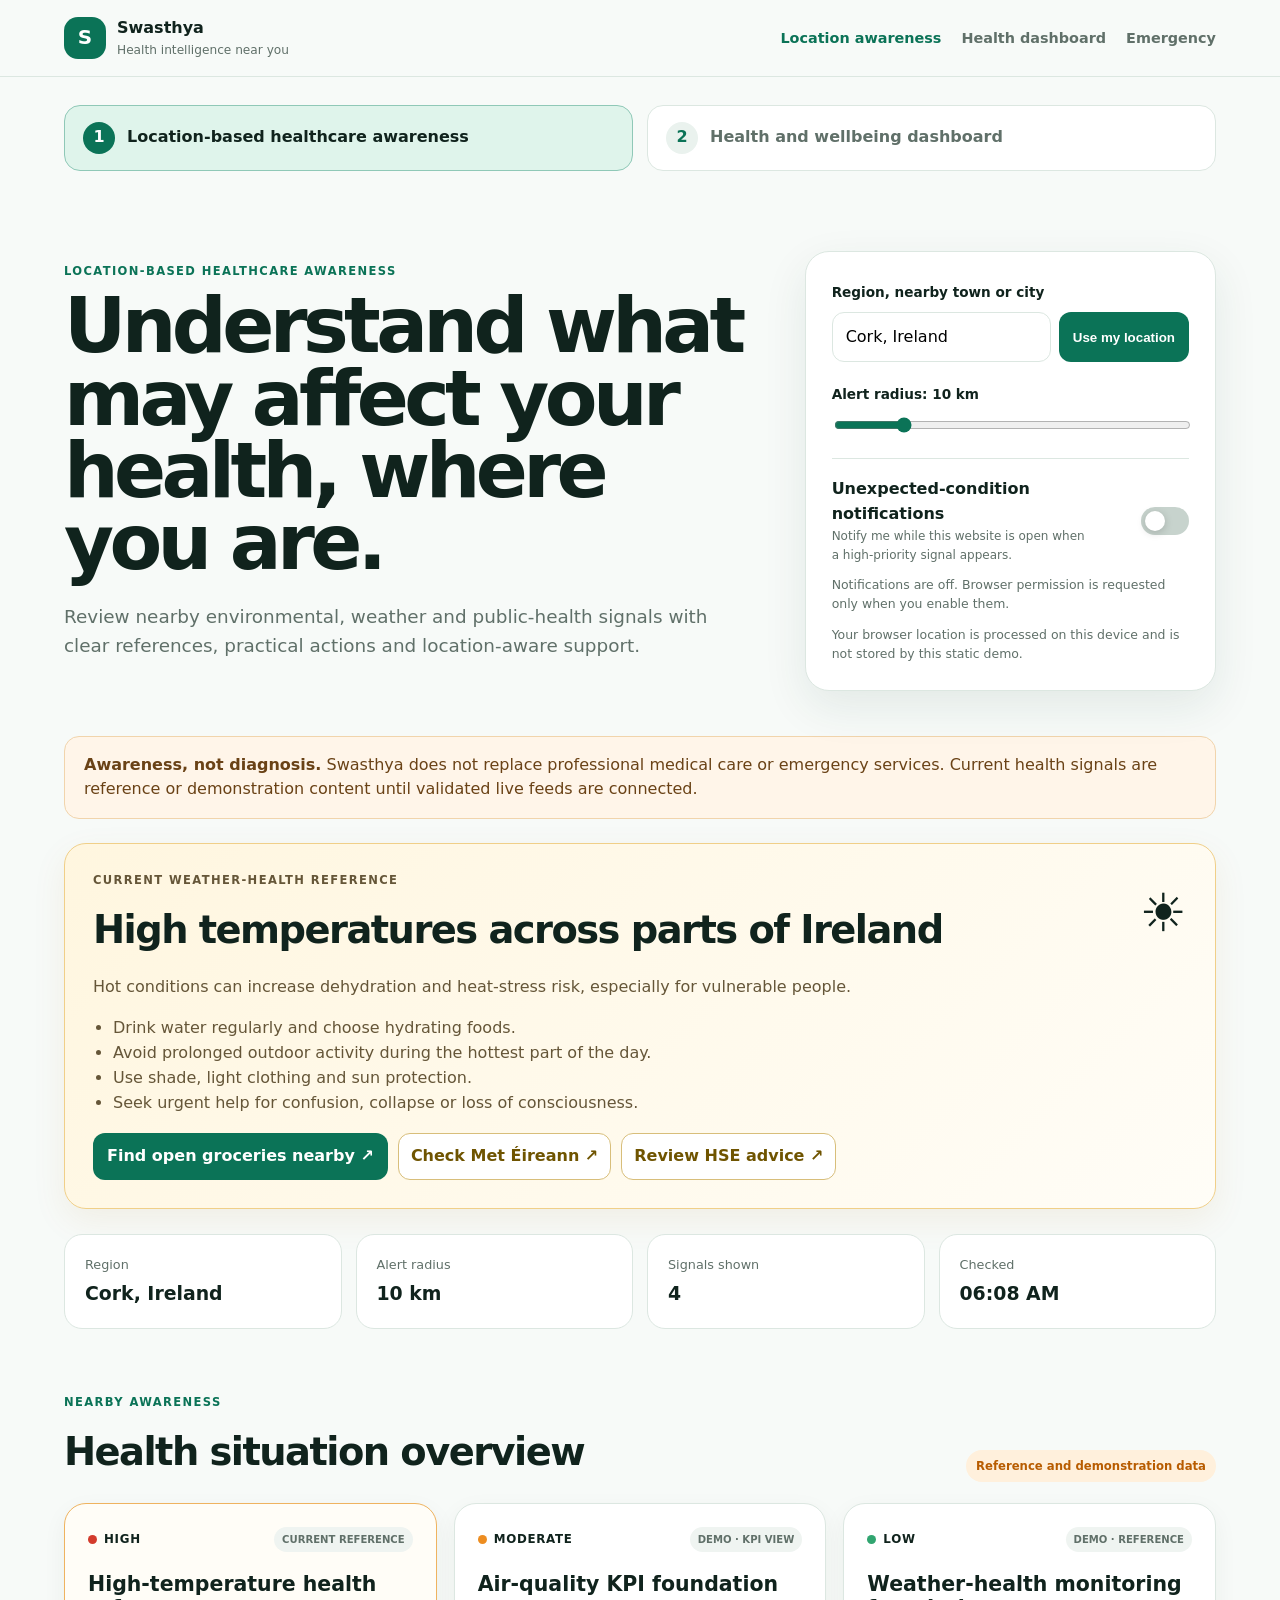
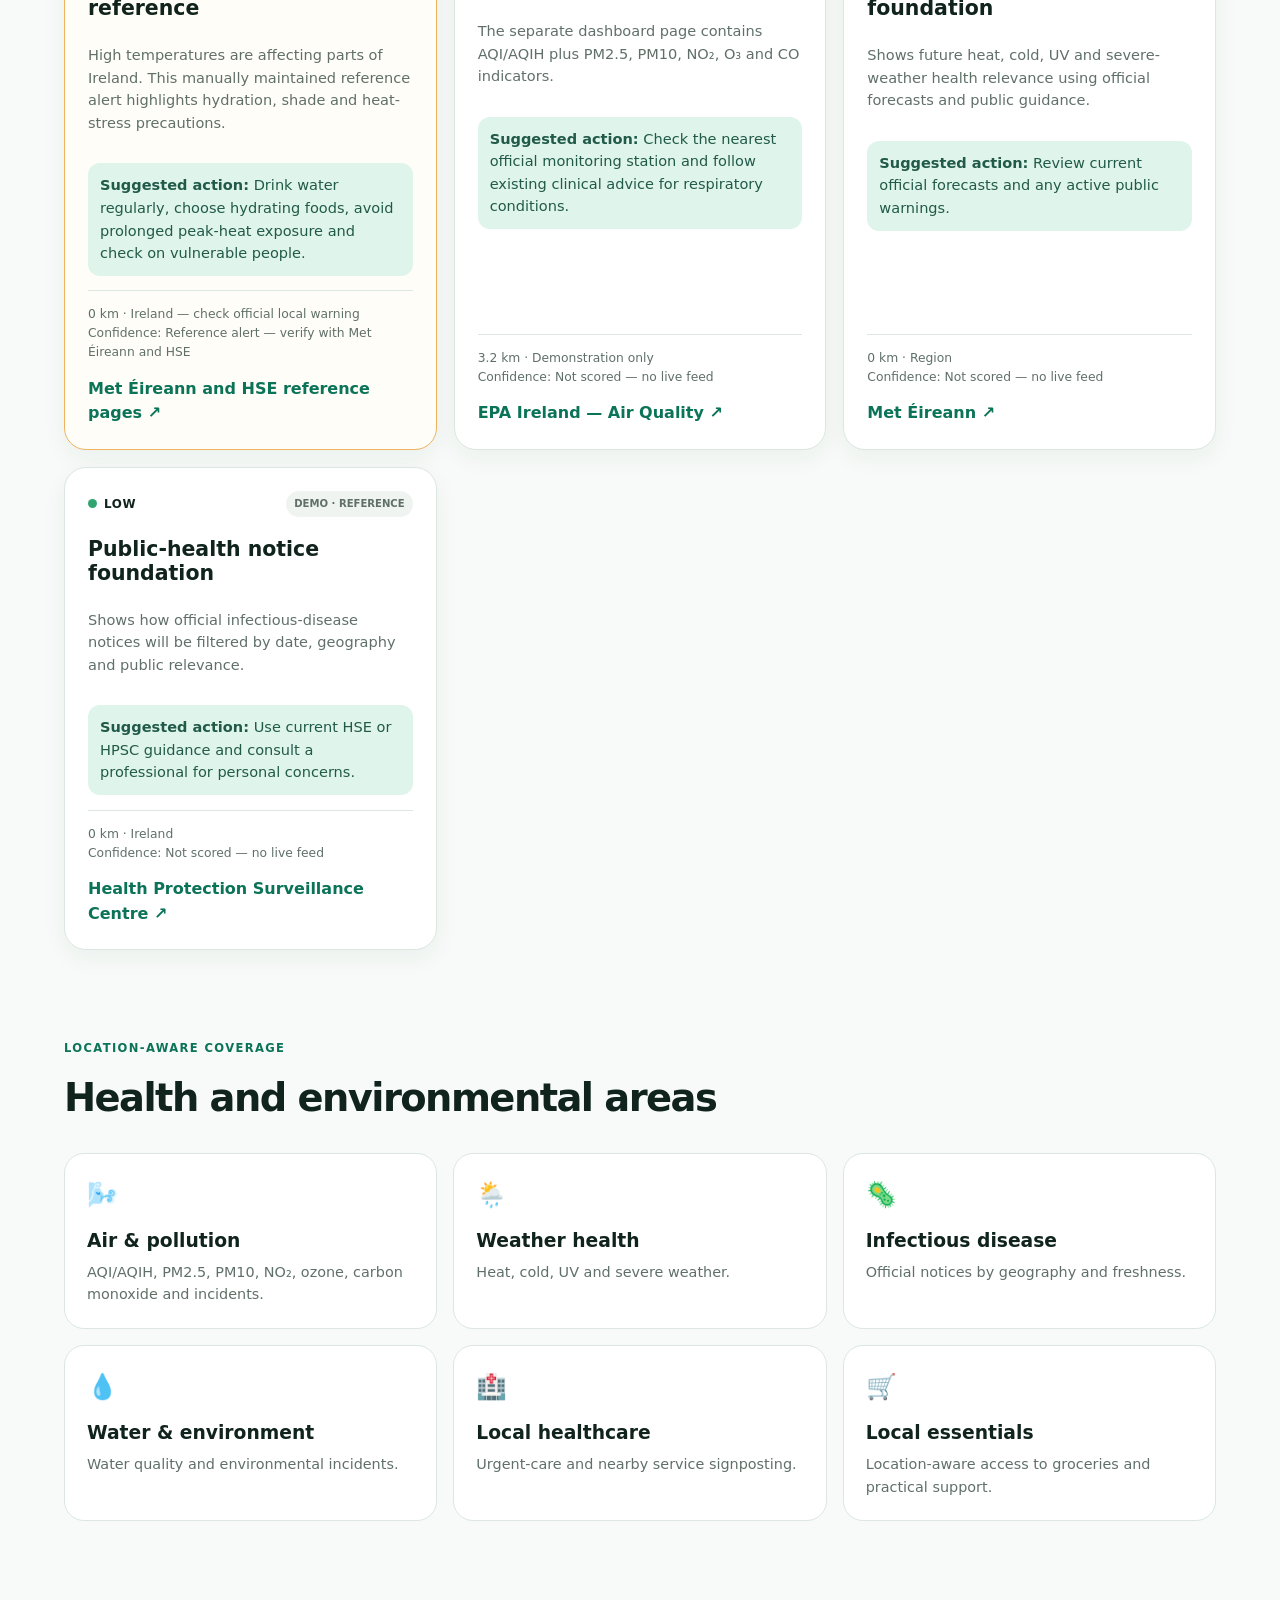
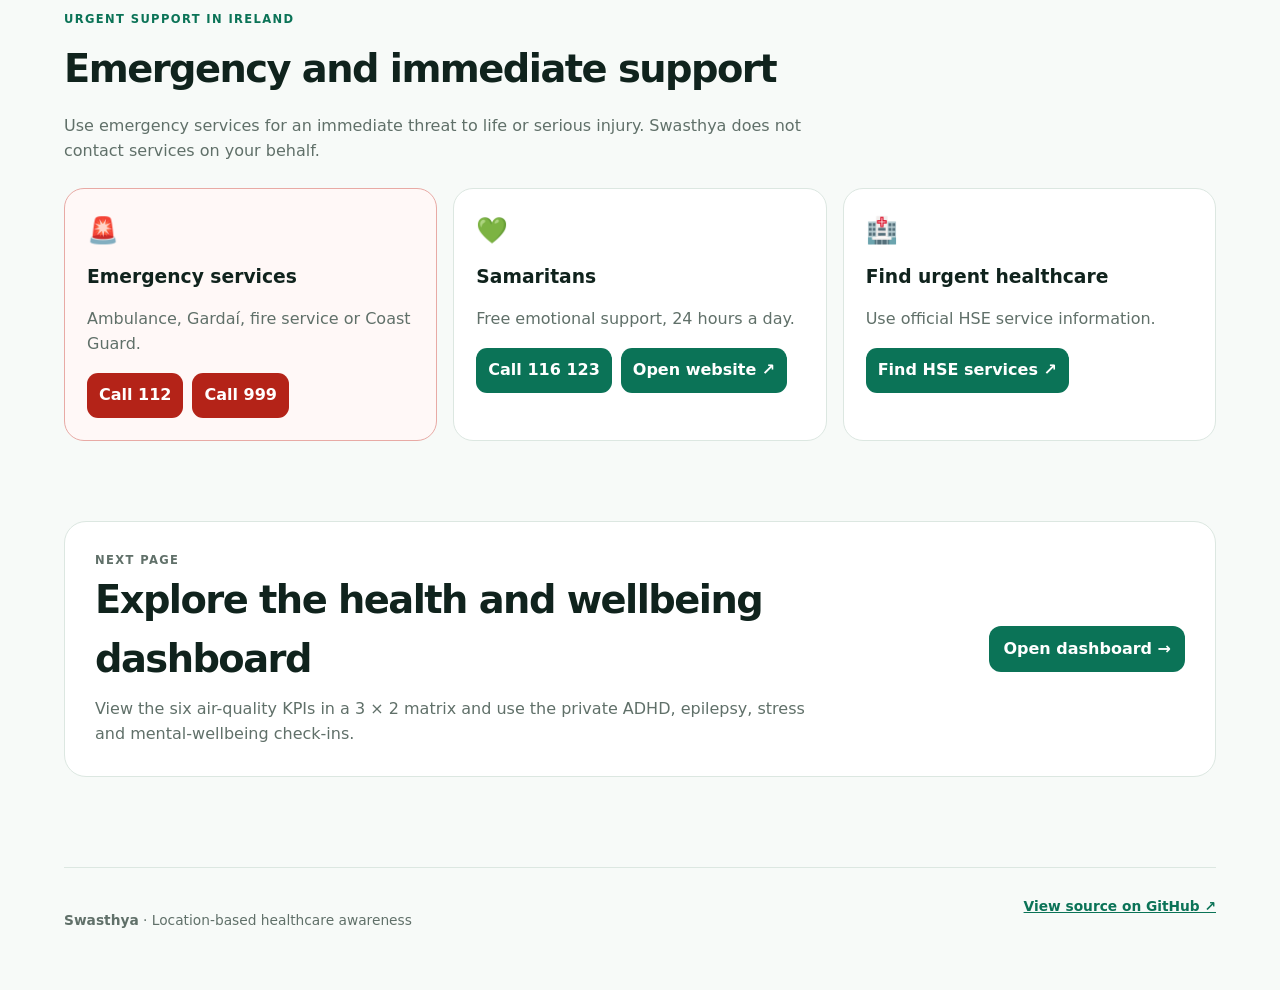
==== index.html @ 7fc6685d "Load two-page layout styles on awareness page" ====
<!doctype html>
<html lang="en">
<head>
  <meta charset="utf-8">
  <meta name="viewport" content="width=device-width, initial-scale=1">
  <meta name="description" content="Swasthya — location-based healthcare awareness.">
  <title>Swasthya | Location Awareness</title>
  <link rel="stylesheet" href="styles.css">
  <link rel="stylesheet" href="page-layout.css">
</head>
<body>
  <header class="topbar">
    <a class="brand" href="index.html" aria-label="Swasthya home"><span class="brand-mark">S</span><span><strong>Swasthya</strong><small>Health intelligence near you</small></span></a>
    <nav aria-label="Main navigation"><a class="active-nav" href="index.html">Location awareness</a><a href="dashboard.html">Health dashboard</a><a href="#emergency">Emergency</a></nav>
  </header>

  <main>
    <section class="page-switch" aria-label="Application sections"><a class="page-switch-link active" href="index.html"><strong>1</strong><span>Location-based healthcare awareness</span></a><a class="page-switch-link" href="dashboard.html"><strong>2</strong><span>Health and wellbeing dashboard</span></a></section>

    <section class="hero" id="overview">
      <div><p class="eyebrow">LOCATION-BASED HEALTHCARE AWARENESS</p><h1>Understand what may affect your health, where you are.</h1><p class="lead">Review nearby environmental, weather and public-health signals with clear references, practical actions and location-aware support.</p></div>
      <div class="location-panel">
        <label for="location">Region, nearby town or city</label>
        <div class="input-row"><input id="location" value="Cork, Ireland" aria-label="Region, nearby town or city"><button id="locateButton" type="button">Use my location</button></div>
        <label for="radius">Alert radius: <strong><span id="radiusValue">10</span> km</strong></label><input id="radius" type="range" min="1" max="50" value="10">
        <div class="notification-row"><div><strong>Unexpected-condition notifications</strong><small>Notify me while this website is open when a high-priority signal appears.</small></div><label class="switch" aria-label="Enable notifications"><input id="notificationToggle" type="checkbox"><span class="slider"></span></label></div>
        <p id="notificationStatus" class="privacy-note">Notifications are off. Browser permission is requested only when you enable them.</p><p id="locationStatus" class="privacy-note">Your browser location is processed on this device and is not stored by this static demo.</p>
      </div>
    </section>

    <section class="notice" role="note"><strong>Awareness, not diagnosis.</strong> Swasthya does not replace professional medical care or emergency services. Current health signals are reference or demonstration content until validated live feeds are connected.</section>

    <section class="priority-alert" aria-live="polite"><div><p class="eyebrow">CURRENT WEATHER-HEALTH REFERENCE</p><h2>High temperatures across parts of Ireland</h2><p>Hot conditions can increase dehydration and heat-stress risk, especially for vulnerable people.</p><ul><li>Drink water regularly and choose hydrating foods.</li><li>Avoid prolonged outdoor activity during the hottest part of the day.</li><li>Use shade, light clothing and sun protection.</li><li>Seek urgent help for confusion, collapse or loss of consciousness.</li></ul><div class="priority-actions"><a id="groceriesLink" class="button-link" href="https://www.google.com/maps/search/open+grocery+stores+near+Cork+Ireland" target="_blank" rel="noopener">Find open groceries nearby ↗</a><a class="secondary-link" href="https://www.met.ie/" target="_blank" rel="noopener">Check Met Éireann ↗</a><a class="secondary-link" href="https://www.hse.ie/" target="_blank" rel="noopener">Review HSE advice ↗</a></div></div><span class="heat-icon" aria-hidden="true">☀️</span></section>

    <section class="metrics" aria-label="Location awareness summary"><article><span>Region</span><strong id="areaMetric">Cork, Ireland</strong></article><article><span>Alert radius</span><strong id="radiusMetric">10 km</strong></article><article><span>Signals shown</span><strong id="signalMetric">4</strong></article><article><span>Checked</span><strong id="checkedMetric">—</strong></article></section>

    <section id="alerts" class="section-heading"><div><p class="eyebrow">NEARBY AWARENESS</p><h2>Health situation overview</h2></div><span class="demo-badge">Reference and demonstration data</span></section>
    <section id="alertGrid" class="alert-grid" aria-live="polite"></section>

    <section id="health-areas" class="section-block"><p class="eyebrow">LOCATION-AWARE COVERAGE</p><h2>Health and environmental areas</h2><div class="area-grid"><article><span>🌬️</span><h3>Air & pollution</h3><p>AQI/AQIH, PM2.5, PM10, NO₂, ozone, carbon monoxide and incidents.</p></article><article><span>🌦️</span><h3>Weather health</h3><p>Heat, cold, UV and severe weather.</p></article><article><span>🦠</span><h3>Infectious disease</h3><p>Official notices by geography and freshness.</p></article><article><span>💧</span><h3>Water & environment</h3><p>Water quality and environmental incidents.</p></article><article><span>🏥</span><h3>Local healthcare</h3><p>Urgent-care and nearby service signposting.</p></article><article><span>🛒</span><h3>Local essentials</h3><p>Location-aware access to groceries and practical support.</p></article></div></section>

    <section id="emergency" class="section-block emergency-section"><p class="eyebrow">URGENT SUPPORT IN IRELAND</p><h2>Emergency and immediate support</h2><p class="emergency-intro">Use emergency services for an immediate threat to life or serious injury. Swasthya does not contact services on your behalf.</p><div class="emergency-grid"><article class="emergency-card critical-card"><span>🚨</span><h3>Emergency services</h3><p>Ambulance, Gardaí, fire service or Coast Guard.</p><div class="contact-actions"><a href="tel:112">Call 112</a><a href="tel:999">Call 999</a></div></article><article class="emergency-card"><span>💚</span><h3>Samaritans</h3><p>Free emotional support, 24 hours a day.</p><div class="contact-actions"><a href="tel:116123">Call 116 123</a><a href="https://www.samaritans.org/ireland/samaritans-ireland/" target="_blank" rel="noopener">Open website ↗</a></div></article><article class="emergency-card"><span>🏥</span><h3>Find urgent healthcare</h3><p>Use official HSE service information.</p><div class="contact-actions"><a href="https://www2.hse.ie/services/" target="_blank" rel="noopener">Find HSE services ↗</a></div></article></div></section>

    <section class="section-block page-cta"><div><p class="eyebrow">NEXT PAGE</p><h2>Explore the health and wellbeing dashboard</h2><p>View the six air-quality KPIs in a 3 × 2 matrix and use the private ADHD, epilepsy, stress and mental-wellbeing check-ins.</p></div><a class="button-link" href="dashboard.html">Open dashboard →</a></section>
  </main>

  <footer><p><strong>Swasthya</strong> · Location-based healthcare awareness</p><a href="https://github.com/Utpal-Mishra/Swasthya" target="_blank" rel="noopener">View source on GitHub ↗</a></footer>
  <script src="app.js"></script>
</body>
</html>
---- styles.css ----
:root{--ink:#10231d;--muted:#607069;--green:#0b7357;--green2:#dff4eb;--cream:#f7faf8;--line:#dce7e1;--white:#fff;--orange:#b85c00;--red:#b42318;--shadow:0 16px 45px rgba(17,63,50,.09)}*{box-sizing:border-box}html{scroll-behavior:smooth}body{margin:0;background:var(--cream);color:var(--ink);font-family:Inter,ui-sans-serif,system-ui,-apple-system,BlinkMacSystemFont,"Segoe UI",sans-serif;line-height:1.55}a{color:inherit}.topbar{position:sticky;top:0;z-index:10;display:flex;justify-content:space-between;align-items:center;padding:16px max(5vw,24px);background:rgba(247,250,248,.92);backdrop-filter:blur(16px);border-bottom:1px solid var(--line)}.brand{display:flex;align-items:center;gap:11px;text-decoration:none}.brand-mark{display:grid;place-items:center;width:42px;height:42px;border-radius:14px;background:var(--green);color:white;font-size:1.25rem;font-weight:800}.brand strong,.brand small{display:block}.brand small{color:var(--muted);font-size:.76rem}.topbar nav{display:flex;gap:20px}.topbar nav a{text-decoration:none;color:var(--muted);font-weight:650;font-size:.9rem}.topbar nav a:hover{color:var(--green)}main{width:min(1180px,90vw);margin:auto}.hero{display:grid;grid-template-columns:1.25fr .75fr;gap:55px;align-items:center;padding:80px 0 45px}.eyebrow{margin:0 0 10px;color:var(--green);font-weight:800;letter-spacing:.12em;font-size:.72rem}.hero h1{font-size:clamp(2.6rem,6vw,5.4rem);letter-spacing:-.06em;line-height:.94;margin:0;max-width:850px}.lead{font-size:1.15rem;color:var(--muted);max-width:710px;margin-top:24px}.location-panel{background:var(--white);padding:26px;border:1px solid var(--line);border-radius:24px;box-shadow:var(--shadow)}label{display:block;font-size:.85rem;font-weight:750;margin:4px 0 9px}.input-row{display:flex;gap:8px;margin-bottom:22px}input[type=text],input:not([type]){min-width:0}#location{width:100%;border:1px solid var(--line);padding:12px 13px;border-radius:12px;font:inherit}button,.button-link{border:0;background:var(--green);color:#fff;padding:11px 14px;border-radius:12px;font-weight:750;cursor:pointer;white-space:nowrap;text-decoration:none;display:inline-flex;align-items:center;justify-content:center}button:hover,.button-link:hover{filter:brightness(.92)}input[type=range]{width:100%;accent-color:var(--green)}.privacy-note{font-size:.78rem;color:var(--muted);margin:11px 0 0}.notification-row{display:flex;justify-content:space-between;align-items:center;gap:18px;padding-top:18px;margin-top:18px;border-top:1px solid var(--line)}.notification-row strong,.notification-row small{display:block}.notification-row small{color:var(--muted);font-size:.75rem;max-width:260px}.switch{position:relative;display:inline-block;width:48px;height:28px;margin:0;flex:0 0 auto}.switch input{opacity:0;width:0;height:0}.slider{position:absolute;cursor:pointer;inset:0;background:#c7d3cd;border-radius:999px;transition:.2s}.slider:before{content:"";position:absolute;width:20px;height:20px;left:4px;top:4px;background:white;border-radius:50%;transition:.2s;box-shadow:0 2px 8px rgba(0,0,0,.18)}.switch input:checked+.slider{background:var(--green)}.switch input:checked+.slider:before{transform:translateX(20px)}.notice{padding:16px 19px;background:#fff5e9;border:1px solid #f1d4ac;border-radius:15px;color:#6a4216}.priority-alert{display:grid;grid-template-columns:1fr auto;gap:28px;align-items:start;margin:24px 0 0;padding:28px;background:linear-gradient(135deg,#fff6df,#fffdf7);border:1px solid #f0cf88;border-radius:22px;box-shadow:0 12px 34px rgba(163,103,0,.08)}.priority-alert h2{margin:0 0 10px;font-size:clamp(1.7rem,3vw,2.5rem);letter-spacing:-.04em}.priority-alert p,.priority-alert li{color:#655638}.priority-alert ul{padding-left:20px}.heat-icon{font-size:3.3rem}.priority-actions{display:flex;flex-wrap:wrap;gap:10px;margin-top:18px}.secondary-link{display:inline-flex;align-items:center;padding:10px 12px;border:1px solid #d8be7a;border-radius:12px;text-decoration:none;font-weight:750;color:#6f5400;background:white}.metrics{display:grid;grid-template-columns:repeat(4,1fr);gap:14px;margin:25px 0 65px}.metrics article{background:white;border:1px solid var(--line);border-radius:18px;padding:20px}.metrics span,.metrics strong{display:block}.metrics span{color:var(--muted);font-size:.8rem}.metrics strong{font-size:1.18rem;margin-top:4px;overflow-wrap:anywhere}.section-heading{display:flex;justify-content:space-between;align-items:end;margin-bottom:21px}.section-heading h2,.section-block h2{font-size:clamp(1.75rem,3vw,2.65rem);letter-spacing:-.04em;margin:0}.section-intro{color:var(--muted);max-width:840px}.demo-badge{background:#fff0dc;color:var(--orange);font-weight:800;font-size:.73rem;padding:7px 10px;border-radius:999px}.alert-grid{display:grid;grid-template-columns:repeat(3,1fr);gap:17px}.alert-card{background:white;border:1px solid var(--line);border-radius:22px;padding:23px;box-shadow:0 8px 24px rgba(20,60,49,.05);display:flex;flex-direction:column}.high-alert-card{border-color:#efb35f;background:#fffdf7}.alert-top{display:flex;justify-content:space-between;gap:10px}.severity{display:inline-flex;align-items:center;gap:7px;font-size:.74rem;text-transform:uppercase;font-weight:850;letter-spacing:.06em}.severity:before{content:"";width:9px;height:9px;border-radius:50%;background:#31a570}.severity.moderate:before{background:#ed8d20}.severity.high:before{background:#d33b2c}.label{font-size:.63rem;background:#eff4f1;padding:5px 8px;border-radius:999px;font-weight:800;color:var(--muted)}.alert-card h3{font-size:1.28rem;line-height:1.18;margin:20px 0 9px}.alert-card p{color:var(--muted);font-size:.91rem}.metadata{border-top:1px solid var(--line);padding-top:14px;margin-top:auto;font-size:.77rem;color:var(--muted)}.action{background:var(--green2);border-radius:12px;padding:11px 12px;color:#215a49!important}.source-link{display:inline-block;margin-top:14px;color:var(--green);font-weight:800;text-decoration:none}.section-block{padding:90px 0 0}.aq-layout{display:grid;grid-template-columns:260px 1fr;gap:18px;margin-top:25px}.aq-hero{background:linear-gradient(145deg,#dff4eb,#fff);border:1px solid #aad8c8;border-radius:24px;padding:28px;display:flex;flex-direction:column}.aq-label{font-size:.72rem;font-weight:850;letter-spacing:.12em;color:var(--green)}.aq-hero strong{font-size:5rem;line-height:1;margin:18px 0 8px}.aq-status{font-weight:800}.aq-hero small{color:var(--muted);margin-top:8px}.pollutant-grid{display:grid;grid-template-columns:repeat(3,1fr);gap:14px}.pollutant-grid article{background:white;border:1px solid var(--line);border-radius:18px;padding:20px}.pollutant-grid span,.pollutant-grid strong,.pollutant-grid small{display:block}.pollutant-grid span{font-weight:800;color:var(--muted);font-size:.78rem}.pollutant-grid strong{font-size:1.25rem;margin:7px 0}.pollutant-grid small{color:var(--muted)}.source-strip{display:flex;justify-content:space-between;gap:20px;margin-top:14px;padding:14px 16px;border-radius:14px;background:#eef5f1;color:var(--muted);font-size:.82rem}.source-strip a{color:var(--green);font-weight:800;text-decoration:none}.condition-tabs{display:flex;gap:10px;flex-wrap:wrap;margin:24px 0 18px}.condition-tab{background:white;color:var(--green);border:1px solid #b9d6cc}.condition-tab.active{background:var(--green);color:white}.insight-dashboard{display:grid;grid-template-columns:1fr 1fr;gap:18px}.checkin-panel,.insight-panel{background:white;border:1px solid var(--line);border-radius:22px;padding:24px}.checkin-panel h3{margin-top:0}.checkin-panel label{margin:18px 0}.checkin-range{display:block;margin-top:8px}.insight-panel{background:linear-gradient(145deg,#f2f8f5,#fff)}.insight-score-label{font-size:.7rem;letter-spacing:.12em;font-weight:850;color:var(--green)}.insight-panel>strong{display:block;font-size:2.3rem;letter-spacing:-.04em;margin:10px 0}.action-list{display:grid;gap:9px;margin-top:18px}.action-list div{background:white;border:1px solid var(--line);border-radius:12px;padding:11px 12px}.local-note{font-size:.76rem;color:var(--muted);margin-top:18px}.condition-resource-grid{display:grid;grid-template-columns:repeat(4,1fr);gap:12px;margin-top:18px}.condition-resource-grid a{display:flex;flex-direction:column;text-decoration:none;background:white;border:1px solid var(--line);border-radius:16px;padding:17px}.condition-resource-grid span{color:var(--muted);font-size:.78rem;margin-top:4px}.area-grid{display:grid;grid-template-columns:repeat(3,1fr);gap:16px;margin-top:25px}.area-grid article{background:white;border:1px solid var(--line);border-radius:20px;padding:22px}.area-grid article>span{font-size:1.55rem}.area-grid h3{margin:12px 0 6px}.area-grid p{margin:0;color:var(--muted);font-size:.9rem}.emergency-intro{color:var(--muted);max-width:760px}.emergency-grid{display:grid;grid-template-columns:repeat(3,1fr);gap:16px;margin-top:24px}.emergency-card{background:white;border:1px solid var(--line);border-radius:20px;padding:22px}.critical-card{border-color:#e8aaa5;background:#fff8f7}.emergency-card>span{font-size:1.6rem}.emergency-card h3{margin:12px 0 6px}.emergency-card p{color:var(--muted)}.contact-actions{display:flex;flex-wrap:wrap;gap:9px;margin-top:16px}.contact-actions a{display:inline-flex;padding:10px 12px;border-radius:11px;background:var(--green);color:white;text-decoration:none;font-weight:800}.critical-card .contact-actions a{background:var(--red)}.sources>p:not(.eyebrow){color:var(--muted);max-width:750px}.source-grid{display:grid;grid-template-columns:repeat(3,1fr);gap:13px;margin-top:24px}.source-grid a{display:flex;flex-direction:column;text-decoration:none;background:white;border:1px solid var(--line);border-radius:16px;padding:18px}.source-grid a:hover{border-color:#8ec4b3}.source-grid span{color:var(--muted);font-size:.78rem;margin-top:4px}footer{display:flex;justify-content:space-between;width:min(1180px,90vw);margin:90px auto 0;border-top:1px solid var(--line);padding:28px 0 45px;color:var(--muted);font-size:.86rem}footer a{color:var(--green);font-weight:750}@media(max-width:900px){.topbar nav{display:none}.hero{grid-template-columns:1fr;padding-top:50px;gap:25px}.metrics{grid-template-columns:repeat(2,1fr)}.alert-grid,.area-grid,.source-grid,.emergency-grid,.condition-resource-grid{grid-template-columns:1fr}.section-heading{align-items:start;gap:15px;flex-direction:column}.section-block{padding-top:65px}.priority-alert{grid-template-columns:1fr}.heat-icon{order:-1}.aq-layout,.insight-dashboard{grid-template-columns:1fr}.pollutant-grid{grid-template-columns:repeat(2,1fr)}}@media(max-width:500px){main{width:min(92vw,1180px)}.hero h1{font-size:2.7rem}.input-row{flex-direction:column}.metrics{grid-template-columns:1fr 1fr}.metrics article{padding:15px}.topbar{padding:13px 4vw}.priority-actions{flex-direction:column;align-items:stretch}.pollutant-grid{grid-template-columns:1fr}.source-strip{flex-direction:column}footer{flex-direction:column;gap:8px}}
---- page-layout.css ----
.active-nav{color:var(--green)!important}.page-switch{display:grid;grid-template-columns:repeat(2,minmax(0,1fr));gap:14px;padding:28px 0 0}.page-switch-link{display:flex;align-items:center;gap:12px;padding:16px 18px;border:1px solid var(--line);border-radius:16px;background:var(--white);text-decoration:none;color:var(--muted);font-weight:750}.page-switch-link strong{display:grid;place-items:center;width:32px;height:32px;border-radius:50%;background:#eaf2ee;color:var(--green)}.page-switch-link.active{border-color:#8fc8b7;background:var(--green2);color:var(--ink)}.page-switch-link.active strong{background:var(--green);color:white}.dashboard-hero{padding:72px 0 38px}.dashboard-hero h1{font-size:clamp(2.4rem,5vw,4.8rem);letter-spacing:-.055em;line-height:.98;margin:0;max-width:900px}.dashboard-section{padding-top:72px}.kpi-matrix{display:grid;grid-template-columns:repeat(3,minmax(0,1fr));gap:16px;margin-top:24px}.kpi-card{background:white;border:1px solid var(--line);border-radius:20px;padding:24px;min-height:150px;display:flex;flex-direction:column;justify-content:center}.kpi-card span,.kpi-card strong,.kpi-card small{display:block}.kpi-card span{font-size:.78rem;font-weight:850;letter-spacing:.05em;color:var(--muted);text-transform:uppercase}.kpi-card strong{font-size:2rem;letter-spacing:-.04em;margin:10px 0}.kpi-card small{color:var(--muted)}.primary-kpi{background:linear-gradient(145deg,#dff4eb,#fff);border-color:#aad8c8}.primary-kpi strong{font-size:3.2rem;color:var(--green)}.page-cta{display:flex;justify-content:space-between;align-items:center;gap:28px;padding:30px;border:1px solid var(--line);border-radius:22px;background:white;margin-top:80px}.page-cta h2{margin:0 0 8px}.page-cta p{margin:0;color:var(--muted);max-width:720px}@media(max-width:850px){.page-switch{grid-template-columns:1fr}.kpi-matrix{grid-template-columns:repeat(2,minmax(0,1fr))}.page-cta{align-items:flex-start;flex-direction:column}}@media(max-width:520px){.kpi-matrix{grid-template-columns:1fr}.dashboard-hero{padding-top:48px}.page-switch-link{padding:14px}}
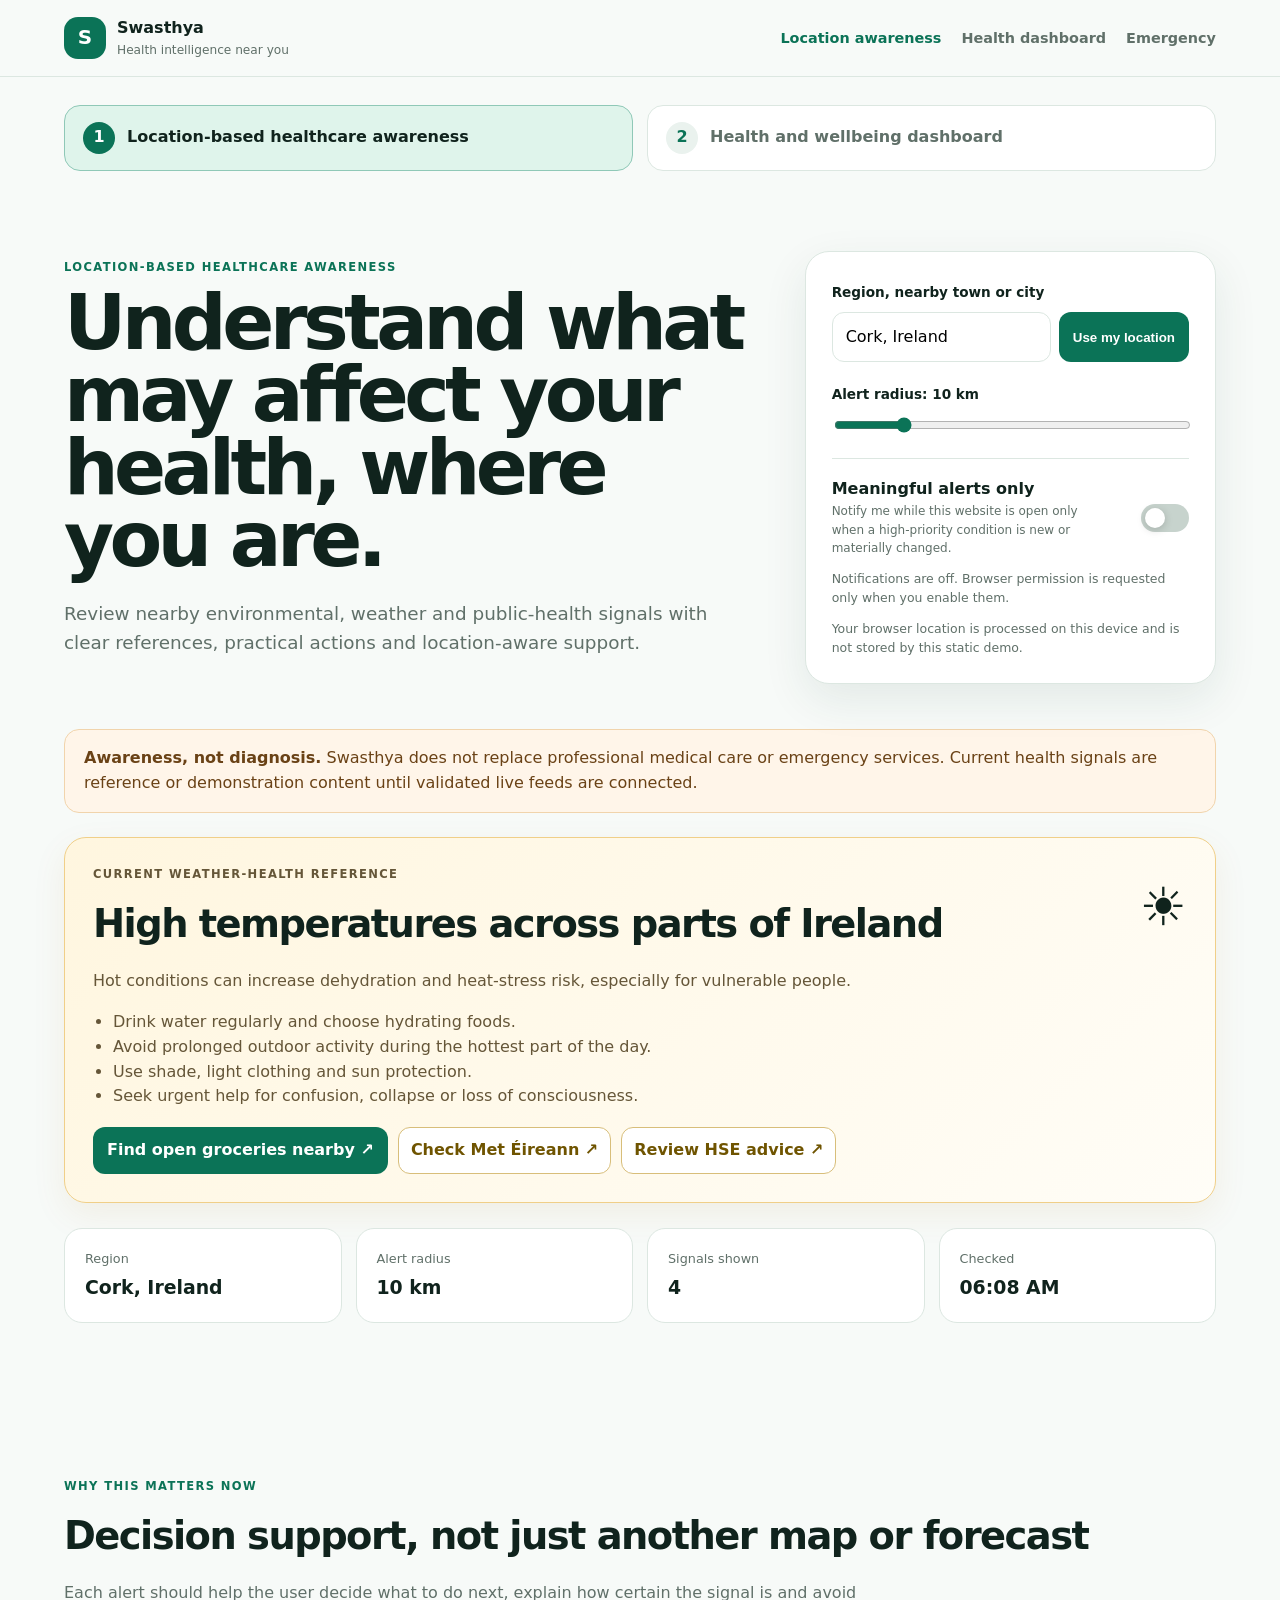
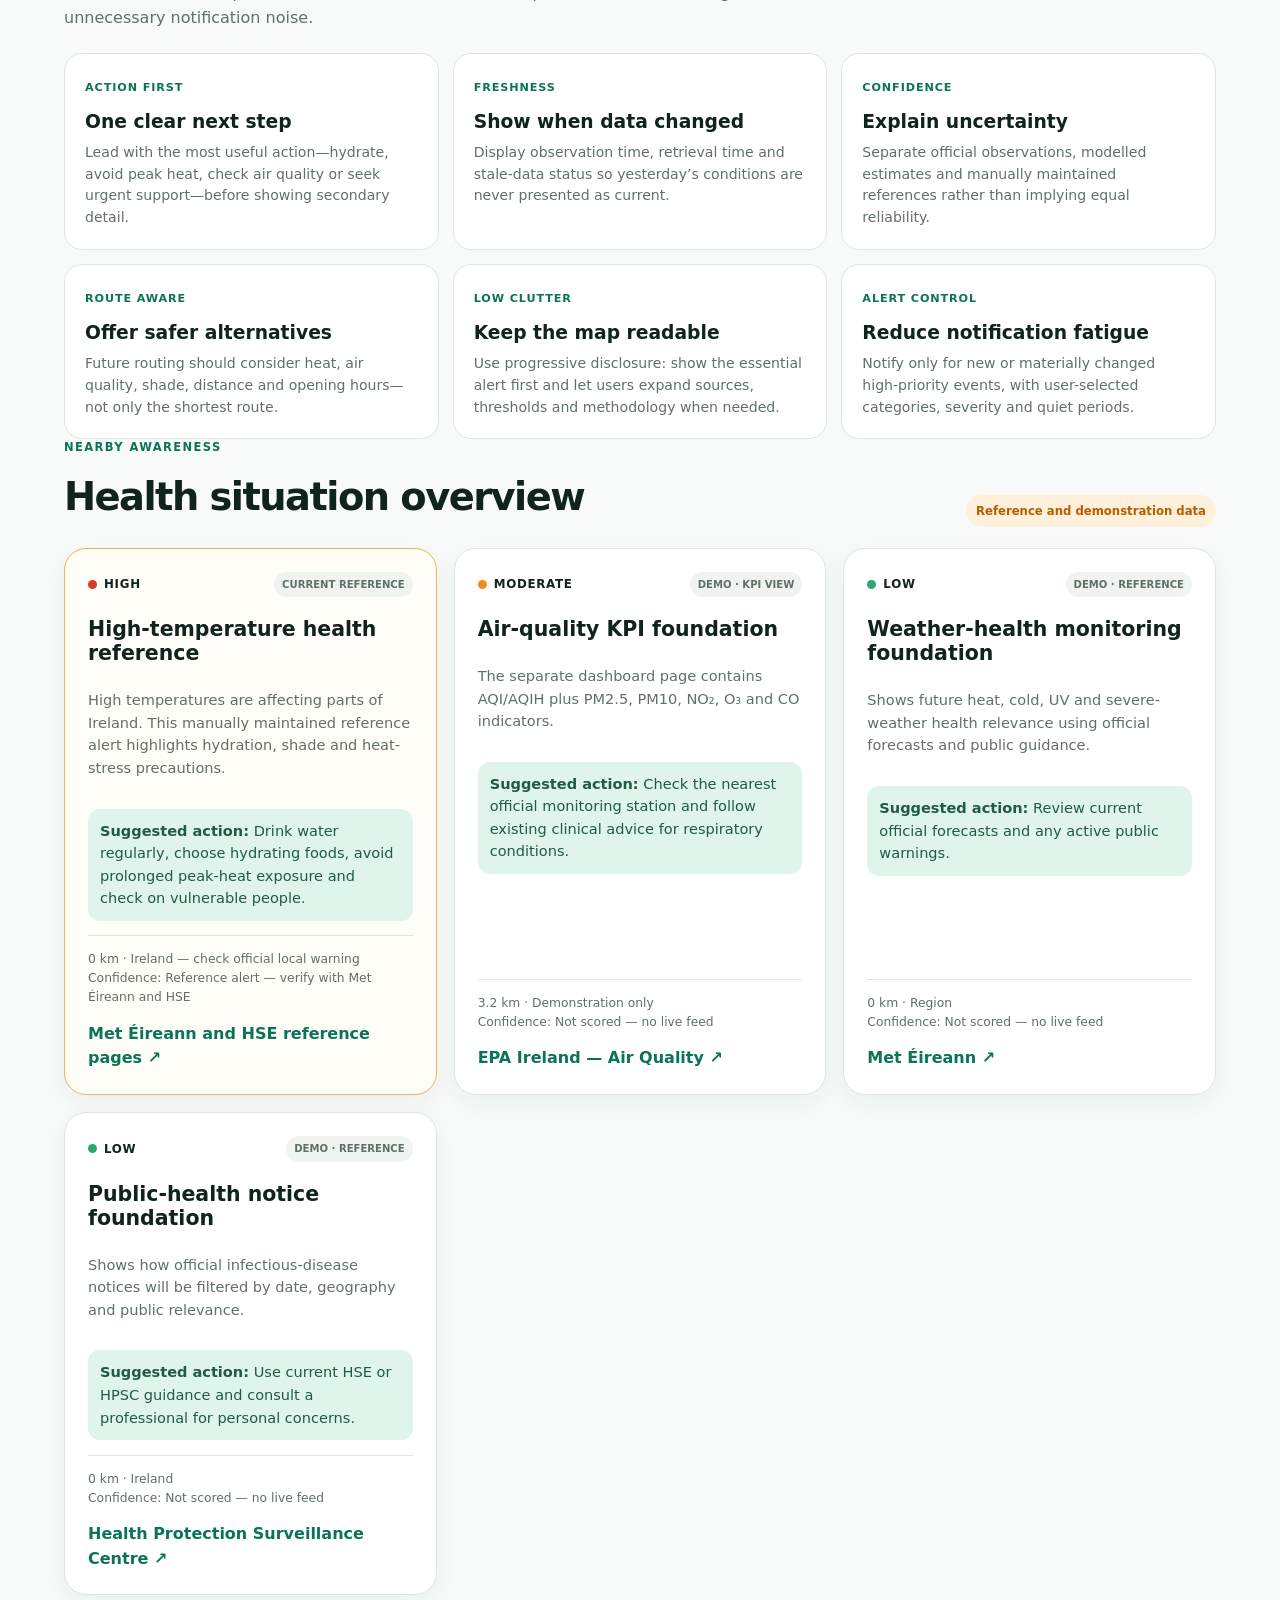
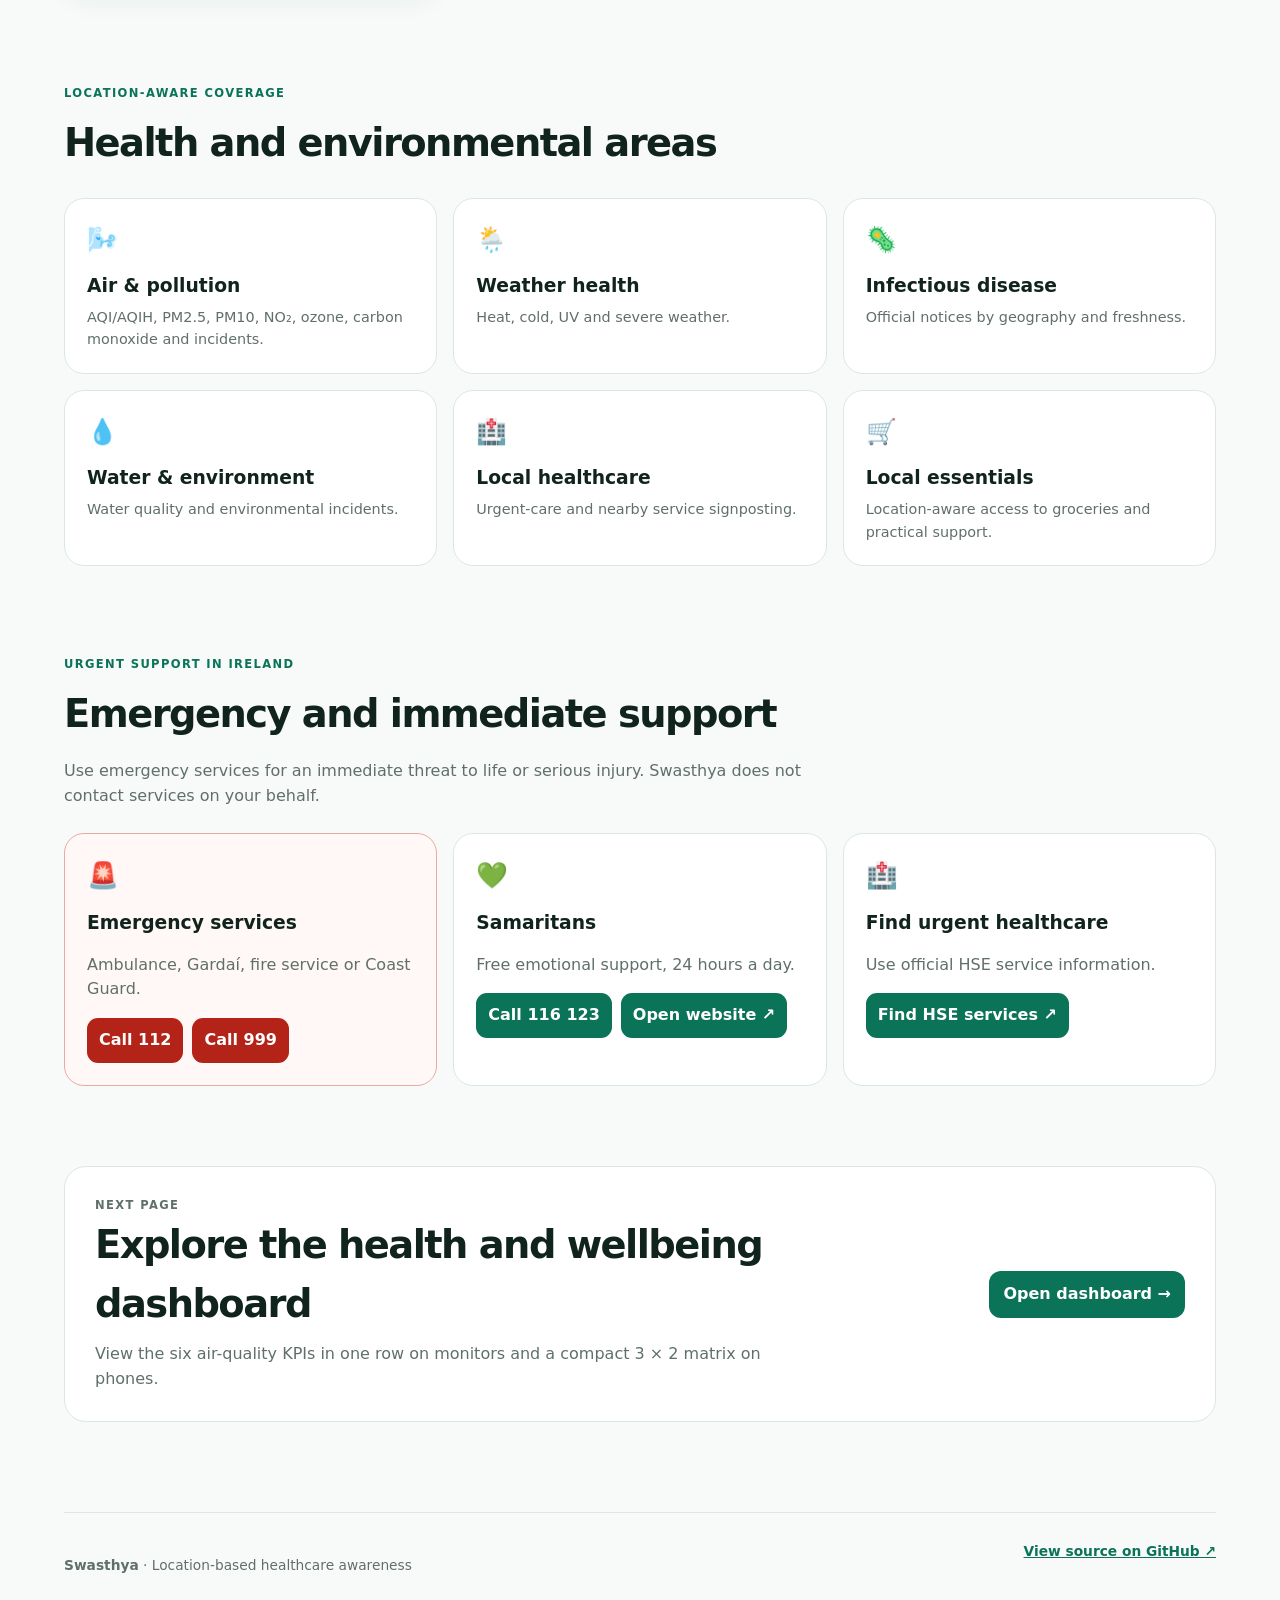
==== commit 8f18088f: "Add action-first decision support section" ====
--- a/index.html
+++ b/index.html
@@ -23,7 +23,7 @@
         <label for="location">Region, nearby town or city</label>
         <div class="input-row"><input id="location" value="Cork, Ireland" aria-label="Region, nearby town or city"><button id="locateButton" type="button">Use my location</button></div>
         <label for="radius">Alert radius: <strong><span id="radiusValue">10</span> km</strong></label><input id="radius" type="range" min="1" max="50" value="10">
-        <div class="notification-row"><div><strong>Unexpected-condition notifications</strong><small>Notify me while this website is open when a high-priority signal appears.</small></div><label class="switch" aria-label="Enable notifications"><input id="notificationToggle" type="checkbox"><span class="slider"></span></label></div>
+        <div class="notification-row"><div><strong>Meaningful alerts only</strong><small>Notify me while this website is open only when a high-priority condition is new or materially changed.</small></div><label class="switch" aria-label="Enable notifications"><input id="notificationToggle" type="checkbox"><span class="slider"></span></label></div>
         <p id="notificationStatus" class="privacy-note">Notifications are off. Browser permission is requested only when you enable them.</p><p id="locationStatus" class="privacy-note">Your browser location is processed on this device and is not stored by this static demo.</p>
       </div>
     </section>
@@ -34,6 +34,8 @@
 
     <section class="metrics" aria-label="Location awareness summary"><article><span>Region</span><strong id="areaMetric">Cork, Ireland</strong></article><article><span>Alert radius</span><strong id="radiusMetric">10 km</strong></article><article><span>Signals shown</span><strong id="signalMetric">4</strong></article><article><span>Checked</span><strong id="checkedMetric">—</strong></article></section>
 
+    <section class="section-block"><p class="eyebrow">WHY THIS MATTERS NOW</p><h2>Decision support, not just another map or forecast</h2><p class="section-intro">Each alert should help the user decide what to do next, explain how certain the signal is and avoid unnecessary notification noise.</p><div class="decision-grid"><article class="decision-card"><span>Action first</span><h3>One clear next step</h3><p>Lead with the most useful action—hydrate, avoid peak heat, check air quality or seek urgent support—before showing secondary detail.</p></article><article class="decision-card"><span>Freshness</span><h3>Show when data changed</h3><p>Display observation time, retrieval time and stale-data status so yesterday’s conditions are never presented as current.</p></article><article class="decision-card"><span>Confidence</span><h3>Explain uncertainty</h3><p>Separate official observations, modelled estimates and manually maintained references rather than implying equal reliability.</p></article><article class="decision-card"><span>Route aware</span><h3>Offer safer alternatives</h3><p>Future routing should consider heat, air quality, shade, distance and opening hours—not only the shortest route.</p></article><article class="decision-card"><span>Low clutter</span><h3>Keep the map readable</h3><p>Use progressive disclosure: show the essential alert first and let users expand sources, thresholds and methodology when needed.</p></article><article class="decision-card"><span>Alert control</span><h3>Reduce notification fatigue</h3><p>Notify only for new or materially changed high-priority events, with user-selected categories, severity and quiet periods.</p></article></div></section>
+
     <section id="alerts" class="section-heading"><div><p class="eyebrow">NEARBY AWARENESS</p><h2>Health situation overview</h2></div><span class="demo-badge">Reference and demonstration data</span></section>
     <section id="alertGrid" class="alert-grid" aria-live="polite"></section>
 
@@ -41,7 +43,7 @@
 
     <section id="emergency" class="section-block emergency-section"><p class="eyebrow">URGENT SUPPORT IN IRELAND</p><h2>Emergency and immediate support</h2><p class="emergency-intro">Use emergency services for an immediate threat to life or serious injury. Swasthya does not contact services on your behalf.</p><div class="emergency-grid"><article class="emergency-card critical-card"><span>🚨</span><h3>Emergency services</h3><p>Ambulance, Gardaí, fire service or Coast Guard.</p><div class="contact-actions"><a href="tel:112">Call 112</a><a href="tel:999">Call 999</a></div></article><article class="emergency-card"><span>💚</span><h3>Samaritans</h3><p>Free emotional support, 24 hours a day.</p><div class="contact-actions"><a href="tel:116123">Call 116 123</a><a href="https://www.samaritans.org/ireland/samaritans-ireland/" target="_blank" rel="noopener">Open website ↗</a></div></article><article class="emergency-card"><span>🏥</span><h3>Find urgent healthcare</h3><p>Use official HSE service information.</p><div class="contact-actions"><a href="https://www2.hse.ie/services/" target="_blank" rel="noopener">Find HSE services ↗</a></div></article></div></section>
 
-    <section class="section-block page-cta"><div><p class="eyebrow">NEXT PAGE</p><h2>Explore the health and wellbeing dashboard</h2><p>View the six air-quality KPIs in a 3 × 2 matrix and use the private ADHD, epilepsy, stress and mental-wellbeing check-ins.</p></div><a class="button-link" href="dashboard.html">Open dashboard →</a></section>
+    <section class="section-block page-cta"><div><p class="eyebrow">NEXT PAGE</p><h2>Explore the health and wellbeing dashboard</h2><p>View the six air-quality KPIs in one row on monitors and a compact 3 × 2 matrix on phones.</p></div><a class="button-link" href="dashboard.html">Open dashboard →</a></section>
   </main>
 
   <footer><p><strong>Swasthya</strong> · Location-based healthcare awareness</p><a href="https://github.com/Utpal-Mishra/Swasthya" target="_blank" rel="noopener">View source on GitHub ↗</a></footer>
--- a/page-layout.css
+++ b/page-layout.css
@@ -1 +1 @@
-.active-nav{color:var(--green)!important}.page-switch{display:grid;grid-template-columns:repeat(2,minmax(0,1fr));gap:14px;padding:28px 0 0}.page-switch-link{display:flex;align-items:center;gap:12px;padding:16px 18px;border:1px solid var(--line);border-radius:16px;background:var(--white);text-decoration:none;color:var(--muted);font-weight:750}.page-switch-link strong{display:grid;place-items:center;width:32px;height:32px;border-radius:50%;background:#eaf2ee;color:var(--green)}.page-switch-link.active{border-color:#8fc8b7;background:var(--green2);color:var(--ink)}.page-switch-link.active strong{background:var(--green);color:white}.dashboard-hero{padding:72px 0 38px}.dashboard-hero h1{font-size:clamp(2.4rem,5vw,4.8rem);letter-spacing:-.055em;line-height:.98;margin:0;max-width:900px}.dashboard-section{padding-top:72px}.kpi-matrix{display:grid;grid-template-columns:repeat(3,minmax(0,1fr));gap:16px;margin-top:24px}.kpi-card{background:white;border:1px solid var(--line);border-radius:20px;padding:24px;min-height:150px;display:flex;flex-direction:column;justify-content:center}.kpi-card span,.kpi-card strong,.kpi-card small{display:block}.kpi-card span{font-size:.78rem;font-weight:850;letter-spacing:.05em;color:var(--muted);text-transform:uppercase}.kpi-card strong{font-size:2rem;letter-spacing:-.04em;margin:10px 0}.kpi-card small{color:var(--muted)}.primary-kpi{background:linear-gradient(145deg,#dff4eb,#fff);border-color:#aad8c8}.primary-kpi strong{font-size:3.2rem;color:var(--green)}.page-cta{display:flex;justify-content:space-between;align-items:center;gap:28px;padding:30px;border:1px solid var(--line);border-radius:22px;background:white;margin-top:80px}.page-cta h2{margin:0 0 8px}.page-cta p{margin:0;color:var(--muted);max-width:720px}@media(max-width:850px){.page-switch{grid-template-columns:1fr}.kpi-matrix{grid-template-columns:repeat(2,minmax(0,1fr))}.page-cta{align-items:flex-start;flex-direction:column}}@media(max-width:520px){.kpi-matrix{grid-template-columns:1fr}.dashboard-hero{padding-top:48px}.page-switch-link{padding:14px}}
+.active-nav{color:var(--green)!important}.page-switch{display:grid;grid-template-columns:repeat(2,minmax(0,1fr));gap:14px;padding:28px 0 0}.page-switch-link{display:flex;align-items:center;gap:12px;padding:16px 18px;border:1px solid var(--line);border-radius:16px;background:var(--white);text-decoration:none;color:var(--muted);font-weight:750}.page-switch-link strong{display:grid;place-items:center;width:32px;height:32px;border-radius:50%;background:#eaf2ee;color:var(--green)}.page-switch-link.active{border-color:#8fc8b7;background:var(--green2);color:var(--ink)}.page-switch-link.active strong{background:var(--green);color:white}.dashboard-hero{padding:72px 0 38px}.dashboard-hero h1{font-size:clamp(2.4rem,5vw,4.8rem);letter-spacing:-.055em;line-height:.98;margin:0;max-width:900px}.dashboard-section{padding-top:72px}.kpi-matrix{display:grid;grid-template-columns:repeat(6,minmax(0,1fr));gap:12px;margin-top:24px}.kpi-card{background:white;border:1px solid var(--line);border-radius:18px;padding:20px 16px;min-height:148px;display:flex;flex-direction:column;justify-content:center;min-width:0}.kpi-card span,.kpi-card strong,.kpi-card small{display:block}.kpi-card span{font-size:.72rem;font-weight:850;letter-spacing:.04em;color:var(--muted);text-transform:uppercase}.kpi-card strong{font-size:1.55rem;letter-spacing:-.04em;margin:9px 0;overflow-wrap:anywhere}.kpi-card small{color:var(--muted);font-size:.78rem}.primary-kpi{background:linear-gradient(145deg,#dff4eb,#fff);border-color:#aad8c8}.primary-kpi strong{font-size:2.5rem;color:var(--green)}.page-cta{display:flex;justify-content:space-between;align-items:center;gap:28px;padding:30px;border:1px solid var(--line);border-radius:22px;background:white;margin-top:80px}.page-cta h2{margin:0 0 8px}.page-cta p{margin:0;color:var(--muted);max-width:720px}.decision-grid{display:grid;grid-template-columns:repeat(3,minmax(0,1fr));gap:14px;margin-top:22px}.decision-card{background:white;border:1px solid var(--line);border-radius:18px;padding:20px}.decision-card span{font-size:.7rem;letter-spacing:.08em;text-transform:uppercase;color:var(--green);font-weight:850}.decision-card h3{margin:8px 0 6px}.decision-card p{margin:0;color:var(--muted);font-size:.88rem}@media(max-width:1000px) and (min-width:601px){.kpi-matrix{grid-template-columns:repeat(3,minmax(0,1fr))}}@media(max-width:850px){.page-switch{grid-template-columns:1fr}.page-cta{align-items:flex-start;flex-direction:column}.decision-grid{grid-template-columns:1fr}}@media(max-width:600px){.kpi-matrix{grid-template-columns:repeat(3,minmax(0,1fr));gap:8px}.kpi-card{padding:14px 10px;min-height:118px;border-radius:14px}.kpi-card span{font-size:.6rem}.kpi-card strong{font-size:1.05rem;margin:7px 0}.primary-kpi strong{font-size:1.7rem}.kpi-card small{font-size:.66rem;line-height:1.25}.dashboard-hero{padding-top:48px}.page-switch-link{padding:14px}}@media(max-width:360px){.kpi-matrix{gap:6px}.kpi-card{padding:12px 7px}.kpi-card strong{font-size:.95rem}.kpi-card small{font-size:.61rem}}
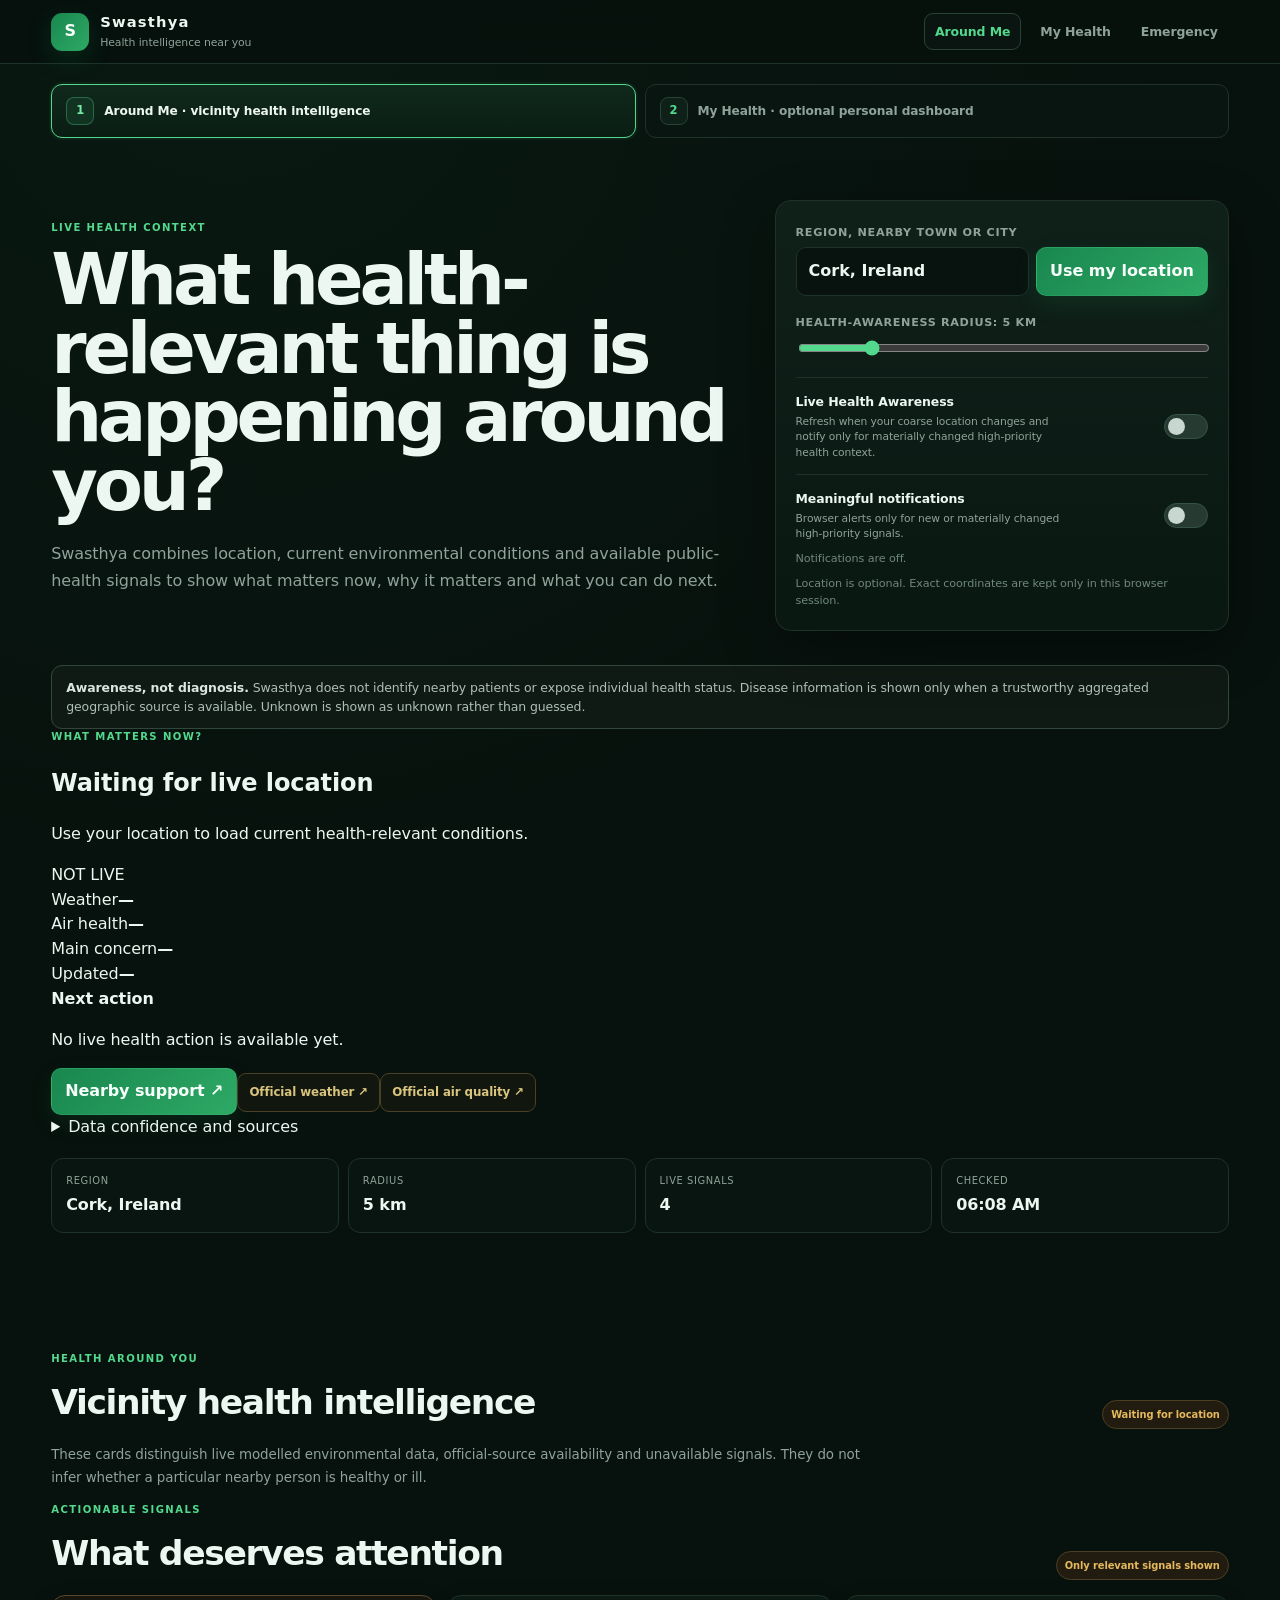
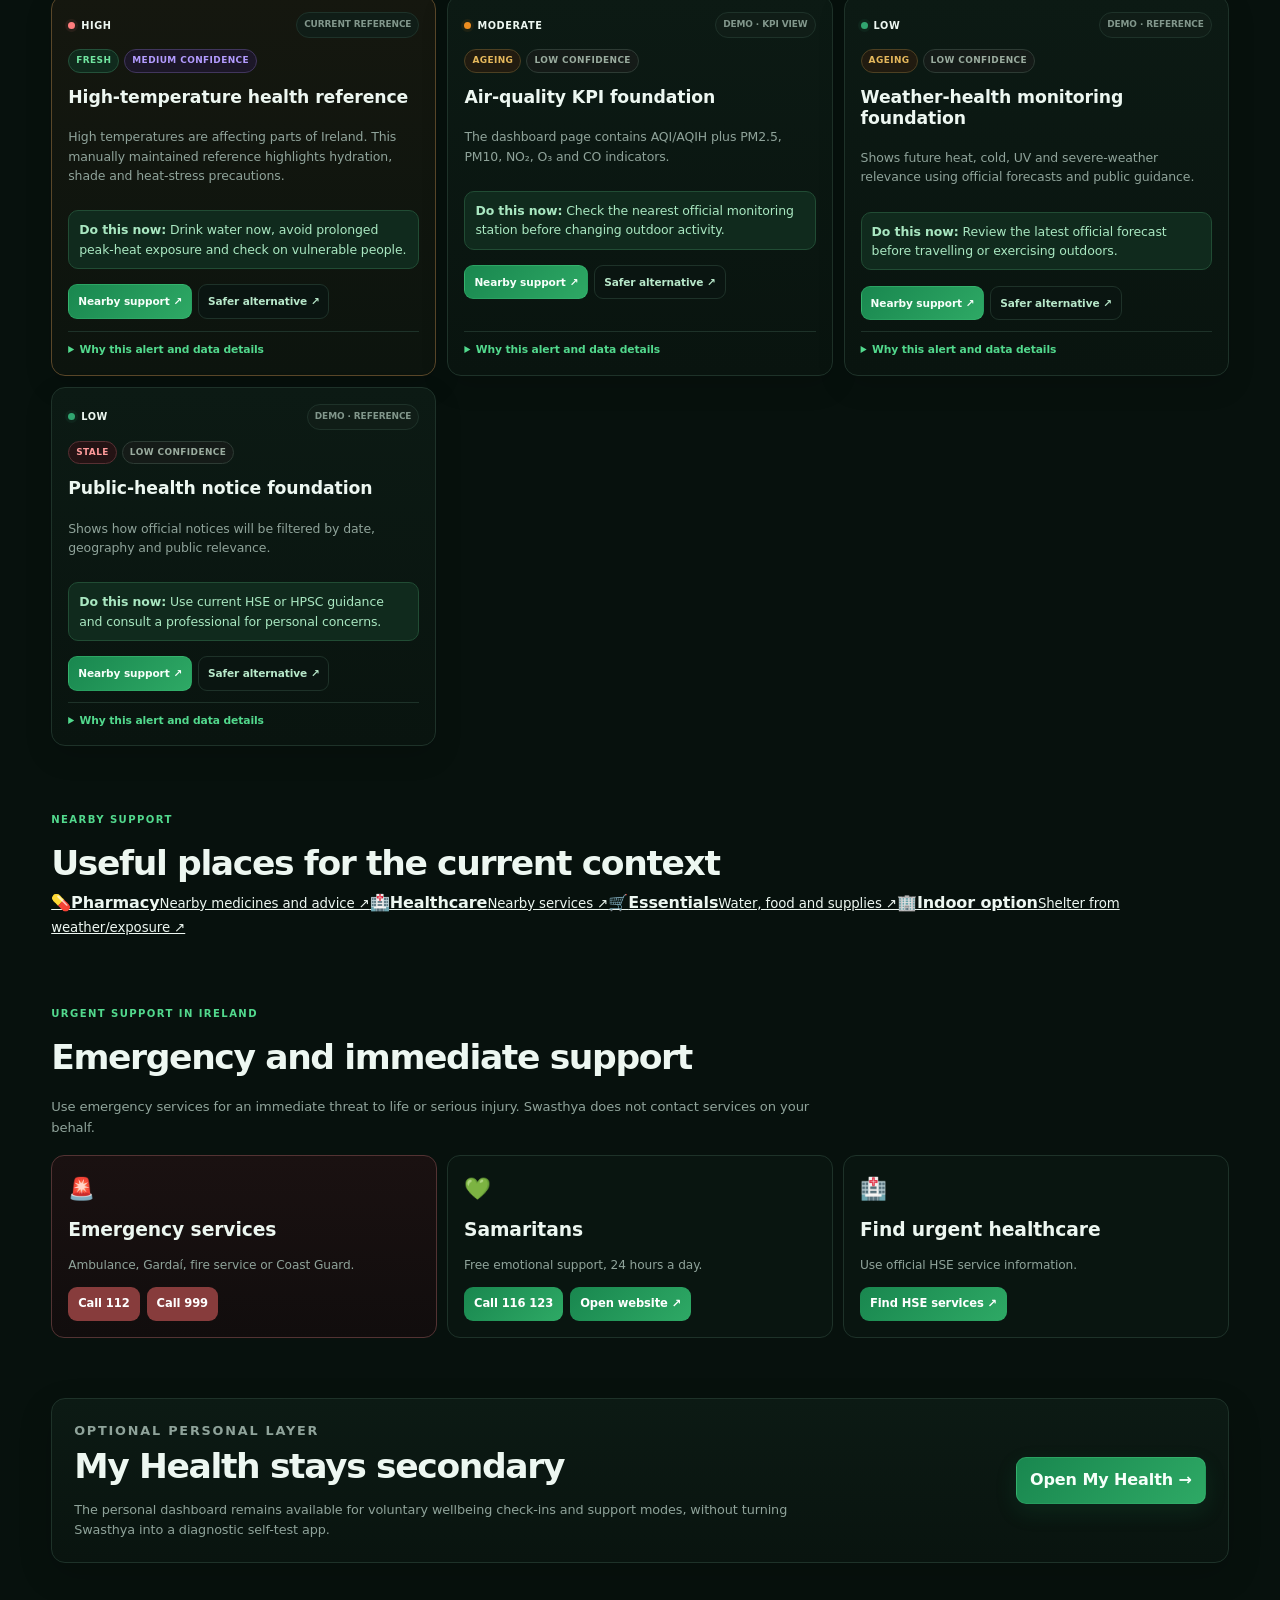
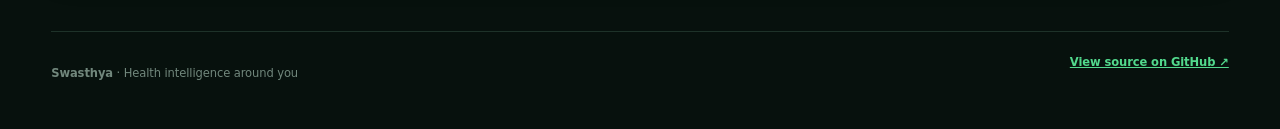
==== commit 731f2608: "Rebuild awareness page around live health context" ====
--- a/index.html
+++ b/index.html
@@ -3,50 +3,57 @@
 <head>
   <meta charset="utf-8">
   <meta name="viewport" content="width=device-width, initial-scale=1">
-  <meta name="description" content="Swasthya — location-based healthcare awareness.">
-  <title>Swasthya | Location Awareness</title>
+  <meta name="description" content="Swasthya — live location-aware health context and nearby health awareness.">
+  <title>Swasthya | Health Around Me</title>
   <link rel="stylesheet" href="styles.css">
   <link rel="stylesheet" href="page-layout.css">
 </head>
 <body>
   <header class="topbar">
     <a class="brand" href="index.html" aria-label="Swasthya home"><span class="brand-mark">S</span><span><strong>Swasthya</strong><small>Health intelligence near you</small></span></a>
-    <nav aria-label="Main navigation"><a class="active-nav" href="index.html">Location awareness</a><a href="dashboard.html">Health dashboard</a><a href="#emergency">Emergency</a></nav>
+    <nav aria-label="Main navigation"><a class="active-nav" href="index.html">Around Me</a><a href="dashboard.html">My Health</a><a href="#emergency">Emergency</a></nav>
   </header>
 
   <main>
-    <section class="page-switch" aria-label="Application sections"><a class="page-switch-link active" href="index.html"><strong>1</strong><span>Location-based healthcare awareness</span></a><a class="page-switch-link" href="dashboard.html"><strong>2</strong><span>Health and wellbeing dashboard</span></a></section>
+    <section class="page-switch" aria-label="Application sections"><a class="page-switch-link active" href="index.html"><strong>1</strong><span>Around Me · vicinity health intelligence</span></a><a class="page-switch-link" href="dashboard.html"><strong>2</strong><span>My Health · optional personal dashboard</span></a></section>
 
     <section class="hero" id="overview">
-      <div><p class="eyebrow">LOCATION-BASED HEALTHCARE AWARENESS</p><h1>Understand what may affect your health, where you are.</h1><p class="lead">Review nearby environmental, weather and public-health signals with clear references, practical actions and location-aware support.</p></div>
+      <div><p class="eyebrow">LIVE HEALTH CONTEXT</p><h1>What health-relevant thing is happening around you?</h1><p class="lead">Swasthya combines location, current environmental conditions and available public-health signals to show what matters now, why it matters and what you can do next.</p></div>
       <div class="location-panel">
         <label for="location">Region, nearby town or city</label>
         <div class="input-row"><input id="location" value="Cork, Ireland" aria-label="Region, nearby town or city"><button id="locateButton" type="button">Use my location</button></div>
-        <label for="radius">Alert radius: <strong><span id="radiusValue">10</span> km</strong></label><input id="radius" type="range" min="1" max="50" value="10">
-        <div class="notification-row"><div><strong>Meaningful alerts only</strong><small>Notify me while this website is open only when a high-priority condition is new or materially changed.</small></div><label class="switch" aria-label="Enable notifications"><input id="notificationToggle" type="checkbox"><span class="slider"></span></label></div>
-        <p id="notificationStatus" class="privacy-note">Notifications are off. Browser permission is requested only when you enable them.</p><p id="locationStatus" class="privacy-note">Your browser location is processed on this device and is not stored by this static demo.</p>
+        <label for="radius">Health-awareness radius: <strong><span id="radiusValue">5</span> km</strong></label><input id="radius" type="range" min="1" max="25" value="5">
+        <div class="notification-row"><div><strong>Live Health Awareness</strong><small>Refresh when your coarse location changes and notify only for materially changed high-priority health context.</small></div><label class="switch" aria-label="Enable live health awareness"><input id="liveToggle" type="checkbox"><span class="slider"></span></label></div>
+        <div class="notification-row compact-row"><div><strong>Meaningful notifications</strong><small>Browser alerts only for new or materially changed high-priority signals.</small></div><label class="switch" aria-label="Enable notifications"><input id="notificationToggle" type="checkbox"><span class="slider"></span></label></div>
+        <p id="notificationStatus" class="privacy-note">Notifications are off.</p><p id="locationStatus" class="privacy-note">Location is optional. Exact coordinates are kept only in this browser session.</p>
       </div>
     </section>
 
-    <section class="notice" role="note"><strong>Awareness, not diagnosis.</strong> Swasthya does not replace professional medical care or emergency services. Current health signals are reference or demonstration content until validated live feeds are connected.</section>
+    <section class="notice" role="note"><strong>Awareness, not diagnosis.</strong> Swasthya does not identify nearby patients or expose individual health status. Disease information is shown only when a trustworthy aggregated geographic source is available. Unknown is shown as unknown rather than guessed.</section>
 
-    <section class="priority-alert" aria-live="polite"><div><p class="eyebrow">CURRENT WEATHER-HEALTH REFERENCE</p><h2>High temperatures across parts of Ireland</h2><p>Hot conditions can increase dehydration and heat-stress risk, especially for vulnerable people.</p><ul><li>Drink water regularly and choose hydrating foods.</li><li>Avoid prolonged outdoor activity during the hottest part of the day.</li><li>Use shade, light clothing and sun protection.</li><li>Seek urgent help for confusion, collapse or loss of consciousness.</li></ul><div class="priority-actions"><a id="groceriesLink" class="button-link" href="https://www.google.com/maps/search/open+grocery+stores+near+Cork+Ireland" target="_blank" rel="noopener">Find open groceries nearby ↗</a><a class="secondary-link" href="https://www.met.ie/" target="_blank" rel="noopener">Check Met Éireann ↗</a><a class="secondary-link" href="https://www.hse.ie/" target="_blank" rel="noopener">Review HSE advice ↗</a></div></div><span class="heat-icon" aria-hidden="true">☀️</span></section>
+    <section class="live-context" aria-live="polite">
+      <div class="context-head"><div><p class="eyebrow">WHAT MATTERS NOW?</p><h2 id="contextTitle">Waiting for live location</h2><p id="contextSummary">Use your location to load current health-relevant conditions.</p></div><div class="context-badge" id="contextBadge">NOT LIVE</div></div>
+      <div class="context-facts" id="contextFacts"><div><span>Weather</span><strong>—</strong></div><div><span>Air health</span><strong>—</strong></div><div><span>Main concern</span><strong>—</strong></div><div><span>Updated</span><strong>—</strong></div></div>
+      <div class="context-action" id="contextAction"><strong>Next action</strong><p>No live health action is available yet.</p></div>
+      <div class="context-links"><a id="supportLink" class="button-link" href="https://www.google.com/maps/search/pharmacy+near+Cork+Ireland" target="_blank" rel="noopener">Nearby support ↗</a><a class="secondary-link" href="https://www.met.ie/" target="_blank" rel="noopener">Official weather ↗</a><a class="secondary-link" href="https://airquality.ie/" target="_blank" rel="noopener">Official air quality ↗</a></div>
+      <details class="context-details"><summary>Data confidence and sources</summary><div id="contextProvenance" class="provenance-grid"><div><span>Weather</span><strong>Not loaded</strong></div><div><span>Air</span><strong>Not loaded</strong></div><div><span>Public health</span><strong>Official local feed not connected</strong></div></div></details>
+    </section>
 
-    <section class="metrics" aria-label="Location awareness summary"><article><span>Region</span><strong id="areaMetric">Cork, Ireland</strong></article><article><span>Alert radius</span><strong id="radiusMetric">10 km</strong></article><article><span>Signals shown</span><strong id="signalMetric">4</strong></article><article><span>Checked</span><strong id="checkedMetric">—</strong></article></section>
+    <section class="metrics" aria-label="Location awareness summary"><article><span>Region</span><strong id="areaMetric">Cork, Ireland</strong></article><article><span>Radius</span><strong id="radiusMetric">5 km</strong></article><article><span>Live signals</span><strong id="signalMetric">0</strong></article><article><span>Checked</span><strong id="checkedMetric">—</strong></article></section>
 
-    <section class="section-block"><p class="eyebrow">WHY THIS MATTERS NOW</p><h2>Decision support, not just another map or forecast</h2><p class="section-intro">Each alert should help the user decide what to do next, explain how certain the signal is and avoid unnecessary notification noise.</p><div class="decision-grid"><article class="decision-card"><span>Action first</span><h3>One clear next step</h3><p>Lead with the most useful action—hydrate, avoid peak heat, check air quality or seek urgent support—before showing secondary detail.</p></article><article class="decision-card"><span>Freshness</span><h3>Show when data changed</h3><p>Display observation time, retrieval time and stale-data status so yesterday’s conditions are never presented as current.</p></article><article class="decision-card"><span>Confidence</span><h3>Explain uncertainty</h3><p>Separate official observations, modelled estimates and manually maintained references rather than implying equal reliability.</p></article><article class="decision-card"><span>Route aware</span><h3>Offer safer alternatives</h3><p>Future routing should consider heat, air quality, shade, distance and opening hours—not only the shortest route.</p></article><article class="decision-card"><span>Low clutter</span><h3>Keep the map readable</h3><p>Use progressive disclosure: show the essential alert first and let users expand sources, thresholds and methodology when needed.</p></article><article class="decision-card"><span>Alert control</span><h3>Reduce notification fatigue</h3><p>Notify only for new or materially changed high-priority events, with user-selected categories, severity and quiet periods.</p></article></div></section>
+    <section class="section-block health-around"><div class="section-heading"><div><p class="eyebrow">HEALTH AROUND YOU</p><h2>Vicinity health intelligence</h2></div><span id="proximityBadge" class="demo-badge">Waiting for location</span></div><p class="section-intro">These cards distinguish live modelled environmental data, official-source availability and unavailable signals. They do not infer whether a particular nearby person is healthy or ill.</p><div id="vicinityGrid" class="vicinity-grid" aria-live="polite"></div></section>
 
-    <section id="alerts" class="section-heading"><div><p class="eyebrow">NEARBY AWARENESS</p><h2>Health situation overview</h2></div><span class="demo-badge">Reference and demonstration data</span></section>
+    <section id="alerts" class="section-heading"><div><p class="eyebrow">ACTIONABLE SIGNALS</p><h2>What deserves attention</h2></div><span class="demo-badge">Only relevant signals shown</span></section>
     <section id="alertGrid" class="alert-grid" aria-live="polite"></section>
 
-    <section id="health-areas" class="section-block"><p class="eyebrow">LOCATION-AWARE COVERAGE</p><h2>Health and environmental areas</h2><div class="area-grid"><article><span>🌬️</span><h3>Air & pollution</h3><p>AQI/AQIH, PM2.5, PM10, NO₂, ozone, carbon monoxide and incidents.</p></article><article><span>🌦️</span><h3>Weather health</h3><p>Heat, cold, UV and severe weather.</p></article><article><span>🦠</span><h3>Infectious disease</h3><p>Official notices by geography and freshness.</p></article><article><span>💧</span><h3>Water & environment</h3><p>Water quality and environmental incidents.</p></article><article><span>🏥</span><h3>Local healthcare</h3><p>Urgent-care and nearby service signposting.</p></article><article><span>🛒</span><h3>Local essentials</h3><p>Location-aware access to groceries and practical support.</p></article></div></section>
+    <section class="section-block"><p class="eyebrow">NEARBY SUPPORT</p><h2>Useful places for the current context</h2><div class="support-grid"><a id="pharmacyLink" href="https://www.google.com/maps/search/pharmacy+near+Cork+Ireland" target="_blank" rel="noopener"><span>💊</span><strong>Pharmacy</strong><small>Nearby medicines and advice ↗</small></a><a id="healthcareLink" href="https://www.google.com/maps/search/healthcare+near+Cork+Ireland" target="_blank" rel="noopener"><span>🏥</span><strong>Healthcare</strong><small>Nearby services ↗</small></a><a id="essentialsLink" href="https://www.google.com/maps/search/grocery+near+Cork+Ireland" target="_blank" rel="noopener"><span>🛒</span><strong>Essentials</strong><small>Water, food and supplies ↗</small></a><a id="indoorLink" href="https://www.google.com/maps/search/indoor+public+places+near+Cork+Ireland" target="_blank" rel="noopener"><span>🏢</span><strong>Indoor option</strong><small>Shelter from weather/exposure ↗</small></a></div></section>
 
     <section id="emergency" class="section-block emergency-section"><p class="eyebrow">URGENT SUPPORT IN IRELAND</p><h2>Emergency and immediate support</h2><p class="emergency-intro">Use emergency services for an immediate threat to life or serious injury. Swasthya does not contact services on your behalf.</p><div class="emergency-grid"><article class="emergency-card critical-card"><span>🚨</span><h3>Emergency services</h3><p>Ambulance, Gardaí, fire service or Coast Guard.</p><div class="contact-actions"><a href="tel:112">Call 112</a><a href="tel:999">Call 999</a></div></article><article class="emergency-card"><span>💚</span><h3>Samaritans</h3><p>Free emotional support, 24 hours a day.</p><div class="contact-actions"><a href="tel:116123">Call 116 123</a><a href="https://www.samaritans.org/ireland/samaritans-ireland/" target="_blank" rel="noopener">Open website ↗</a></div></article><article class="emergency-card"><span>🏥</span><h3>Find urgent healthcare</h3><p>Use official HSE service information.</p><div class="contact-actions"><a href="https://www2.hse.ie/services/" target="_blank" rel="noopener">Find HSE services ↗</a></div></article></div></section>
 
-    <section class="section-block page-cta"><div><p class="eyebrow">NEXT PAGE</p><h2>Explore the health and wellbeing dashboard</h2><p>View the six air-quality KPIs in one row on monitors and a compact 3 × 2 matrix on phones.</p></div><a class="button-link" href="dashboard.html">Open dashboard →</a></section>
+    <section class="section-block page-cta"><div><p class="eyebrow">OPTIONAL PERSONAL LAYER</p><h2>My Health stays secondary</h2><p>The personal dashboard remains available for voluntary wellbeing check-ins and support modes, without turning Swasthya into a diagnostic self-test app.</p></div><a class="button-link" href="dashboard.html">Open My Health →</a></section>
   </main>
 
-  <footer><p><strong>Swasthya</strong> · Location-based healthcare awareness</p><a href="https://github.com/Utpal-Mishra/Swasthya" target="_blank" rel="noopener">View source on GitHub ↗</a></footer>
+  <footer><p><strong>Swasthya</strong> · Health intelligence around you</p><a href="https://github.com/Utpal-Mishra/Swasthya" target="_blank" rel="noopener">View source on GitHub ↗</a></footer>
   <script src="app.js"></script>
 </body>
 </html>
--- a/styles.css
+++ b/styles.css
@@ -1 +1 @@
-:root{--ink:#10231d;--muted:#607069;--green:#0b7357;--green2:#dff4eb;--cream:#f7faf8;--line:#dce7e1;--white:#fff;--orange:#b85c00;--red:#b42318;--shadow:0 16px 45px rgba(17,63,50,.09)}*{box-sizing:border-box}html{scroll-behavior:smooth}body{margin:0;background:var(--cream);color:var(--ink);font-family:Inter,ui-sans-serif,system-ui,-apple-system,BlinkMacSystemFont,"Segoe UI",sans-serif;line-height:1.55}a{color:inherit}.topbar{position:sticky;top:0;z-index:10;display:flex;justify-content:space-between;align-items:center;padding:16px max(5vw,24px);background:rgba(247,250,248,.92);backdrop-filter:blur(16px);border-bottom:1px solid var(--line)}.brand{display:flex;align-items:center;gap:11px;text-decoration:none}.brand-mark{display:grid;place-items:center;width:42px;height:42px;border-radius:14px;background:var(--green);color:white;font-size:1.25rem;font-weight:800}.brand strong,.brand small{display:block}.brand small{color:var(--muted);font-size:.76rem}.topbar nav{display:flex;gap:20px}.topbar nav a{text-decoration:none;color:var(--muted);font-weight:650;font-size:.9rem}.topbar nav a:hover{color:var(--green)}main{width:min(1180px,90vw);margin:auto}.hero{display:grid;grid-template-columns:1.25fr .75fr;gap:55px;align-items:center;padding:80px 0 45px}.eyebrow{margin:0 0 10px;color:var(--green);font-weight:800;letter-spacing:.12em;font-size:.72rem}.hero h1{font-size:clamp(2.6rem,6vw,5.4rem);letter-spacing:-.06em;line-height:.94;margin:0;max-width:850px}.lead{font-size:1.15rem;color:var(--muted);max-width:710px;margin-top:24px}.location-panel{background:var(--white);padding:26px;border:1px solid var(--line);border-radius:24px;box-shadow:var(--shadow)}label{display:block;font-size:.85rem;font-weight:750;margin:4px 0 9px}.input-row{display:flex;gap:8px;margin-bottom:22px}input[type=text],input:not([type]){min-width:0}#location{width:100%;border:1px solid var(--line);padding:12px 13px;border-radius:12px;font:inherit}button,.button-link{border:0;background:var(--green);color:#fff;padding:11px 14px;border-radius:12px;font-weight:750;cursor:pointer;white-space:nowrap;text-decoration:none;display:inline-flex;align-items:center;justify-content:center}button:hover,.button-link:hover{filter:brightness(.92)}input[type=range]{width:100%;accent-color:var(--green)}.privacy-note{font-size:.78rem;color:var(--muted);margin:11px 0 0}.notification-row{display:flex;justify-content:space-between;align-items:center;gap:18px;padding-top:18px;margin-top:18px;border-top:1px solid var(--line)}.notification-row strong,.notification-row small{display:block}.notification-row small{color:var(--muted);font-size:.75rem;max-width:260px}.switch{position:relative;display:inline-block;width:48px;height:28px;margin:0;flex:0 0 auto}.switch input{opacity:0;width:0;height:0}.slider{position:absolute;cursor:pointer;inset:0;background:#c7d3cd;border-radius:999px;transition:.2s}.slider:before{content:"";position:absolute;width:20px;height:20px;left:4px;top:4px;background:white;border-radius:50%;transition:.2s;box-shadow:0 2px 8px rgba(0,0,0,.18)}.switch input:checked+.slider{background:var(--green)}.switch input:checked+.slider:before{transform:translateX(20px)}.notice{padding:16px 19px;background:#fff5e9;border:1px solid #f1d4ac;border-radius:15px;color:#6a4216}.priority-alert{display:grid;grid-template-columns:1fr auto;gap:28px;align-items:start;margin:24px 0 0;padding:28px;background:linear-gradient(135deg,#fff6df,#fffdf7);border:1px solid #f0cf88;border-radius:22px;box-shadow:0 12px 34px rgba(163,103,0,.08)}.priority-alert h2{margin:0 0 10px;font-size:clamp(1.7rem,3vw,2.5rem);letter-spacing:-.04em}.priority-alert p,.priority-alert li{color:#655638}.priority-alert ul{padding-left:20px}.heat-icon{font-size:3.3rem}.priority-actions{display:flex;flex-wrap:wrap;gap:10px;margin-top:18px}.secondary-link{display:inline-flex;align-items:center;padding:10px 12px;border:1px solid #d8be7a;border-radius:12px;text-decoration:none;font-weight:750;color:#6f5400;background:white}.metrics{display:grid;grid-template-columns:repeat(4,1fr);gap:14px;margin:25px 0 65px}.metrics article{background:white;border:1px solid var(--line);border-radius:18px;padding:20px}.metrics span,.metrics strong{display:block}.metrics span{color:var(--muted);font-size:.8rem}.metrics strong{font-size:1.18rem;margin-top:4px;overflow-wrap:anywhere}.section-heading{display:flex;justify-content:space-between;align-items:end;margin-bottom:21px}.section-heading h2,.section-block h2{font-size:clamp(1.75rem,3vw,2.65rem);letter-spacing:-.04em;margin:0}.section-intro{color:var(--muted);max-width:840px}.demo-badge{background:#fff0dc;color:var(--orange);font-weight:800;font-size:.73rem;padding:7px 10px;border-radius:999px}.alert-grid{display:grid;grid-template-columns:repeat(3,1fr);gap:17px}.alert-card{background:white;border:1px solid var(--line);border-radius:22px;padding:23px;box-shadow:0 8px 24px rgba(20,60,49,.05);display:flex;flex-direction:column}.high-alert-card{border-color:#efb35f;background:#fffdf7}.alert-top{display:flex;justify-content:space-between;gap:10px}.severity{display:inline-flex;align-items:center;gap:7px;font-size:.74rem;text-transform:uppercase;font-weight:850;letter-spacing:.06em}.severity:before{content:"";width:9px;height:9px;border-radius:50%;background:#31a570}.severity.moderate:before{background:#ed8d20}.severity.high:before{background:#d33b2c}.label{font-size:.63rem;background:#eff4f1;padding:5px 8px;border-radius:999px;font-weight:800;color:var(--muted)}.alert-card h3{font-size:1.28rem;line-height:1.18;margin:20px 0 9px}.alert-card p{color:var(--muted);font-size:.91rem}.metadata{border-top:1px solid var(--line);padding-top:14px;margin-top:auto;font-size:.77rem;color:var(--muted)}.action{background:var(--green2);border-radius:12px;padding:11px 12px;color:#215a49!important}.source-link{display:inline-block;margin-top:14px;color:var(--green);font-weight:800;text-decoration:none}.section-block{padding:90px 0 0}.aq-layout{display:grid;grid-template-columns:260px 1fr;gap:18px;margin-top:25px}.aq-hero{background:linear-gradient(145deg,#dff4eb,#fff);border:1px solid #aad8c8;border-radius:24px;padding:28px;display:flex;flex-direction:column}.aq-label{font-size:.72rem;font-weight:850;letter-spacing:.12em;color:var(--green)}.aq-hero strong{font-size:5rem;line-height:1;margin:18px 0 8px}.aq-status{font-weight:800}.aq-hero small{color:var(--muted);margin-top:8px}.pollutant-grid{display:grid;grid-template-columns:repeat(3,1fr);gap:14px}.pollutant-grid article{background:white;border:1px solid var(--line);border-radius:18px;padding:20px}.pollutant-grid span,.pollutant-grid strong,.pollutant-grid small{display:block}.pollutant-grid span{font-weight:800;color:var(--muted);font-size:.78rem}.pollutant-grid strong{font-size:1.25rem;margin:7px 0}.pollutant-grid small{color:var(--muted)}.source-strip{display:flex;justify-content:space-between;gap:20px;margin-top:14px;padding:14px 16px;border-radius:14px;background:#eef5f1;color:var(--muted);font-size:.82rem}.source-strip a{color:var(--green);font-weight:800;text-decoration:none}.condition-tabs{display:flex;gap:10px;flex-wrap:wrap;margin:24px 0 18px}.condition-tab{background:white;color:var(--green);border:1px solid #b9d6cc}.condition-tab.active{background:var(--green);color:white}.insight-dashboard{display:grid;grid-template-columns:1fr 1fr;gap:18px}.checkin-panel,.insight-panel{background:white;border:1px solid var(--line);border-radius:22px;padding:24px}.checkin-panel h3{margin-top:0}.checkin-panel label{margin:18px 0}.checkin-range{display:block;margin-top:8px}.insight-panel{background:linear-gradient(145deg,#f2f8f5,#fff)}.insight-score-label{font-size:.7rem;letter-spacing:.12em;font-weight:850;color:var(--green)}.insight-panel>strong{display:block;font-size:2.3rem;letter-spacing:-.04em;margin:10px 0}.action-list{display:grid;gap:9px;margin-top:18px}.action-list div{background:white;border:1px solid var(--line);border-radius:12px;padding:11px 12px}.local-note{font-size:.76rem;color:var(--muted);margin-top:18px}.condition-resource-grid{display:grid;grid-template-columns:repeat(4,1fr);gap:12px;margin-top:18px}.condition-resource-grid a{display:flex;flex-direction:column;text-decoration:none;background:white;border:1px solid var(--line);border-radius:16px;padding:17px}.condition-resource-grid span{color:var(--muted);font-size:.78rem;margin-top:4px}.area-grid{display:grid;grid-template-columns:repeat(3,1fr);gap:16px;margin-top:25px}.area-grid article{background:white;border:1px solid var(--line);border-radius:20px;padding:22px}.area-grid article>span{font-size:1.55rem}.area-grid h3{margin:12px 0 6px}.area-grid p{margin:0;color:var(--muted);font-size:.9rem}.emergency-intro{color:var(--muted);max-width:760px}.emergency-grid{display:grid;grid-template-columns:repeat(3,1fr);gap:16px;margin-top:24px}.emergency-card{background:white;border:1px solid var(--line);border-radius:20px;padding:22px}.critical-card{border-color:#e8aaa5;background:#fff8f7}.emergency-card>span{font-size:1.6rem}.emergency-card h3{margin:12px 0 6px}.emergency-card p{color:var(--muted)}.contact-actions{display:flex;flex-wrap:wrap;gap:9px;margin-top:16px}.contact-actions a{display:inline-flex;padding:10px 12px;border-radius:11px;background:var(--green);color:white;text-decoration:none;font-weight:800}.critical-card .contact-actions a{background:var(--red)}.sources>p:not(.eyebrow){color:var(--muted);max-width:750px}.source-grid{display:grid;grid-template-columns:repeat(3,1fr);gap:13px;margin-top:24px}.source-grid a{display:flex;flex-direction:column;text-decoration:none;background:white;border:1px solid var(--line);border-radius:16px;padding:18px}.source-grid a:hover{border-color:#8ec4b3}.source-grid span{color:var(--muted);font-size:.78rem;margin-top:4px}footer{display:flex;justify-content:space-between;width:min(1180px,90vw);margin:90px auto 0;border-top:1px solid var(--line);padding:28px 0 45px;color:var(--muted);font-size:.86rem}footer a{color:var(--green);font-weight:750}@media(max-width:900px){.topbar nav{display:none}.hero{grid-template-columns:1fr;padding-top:50px;gap:25px}.metrics{grid-template-columns:repeat(2,1fr)}.alert-grid,.area-grid,.source-grid,.emergency-grid,.condition-resource-grid{grid-template-columns:1fr}.section-heading{align-items:start;gap:15px;flex-direction:column}.section-block{padding-top:65px}.priority-alert{grid-template-columns:1fr}.heat-icon{order:-1}.aq-layout,.insight-dashboard{grid-template-columns:1fr}.pollutant-grid{grid-template-columns:repeat(2,1fr)}}@media(max-width:500px){main{width:min(92vw,1180px)}.hero h1{font-size:2.7rem}.input-row{flex-direction:column}.metrics{grid-template-columns:1fr 1fr}.metrics article{padding:15px}.topbar{padding:13px 4vw}.priority-actions{flex-direction:column;align-items:stretch}.pollutant-grid{grid-template-columns:1fr}.source-strip{flex-direction:column}footer{flex-direction:column;gap:8px}}
+:root{--ink:#edf7f1;--muted:#8fa39a;--green:#52d98d;--green-strong:#31b76e;--green-dim:#102b1d;--bg:#07110d;--panel:#0b1712;--panel-2:#0e1d17;--panel-3:#091510;--line:#1e3229;--amber:#e5b85c;--red:#ff7d7d;--blue:#79bdf2;--violet:#b39cff;--shadow:0 18px 55px rgba(0,0,0,.32);--glow:0 0 0 1px rgba(82,217,141,.10),0 16px 45px rgba(0,0,0,.28)}*{box-sizing:border-box}html{scroll-behavior:smooth}body{margin:0;background:radial-gradient(circle at 18% 0%,rgba(27,86,56,.11),transparent 28%),var(--bg);color:var(--ink);font-family:Inter,ui-sans-serif,system-ui,-apple-system,BlinkMacSystemFont,"Segoe UI",sans-serif;line-height:1.55;letter-spacing:-.006em}a{color:inherit}button,input{font:inherit}.topbar{position:sticky;top:0;z-index:1000;display:flex;justify-content:space-between;align-items:center;min-height:64px;padding:0 max(4vw,20px);background:rgba(7,17,13,.94);backdrop-filter:blur(16px);border-bottom:1px solid var(--line)}.brand{display:flex;align-items:center;gap:11px;text-decoration:none}.brand-mark{display:grid;place-items:center;width:38px;height:38px;border-radius:11px;background:linear-gradient(135deg,#19874f,#2ea965);color:#f6fffa;font-size:1rem;font-weight:850;box-shadow:0 8px 24px rgba(30,150,88,.18)}.brand strong{display:block;font-weight:800;letter-spacing:.08em;font-size:.92rem}.brand small{display:block;color:var(--muted);font-size:.68rem;margin-top:1px}.topbar nav{display:flex;gap:8px}.topbar nav a{text-decoration:none;color:var(--muted);font-weight:650;font-size:.78rem;padding:8px 10px;border:1px solid transparent;border-radius:9px}.topbar nav a:hover{color:var(--ink);border-color:var(--line);background:#0a1511}main{width:min(1240px,92vw);margin:auto}.hero{display:grid;grid-template-columns:1.2fr .8fr;gap:42px;align-items:center;padding:62px 0 34px}.eyebrow{margin:0 0 9px;color:var(--green);font-size:.63rem;font-weight:800;letter-spacing:.14em;text-transform:uppercase}.hero h1,.dashboard-hero h1{font-size:clamp(2.5rem,5.6vw,5rem);letter-spacing:-.058em;line-height:.96;margin:0;max-width:880px;font-weight:720}.lead{font-size:1rem;color:var(--muted);max-width:690px;margin-top:20px;line-height:1.7}.location-panel{background:linear-gradient(180deg,rgba(16,33,26,.98),rgba(10,24,18,.98));padding:20px;border:1px solid var(--line);border-radius:16px;box-shadow:var(--shadow)}label{display:block;font-size:.7rem;font-weight:700;margin:3px 0 6px;color:var(--muted);text-transform:uppercase;letter-spacing:.06em}.input-row{display:flex;gap:7px;margin-bottom:18px}#location{width:100%;border:1px solid var(--line);padding:11px 12px;border-radius:10px;background:#08130f;color:var(--ink);outline:none;font-weight:600}#location:focus{border-color:var(--green);box-shadow:0 0 0 3px rgba(82,217,141,.10)}button,.button-link{border:1px solid rgba(82,217,141,.22);background:linear-gradient(135deg,#19874f,#2ea965);color:#f6fffa;padding:10px 13px;border-radius:10px;font-weight:700;cursor:pointer;white-space:nowrap;text-decoration:none;display:inline-flex;align-items:center;justify-content:center;box-shadow:0 8px 22px rgba(30,150,88,.14);transition:transform .18s ease,filter .18s ease,border-color .18s ease}button:hover,.button-link:hover{filter:brightness(1.07);transform:translateY(-1px)}input[type=range]{width:100%;accent-color:var(--green)}.privacy-note{font-size:.7rem;color:#71877c;margin:8px 0 0}.notification-row{display:flex;justify-content:space-between;align-items:center;gap:16px;padding-top:14px;margin-top:14px;border-top:1px solid var(--line)}.notification-row strong,.notification-row small{display:block}.notification-row strong{font-size:.78rem}.notification-row small{color:var(--muted);font-size:.67rem;max-width:280px;margin-top:2px;line-height:1.45}.switch{position:relative;display:inline-block;width:44px;height:25px;margin:0;flex:0 0 auto}.switch input{opacity:0;width:0;height:0}.slider{position:absolute;cursor:pointer;inset:0;background:#263a31;border-radius:999px;transition:.2s;border:1px solid #355347}.slider:before{content:"";position:absolute;width:17px;height:17px;left:3px;top:3px;background:#c8d8d0;border-radius:50%;transition:.2s}.switch input:checked+.slider{background:#123222;border-color:var(--green)}.switch input:checked+.slider:before{transform:translateX(19px);background:var(--green)}.notice{padding:12px 14px;background:#101a15;border:1px solid #31463c;border-radius:11px;color:#aebfb7;font-size:.78rem}.notice strong{color:#d9e7df}.priority-alert{display:grid;grid-template-columns:1fr auto;gap:24px;align-items:start;margin:18px 0 0;padding:22px;background:linear-gradient(180deg,#171b12,#10150f);border:1px solid #5b4a24;border-radius:16px;box-shadow:0 12px 34px rgba(0,0,0,.18)}.priority-alert h2{margin:0 0 7px;font-size:clamp(1.55rem,2.6vw,2.15rem);letter-spacing:-.038em}.priority-alert p,.priority-alert li{color:#b1a785;font-size:.83rem}.priority-alert ul{padding-left:18px;margin:10px 0}.heat-icon{font-size:2.7rem}.priority-actions{display:flex;flex-wrap:wrap;gap:8px;margin-top:14px}.secondary-link{display:inline-flex;align-items:center;padding:9px 11px;border:1px solid #4a4126;border-radius:9px;text-decoration:none;font-weight:700;color:#d9c47e;background:#11160f;font-size:.74rem}.metrics{display:grid;grid-template-columns:repeat(4,1fr);gap:9px;margin:18px 0 52px}.metrics article{background:#091510;border:1px solid var(--line);border-radius:12px;padding:14px}.metrics span,.metrics strong{display:block}.metrics span{color:var(--muted);font-size:.62rem;text-transform:uppercase;letter-spacing:.06em}.metrics strong{font-size:1rem;margin-top:5px;overflow-wrap:anywhere}.section-heading{display:flex;justify-content:space-between;align-items:end;margin-bottom:15px}.section-heading h2,.section-block h2{font-size:clamp(1.55rem,2.7vw,2.35rem);letter-spacing:-.04em;margin:0}.section-intro{color:var(--muted);max-width:820px;font-size:.84rem;line-height:1.65}.demo-badge{background:#211b10;color:var(--amber);font-weight:800;font-size:.62rem;padding:6px 8px;border-radius:999px;border:1px solid #4d4022}.alert-grid{display:grid;grid-template-columns:repeat(3,1fr);gap:11px}.alert-card{background:linear-gradient(180deg,#0c1a14,#09140f);border:1px solid var(--line);border-radius:14px;padding:16px;box-shadow:0 10px 28px rgba(0,0,0,.14);display:flex;flex-direction:column;transition:transform .18s ease,border-color .18s ease}.alert-card:hover{transform:translateY(-1px);border-color:#355347}.high-alert-card{border-color:#5a4729;background:linear-gradient(180deg,#15170f,#0c140e)}.alert-top{display:flex;justify-content:space-between;gap:8px}.severity{display:inline-flex;align-items:center;gap:6px;font-size:.61rem;text-transform:uppercase;font-weight:850;letter-spacing:.06em}.severity:before{content:"";width:7px;height:7px;border-radius:50%;background:#31a570;box-shadow:0 0 0 3px rgba(49,165,112,.08)}.severity.moderate:before{background:#ed8d20;box-shadow:0 0 0 3px rgba(237,141,32,.08)}.severity.high:before{background:#ff7d7d;box-shadow:0 0 0 3px rgba(255,125,125,.08)}.label{font-size:.56rem;background:#101d17;padding:5px 7px;border-radius:999px;font-weight:800;color:#82978c;border:1px solid var(--line)}.alert-card h3{font-size:1.08rem;line-height:1.2;margin:14px 0 7px}.alert-card p{color:var(--muted);font-size:.78rem}.metadata{border-top:1px solid var(--line);padding-top:10px;margin-top:auto;font-size:.66rem;color:#71877c}.action{background:#102a1d;border:1px solid #214c34;border-radius:10px;padding:9px 10px;color:#a9e7c1!important}.source-link{display:inline-block;margin-top:10px;color:var(--green);font-weight:800;text-decoration:none;font-size:.72rem}.section-block{padding:66px 0 0}.aq-layout{display:grid;grid-template-columns:250px 1fr;gap:12px;margin-top:20px}.aq-hero{background:linear-gradient(180deg,#10291c,#0a1d14);border:1px solid rgba(82,217,141,.24);border-radius:15px;padding:22px;display:flex;flex-direction:column;box-shadow:var(--glow)}.aq-label{font-size:.62rem;font-weight:850;letter-spacing:.12em;color:var(--green)}.aq-hero strong{font-size:4.3rem;line-height:1;margin:14px 0 6px}.aq-status{font-weight:750}.aq-hero small{color:var(--muted);margin-top:6px}.pollutant-grid{display:grid;grid-template-columns:repeat(3,1fr);gap:9px}.pollutant-grid article{background:#091510;border:1px solid var(--line);border-radius:12px;padding:14px}.pollutant-grid span,.pollutant-grid strong,.pollutant-grid small{display:block}.pollutant-grid span{font-weight:800;color:var(--muted);font-size:.63rem}.pollutant-grid strong{font-size:1.05rem;margin:5px 0}.pollutant-grid small{color:#71877c;font-size:.67rem}.source-strip{display:flex;justify-content:space-between;gap:18px;margin-top:10px;padding:11px 13px;border-radius:10px;background:#091510;border:1px solid var(--line);color:#71877c;font-size:.69rem}.source-strip a{color:var(--green);font-weight:800;text-decoration:none}.condition-tabs{display:flex;gap:7px;flex-wrap:wrap;margin:18px 0 13px}.condition-tab{background:#0a1511;color:#9eb1a7;border:1px solid var(--line);box-shadow:none;font-size:.72rem}.condition-tab.active{background:linear-gradient(180deg,#123222,#0c2519);color:#78eba8;border-color:var(--green);box-shadow:0 0 0 2px rgba(82,217,141,.07)}.insight-dashboard{display:grid;grid-template-columns:1fr 1fr;gap:11px}.checkin-panel,.insight-panel{background:linear-gradient(180deg,#0c1a14,#09140f);border:1px solid var(--line);border-radius:14px;padding:18px}.checkin-panel h3{margin-top:0}.checkin-panel label{margin:14px 0}.checkin-range{display:block;margin-top:7px}.insight-panel{background:linear-gradient(180deg,#10291c,#0a1d14)}.insight-score-label{font-size:.6rem;letter-spacing:.12em;font-weight:850;color:var(--green)}.insight-panel>strong{display:block;font-size:2rem;letter-spacing:-.04em;margin:8px 0}.action-list{display:grid;gap:7px;margin-top:14px}.action-list div{background:#091510;border:1px solid var(--line);border-radius:9px;padding:9px 10px;font-size:.76rem}.local-note{font-size:.65rem;color:#71877c;margin-top:14px}.condition-resource-grid{display:grid;grid-template-columns:repeat(4,1fr);gap:8px;margin-top:13px}.condition-resource-grid a{display:flex;flex-direction:column;text-decoration:none;background:#091510;border:1px solid var(--line);border-radius:11px;padding:13px}.condition-resource-grid a:hover{border-color:#355347}.condition-resource-grid span{color:#71877c;font-size:.66rem;margin-top:3px}.area-grid{display:grid;grid-template-columns:repeat(3,1fr);gap:10px;margin-top:18px}.area-grid article{background:#091510;border:1px solid var(--line);border-radius:13px;padding:16px}.area-grid article>span{font-size:1.25rem}.area-grid h3{margin:9px 0 4px;font-size:.98rem}.area-grid p{margin:0;color:var(--muted);font-size:.76rem}.emergency-intro{color:var(--muted);max-width:760px;font-size:.82rem}.emergency-grid{display:grid;grid-template-columns:repeat(3,1fr);gap:10px;margin-top:17px}.emergency-card{background:#091510;border:1px solid var(--line);border-radius:13px;padding:16px}.critical-card{border-color:#533333;background:linear-gradient(180deg,#1a1111,#110d0d)}.emergency-card>span{font-size:1.35rem}.emergency-card h3{margin:9px 0 4px}.emergency-card p{color:var(--muted);font-size:.76rem}.contact-actions{display:flex;flex-wrap:wrap;gap:7px;margin-top:12px}.contact-actions a{display:inline-flex;padding:8px 10px;border-radius:9px;background:linear-gradient(135deg,#19874f,#2ea965);color:white;text-decoration:none;font-weight:800;font-size:.72rem}.critical-card .contact-actions a{background:#873c3c}.sources>p:not(.eyebrow){color:var(--muted);max-width:750px}.source-grid{display:grid;grid-template-columns:repeat(3,1fr);gap:8px;margin-top:16px}.source-grid a{display:flex;flex-direction:column;text-decoration:none;background:#091510;border:1px solid var(--line);border-radius:11px;padding:13px}.source-grid a:hover{border-color:#355347}.source-grid span{color:#71877c;font-size:.66rem;margin-top:3px}footer{display:flex;justify-content:space-between;width:min(1240px,92vw);margin:68px auto 0;border-top:1px solid var(--line);padding:22px 0 34px;color:#71877c;font-size:.72rem}footer a{color:var(--green);font-weight:750}@media(max-width:900px){.topbar nav{display:none}.hero{grid-template-columns:1fr;padding-top:42px;gap:20px}.metrics{grid-template-columns:repeat(2,1fr)}.alert-grid,.area-grid,.source-grid,.emergency-grid,.condition-resource-grid{grid-template-columns:1fr}.section-heading{align-items:start;gap:11px;flex-direction:column}.section-block{padding-top:52px}.priority-alert{grid-template-columns:1fr}.heat-icon{order:-1}.aq-layout,.insight-dashboard{grid-template-columns:1fr}.pollutant-grid{grid-template-columns:repeat(2,1fr)}}@media(max-width:500px){main{width:min(94vw,1240px)}.hero h1{font-size:2.45rem}.input-row{flex-direction:column}.metrics{grid-template-columns:1fr 1fr}.metrics article{padding:12px}.topbar{padding:0 4vw}.priority-actions{display:grid;grid-template-columns:1fr}.pollutant-grid{grid-template-columns:1fr}.source-strip{flex-direction:column}footer{flex-direction:column;gap:7px}}
--- a/page-layout.css
+++ b/page-layout.css
@@ -1 +1 @@
-.active-nav{color:var(--green)!important}.page-switch{display:grid;grid-template-columns:repeat(2,minmax(0,1fr));gap:14px;padding:28px 0 0}.page-switch-link{display:flex;align-items:center;gap:12px;padding:16px 18px;border:1px solid var(--line);border-radius:16px;background:var(--white);text-decoration:none;color:var(--muted);font-weight:750}.page-switch-link strong{display:grid;place-items:center;width:32px;height:32px;border-radius:50%;background:#eaf2ee;color:var(--green)}.page-switch-link.active{border-color:#8fc8b7;background:var(--green2);color:var(--ink)}.page-switch-link.active strong{background:var(--green);color:white}.dashboard-hero{padding:72px 0 38px}.dashboard-hero h1{font-size:clamp(2.4rem,5vw,4.8rem);letter-spacing:-.055em;line-height:.98;margin:0;max-width:900px}.dashboard-section{padding-top:72px}.kpi-matrix{display:grid;grid-template-columns:repeat(6,minmax(0,1fr));gap:12px;margin-top:24px}.kpi-card{background:white;border:1px solid var(--line);border-radius:18px;padding:20px 16px;min-height:148px;display:flex;flex-direction:column;justify-content:center;min-width:0}.kpi-card span,.kpi-card strong,.kpi-card small{display:block}.kpi-card span{font-size:.72rem;font-weight:850;letter-spacing:.04em;color:var(--muted);text-transform:uppercase}.kpi-card strong{font-size:1.55rem;letter-spacing:-.04em;margin:9px 0;overflow-wrap:anywhere}.kpi-card small{color:var(--muted);font-size:.78rem}.primary-kpi{background:linear-gradient(145deg,#dff4eb,#fff);border-color:#aad8c8}.primary-kpi strong{font-size:2.5rem;color:var(--green)}.page-cta{display:flex;justify-content:space-between;align-items:center;gap:28px;padding:30px;border:1px solid var(--line);border-radius:22px;background:white;margin-top:80px}.page-cta h2{margin:0 0 8px}.page-cta p{margin:0;color:var(--muted);max-width:720px}.decision-grid{display:grid;grid-template-columns:repeat(3,minmax(0,1fr));gap:14px;margin-top:22px}.decision-card{background:white;border:1px solid var(--line);border-radius:18px;padding:20px}.decision-card span{font-size:.7rem;letter-spacing:.08em;text-transform:uppercase;color:var(--green);font-weight:850}.decision-card h3{margin:8px 0 6px}.decision-card p{margin:0;color:var(--muted);font-size:.88rem}@media(max-width:1000px) and (min-width:601px){.kpi-matrix{grid-template-columns:repeat(3,minmax(0,1fr))}}@media(max-width:850px){.page-switch{grid-template-columns:1fr}.page-cta{align-items:flex-start;flex-direction:column}.decision-grid{grid-template-columns:1fr}}@media(max-width:600px){.kpi-matrix{grid-template-columns:repeat(3,minmax(0,1fr));gap:8px}.kpi-card{padding:14px 10px;min-height:118px;border-radius:14px}.kpi-card span{font-size:.6rem}.kpi-card strong{font-size:1.05rem;margin:7px 0}.primary-kpi strong{font-size:1.7rem}.kpi-card small{font-size:.66rem;line-height:1.25}.dashboard-hero{padding-top:48px}.page-switch-link{padding:14px}}@media(max-width:360px){.kpi-matrix{gap:6px}.kpi-card{padding:12px 7px}.kpi-card strong{font-size:.95rem}.kpi-card small{font-size:.61rem}}
+.active-nav{color:var(--green)!important;background:#0a1511!important;border-color:#284238!important}.page-switch{display:grid;grid-template-columns:repeat(2,minmax(0,1fr));gap:9px;padding:20px 0 0}.page-switch-link{display:flex;align-items:center;gap:10px;padding:12px 14px;border:1px solid var(--line);border-radius:11px;background:#091510;text-decoration:none;color:var(--muted);font-weight:700;font-size:.76rem;transition:all .18s ease}.page-switch-link:hover{border-color:#355347;background:#0d1d17}.page-switch-link strong{display:grid;place-items:center;width:28px;height:28px;border-radius:8px;background:#0e2018;color:var(--green);font-size:.72rem;border:1px solid #284238}.page-switch-link.active{border-color:var(--green);background:linear-gradient(180deg,#10291c,#0a1d14);color:var(--ink);box-shadow:0 0 0 2px rgba(82,217,141,.06)}.page-switch-link.active strong{background:#123222;color:#78eba8;border-color:rgba(82,217,141,.34)}.dashboard-hero{padding:56px 0 30px}.dashboard-hero h1{font-size:clamp(2.4rem,5vw,4.65rem);letter-spacing:-.057em;line-height:.97;margin:0;max-width:920px}.dashboard-section{padding-top:56px}.kpi-matrix{display:grid;grid-template-columns:repeat(6,minmax(0,1fr));gap:8px;margin-top:18px}.kpi-card{background:#091510;border:1px solid var(--line);border-radius:11px;padding:14px 12px;min-height:124px;display:flex;flex-direction:column;justify-content:center;min-width:0;transition:all .18s ease}.kpi-card:hover{border-color:#355347;transform:translateY(-1px)}.kpi-card span,.kpi-card strong,.kpi-card small{display:block}.kpi-card span{font-size:.59rem;font-weight:800;letter-spacing:.055em;color:var(--muted);text-transform:uppercase}.kpi-card strong{font-size:1.28rem;letter-spacing:-.035em;margin:7px 0;overflow-wrap:anywhere}.kpi-card small{color:#71877c;font-size:.65rem;line-height:1.35}.primary-kpi{background:linear-gradient(180deg,#10291c,#0a1d14);border-color:rgba(82,217,141,.28);box-shadow:0 0 0 1px rgba(82,217,141,.06)}.primary-kpi strong{font-size:2.15rem;color:var(--green)}.page-cta{display:flex;justify-content:space-between;align-items:center;gap:24px;padding:22px;border:1px solid var(--line);border-radius:14px;background:linear-gradient(180deg,#0c1a14,#09140f);margin-top:60px;box-shadow:0 12px 34px rgba(0,0,0,.16)}.page-cta h2{margin:0 0 6px}.page-cta p{margin:0;color:var(--muted);max-width:720px;font-size:.8rem}.decision-grid{display:grid;grid-template-columns:repeat(3,minmax(0,1fr));gap:9px;margin-top:16px}.decision-card{background:#091510;border:1px solid var(--line);border-radius:12px;padding:15px;transition:border-color .18s ease,transform .18s ease}.decision-card:hover{border-color:#355347;transform:translateY(-1px)}.decision-card span{font-size:.58rem;letter-spacing:.09em;text-transform:uppercase;color:var(--green);font-weight:850}.decision-card h3{margin:7px 0 4px;font-size:.95rem}.decision-card p{margin:0;color:var(--muted);font-size:.74rem;line-height:1.5}.status-row{display:flex;flex-wrap:wrap;gap:5px;margin-top:11px}.status-pill{display:inline-flex;align-items:center;width:max-content;border-radius:999px;padding:4px 7px;font-size:.56rem;font-weight:850;text-transform:uppercase;letter-spacing:.045em;border:1px solid transparent}.fresh{background:#102a1d;color:#71e5a0;border-color:#24513a}.ageing{background:#211b10;color:#e5b85c;border-color:#4d4022}.stale,.expired{background:#241314;color:#ff9b9b;border-color:#573033}.confidence-high{background:#101d28;color:#79bdf2;border-color:#28425a}.confidence-medium{background:#1c1728;color:#b39cff;border-color:#41365d}.confidence-low{background:#151b18;color:#9aac9f;border-color:#2d3b34}.alert-actions{display:flex;flex-wrap:wrap;gap:6px;margin:3px 0 11px}.mini-action{display:inline-flex;padding:8px 9px;border:1px solid var(--line);border-radius:9px;text-decoration:none;font-size:.66rem;font-weight:800;color:#b8e8ca;background:#0a1511;box-shadow:none}.mini-action:hover{border-color:#355347;background:#0d1d17}.mini-action.primary{background:linear-gradient(135deg,#19874f,#2ea965);color:#f6fffa;border-color:rgba(82,217,141,.25)}.alert-details{border-top:1px solid var(--line);padding-top:10px;margin-top:auto}.alert-details summary{cursor:pointer;color:var(--green);font-size:.67rem;font-weight:800}.alert-details dl{margin:10px 0 0;display:grid;gap:5px}.alert-details dl div{display:grid;grid-template-columns:82px 1fr;gap:7px;font-size:.65rem}.alert-details dt{font-weight:800;color:#71877c}.alert-details dd{margin:0;color:#c9d8d0}@media(max-width:1000px) and (min-width:601px){.kpi-matrix{grid-template-columns:repeat(3,minmax(0,1fr))}}@media(max-width:850px){.page-switch{grid-template-columns:1fr}.page-cta{align-items:flex-start;flex-direction:column}.decision-grid{grid-template-columns:1fr}}@media(max-width:600px){.kpi-matrix{grid-template-columns:repeat(3,minmax(0,1fr));gap:6px}.kpi-card{padding:11px 8px;min-height:106px;border-radius:10px}.kpi-card span{font-size:.51rem}.kpi-card strong{font-size:.92rem;margin:6px 0}.primary-kpi strong{font-size:1.55rem}.kpi-card small{font-size:.57rem;line-height:1.25}.dashboard-hero{padding-top:38px}.page-switch-link{padding:11px}.alert-actions{display:grid;grid-template-columns:1fr 1fr}.mini-action{justify-content:center;text-align:center}.page-cta{margin-top:44px}}@media(max-width:360px){.kpi-matrix{gap:5px}.kpi-card{padding:10px 6px}.kpi-card strong{font-size:.86rem}.kpi-card small{font-size:.53rem}.alert-details dl div{grid-template-columns:68px 1fr}}
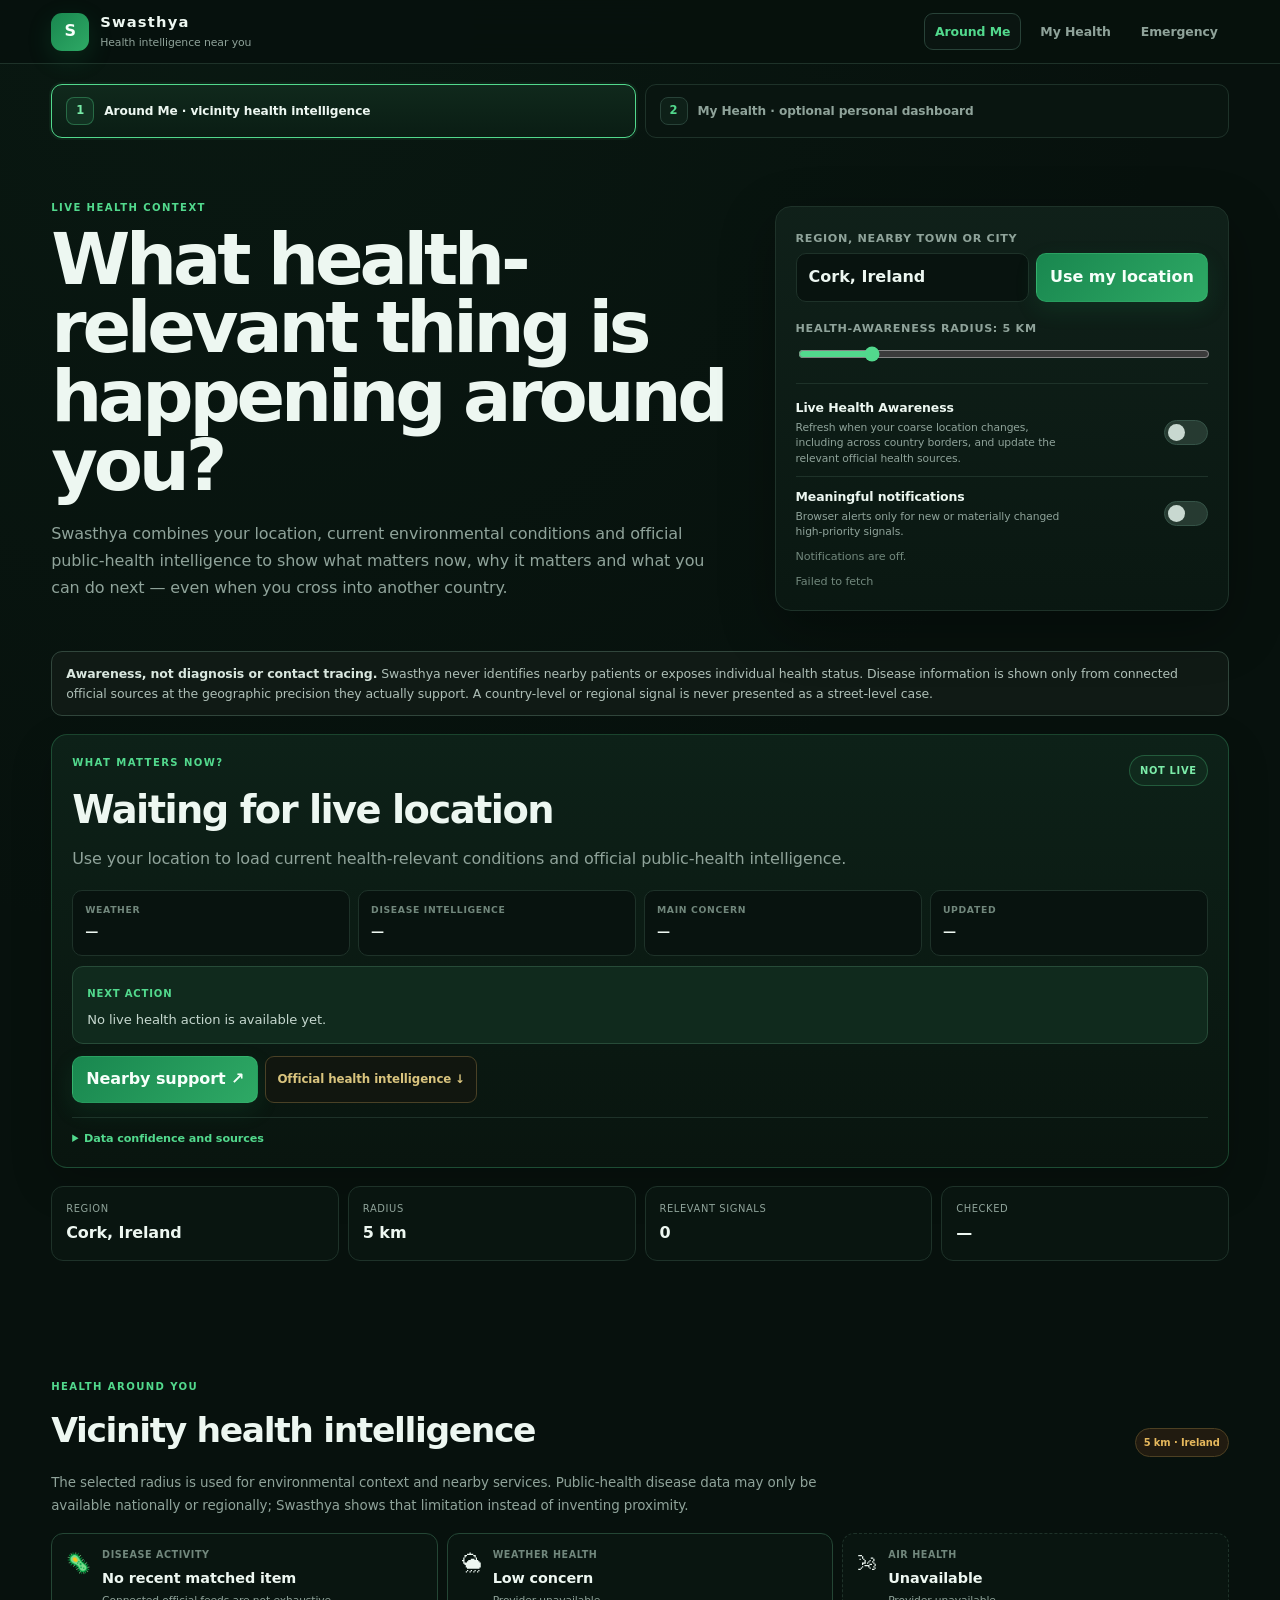
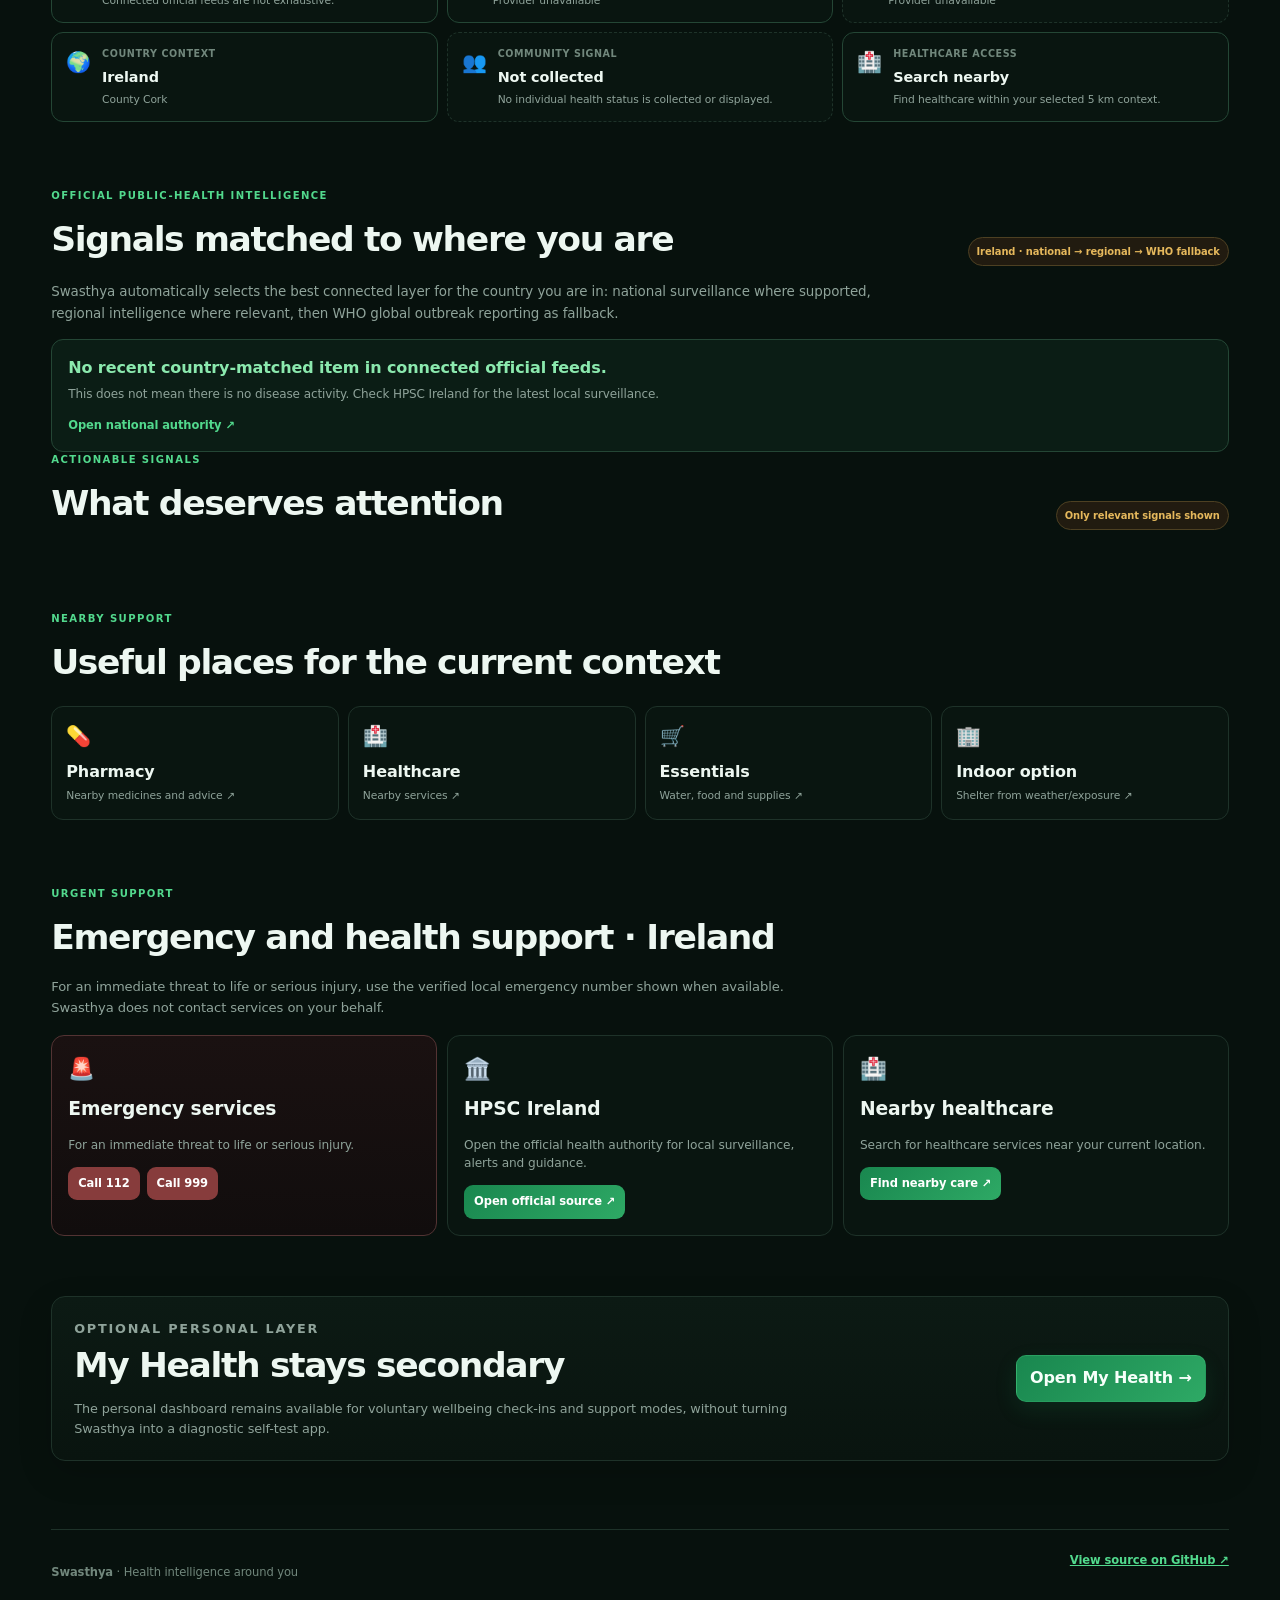
==== commit f457c631: "Add country-aware disease intelligence UI" ====
--- a/index.html
+++ b/index.html
@@ -3,7 +3,7 @@
 <head>
   <meta charset="utf-8">
   <meta name="viewport" content="width=device-width, initial-scale=1">
-  <meta name="description" content="Swasthya — live location-aware health context and nearby health awareness.">
+  <meta name="description" content="Swasthya — live, country-aware health context and vicinity health intelligence.">
   <title>Swasthya | Health Around Me</title>
   <link rel="stylesheet" href="styles.css">
   <link rel="stylesheet" href="page-layout.css">
@@ -18,37 +18,39 @@
     <section class="page-switch" aria-label="Application sections"><a class="page-switch-link active" href="index.html"><strong>1</strong><span>Around Me · vicinity health intelligence</span></a><a class="page-switch-link" href="dashboard.html"><strong>2</strong><span>My Health · optional personal dashboard</span></a></section>
 
     <section class="hero" id="overview">
-      <div><p class="eyebrow">LIVE HEALTH CONTEXT</p><h1>What health-relevant thing is happening around you?</h1><p class="lead">Swasthya combines location, current environmental conditions and available public-health signals to show what matters now, why it matters and what you can do next.</p></div>
+      <div><p class="eyebrow">LIVE HEALTH CONTEXT</p><h1>What health-relevant thing is happening around you?</h1><p class="lead">Swasthya combines your location, current environmental conditions and official public-health intelligence to show what matters now, why it matters and what you can do next — even when you cross into another country.</p></div>
       <div class="location-panel">
         <label for="location">Region, nearby town or city</label>
         <div class="input-row"><input id="location" value="Cork, Ireland" aria-label="Region, nearby town or city"><button id="locateButton" type="button">Use my location</button></div>
         <label for="radius">Health-awareness radius: <strong><span id="radiusValue">5</span> km</strong></label><input id="radius" type="range" min="1" max="25" value="5">
-        <div class="notification-row"><div><strong>Live Health Awareness</strong><small>Refresh when your coarse location changes and notify only for materially changed high-priority health context.</small></div><label class="switch" aria-label="Enable live health awareness"><input id="liveToggle" type="checkbox"><span class="slider"></span></label></div>
+        <div class="notification-row"><div><strong>Live Health Awareness</strong><small>Refresh when your coarse location changes, including across country borders, and update the relevant official health sources.</small></div><label class="switch" aria-label="Enable live health awareness"><input id="liveToggle" type="checkbox"><span class="slider"></span></label></div>
         <div class="notification-row compact-row"><div><strong>Meaningful notifications</strong><small>Browser alerts only for new or materially changed high-priority signals.</small></div><label class="switch" aria-label="Enable notifications"><input id="notificationToggle" type="checkbox"><span class="slider"></span></label></div>
-        <p id="notificationStatus" class="privacy-note">Notifications are off.</p><p id="locationStatus" class="privacy-note">Location is optional. Exact coordinates are kept only in this browser session.</p>
+        <p id="notificationStatus" class="privacy-note">Notifications are off.</p><p id="locationStatus" class="privacy-note">Location is optional. When enabled, coordinates are sent to selected data providers for weather, air and country lookup; Swasthya does not store them on this static site.</p>
       </div>
     </section>
 
-    <section class="notice" role="note"><strong>Awareness, not diagnosis.</strong> Swasthya does not identify nearby patients or expose individual health status. Disease information is shown only when a trustworthy aggregated geographic source is available. Unknown is shown as unknown rather than guessed.</section>
+    <section class="notice" role="note"><strong>Awareness, not diagnosis or contact tracing.</strong> Swasthya never identifies nearby patients or exposes individual health status. Disease information is shown only from connected official sources at the geographic precision they actually support. A country-level or regional signal is never presented as a street-level case.</section>
 
     <section class="live-context" aria-live="polite">
-      <div class="context-head"><div><p class="eyebrow">WHAT MATTERS NOW?</p><h2 id="contextTitle">Waiting for live location</h2><p id="contextSummary">Use your location to load current health-relevant conditions.</p></div><div class="context-badge" id="contextBadge">NOT LIVE</div></div>
-      <div class="context-facts" id="contextFacts"><div><span>Weather</span><strong>—</strong></div><div><span>Air health</span><strong>—</strong></div><div><span>Main concern</span><strong>—</strong></div><div><span>Updated</span><strong>—</strong></div></div>
+      <div class="context-head"><div><p class="eyebrow">WHAT MATTERS NOW?</p><h2 id="contextTitle">Waiting for live location</h2><p id="contextSummary">Use your location to load current health-relevant conditions and official public-health intelligence.</p></div><div class="context-badge" id="contextBadge">NOT LIVE</div></div>
+      <div class="context-facts" id="contextFacts"><div><span>Weather</span><strong>—</strong></div><div><span>Disease intelligence</span><strong>—</strong></div><div><span>Main concern</span><strong>—</strong></div><div><span>Updated</span><strong>—</strong></div></div>
       <div class="context-action" id="contextAction"><strong>Next action</strong><p>No live health action is available yet.</p></div>
-      <div class="context-links"><a id="supportLink" class="button-link" href="https://www.google.com/maps/search/pharmacy+near+Cork+Ireland" target="_blank" rel="noopener">Nearby support ↗</a><a class="secondary-link" href="https://www.met.ie/" target="_blank" rel="noopener">Official weather ↗</a><a class="secondary-link" href="https://airquality.ie/" target="_blank" rel="noopener">Official air quality ↗</a></div>
-      <details class="context-details"><summary>Data confidence and sources</summary><div id="contextProvenance" class="provenance-grid"><div><span>Weather</span><strong>Not loaded</strong></div><div><span>Air</span><strong>Not loaded</strong></div><div><span>Public health</span><strong>Official local feed not connected</strong></div></div></details>
+      <div class="context-links"><a id="supportLink" class="button-link" href="https://www.google.com/maps/search/pharmacy+near+Cork+Ireland" target="_blank" rel="noopener">Nearby support ↗</a><a class="secondary-link" href="#official-health">Official health intelligence ↓</a></div>
+      <details class="context-details"><summary>Data confidence and sources</summary><div id="contextProvenance" class="provenance-grid"><div><span>Location</span><strong>Not resolved</strong></div><div><span>Weather</span><strong>Not loaded</strong></div><div><span>Public health</span><strong>Official feed cache loading</strong></div></div></details>
     </section>
 
-    <section class="metrics" aria-label="Location awareness summary"><article><span>Region</span><strong id="areaMetric">Cork, Ireland</strong></article><article><span>Radius</span><strong id="radiusMetric">5 km</strong></article><article><span>Live signals</span><strong id="signalMetric">0</strong></article><article><span>Checked</span><strong id="checkedMetric">—</strong></article></section>
+    <section class="metrics" aria-label="Location awareness summary"><article><span>Region</span><strong id="areaMetric">Cork, Ireland</strong></article><article><span>Radius</span><strong id="radiusMetric">5 km</strong></article><article><span>Relevant signals</span><strong id="signalMetric">0</strong></article><article><span>Checked</span><strong id="checkedMetric">—</strong></article></section>
 
-    <section class="section-block health-around"><div class="section-heading"><div><p class="eyebrow">HEALTH AROUND YOU</p><h2>Vicinity health intelligence</h2></div><span id="proximityBadge" class="demo-badge">Waiting for location</span></div><p class="section-intro">These cards distinguish live modelled environmental data, official-source availability and unavailable signals. They do not infer whether a particular nearby person is healthy or ill.</p><div id="vicinityGrid" class="vicinity-grid" aria-live="polite"></div></section>
+    <section class="section-block health-around"><div class="section-heading"><div><p class="eyebrow">HEALTH AROUND YOU</p><h2>Vicinity health intelligence</h2></div><span id="proximityBadge" class="demo-badge">Waiting for location</span></div><p class="section-intro">The selected radius is used for environmental context and nearby services. Public-health disease data may only be available nationally or regionally; Swasthya shows that limitation instead of inventing proximity.</p><div id="vicinityGrid" class="vicinity-grid" aria-live="polite"></div></section>
+
+    <section id="official-health" class="section-block"><div class="section-heading"><div><p class="eyebrow">OFFICIAL PUBLIC-HEALTH INTELLIGENCE</p><h2>Signals matched to where you are</h2></div><span id="publicHealthMeta" class="demo-badge">Resolving country…</span></div><p class="section-intro">Swasthya automatically selects the best connected layer for the country you are in: national surveillance where supported, regional intelligence where relevant, then WHO global outbreak reporting as fallback.</p><div id="publicHealthGrid" class="public-health-grid" aria-live="polite"></div></section>
 
     <section id="alerts" class="section-heading"><div><p class="eyebrow">ACTIONABLE SIGNALS</p><h2>What deserves attention</h2></div><span class="demo-badge">Only relevant signals shown</span></section>
     <section id="alertGrid" class="alert-grid" aria-live="polite"></section>
 
     <section class="section-block"><p class="eyebrow">NEARBY SUPPORT</p><h2>Useful places for the current context</h2><div class="support-grid"><a id="pharmacyLink" href="https://www.google.com/maps/search/pharmacy+near+Cork+Ireland" target="_blank" rel="noopener"><span>💊</span><strong>Pharmacy</strong><small>Nearby medicines and advice ↗</small></a><a id="healthcareLink" href="https://www.google.com/maps/search/healthcare+near+Cork+Ireland" target="_blank" rel="noopener"><span>🏥</span><strong>Healthcare</strong><small>Nearby services ↗</small></a><a id="essentialsLink" href="https://www.google.com/maps/search/grocery+near+Cork+Ireland" target="_blank" rel="noopener"><span>🛒</span><strong>Essentials</strong><small>Water, food and supplies ↗</small></a><a id="indoorLink" href="https://www.google.com/maps/search/indoor+public+places+near+Cork+Ireland" target="_blank" rel="noopener"><span>🏢</span><strong>Indoor option</strong><small>Shelter from weather/exposure ↗</small></a></div></section>
 
-    <section id="emergency" class="section-block emergency-section"><p class="eyebrow">URGENT SUPPORT IN IRELAND</p><h2>Emergency and immediate support</h2><p class="emergency-intro">Use emergency services for an immediate threat to life or serious injury. Swasthya does not contact services on your behalf.</p><div class="emergency-grid"><article class="emergency-card critical-card"><span>🚨</span><h3>Emergency services</h3><p>Ambulance, Gardaí, fire service or Coast Guard.</p><div class="contact-actions"><a href="tel:112">Call 112</a><a href="tel:999">Call 999</a></div></article><article class="emergency-card"><span>💚</span><h3>Samaritans</h3><p>Free emotional support, 24 hours a day.</p><div class="contact-actions"><a href="tel:116123">Call 116 123</a><a href="https://www.samaritans.org/ireland/samaritans-ireland/" target="_blank" rel="noopener">Open website ↗</a></div></article><article class="emergency-card"><span>🏥</span><h3>Find urgent healthcare</h3><p>Use official HSE service information.</p><div class="contact-actions"><a href="https://www2.hse.ie/services/" target="_blank" rel="noopener">Find HSE services ↗</a></div></article></div></section>
+    <section id="emergency" class="section-block emergency-section"><p class="eyebrow">URGENT SUPPORT</p><h2 id="emergencyHeading">Emergency and health support</h2><p id="emergencyIntro" class="emergency-intro">Swasthya will show a verified emergency number when one is available for the resolved country.</p><div class="emergency-grid"><article class="emergency-card critical-card"><span>🚨</span><h3>Emergency services</h3><p>For an immediate threat to life or serious injury.</p><div id="emergencyNumbers" class="contact-actions"><span class="emergency-unverified">Resolving local emergency information…</span></div></article><article class="emergency-card"><span>🏛️</span><h3 id="emergencyAuthorityName">National health authority</h3><p>Open the official health authority for local surveillance, alerts and guidance.</p><div class="contact-actions"><a id="emergencyAuthorityLink" href="https://www.who.int/" target="_blank" rel="noopener">Open official source ↗</a></div></article><article class="emergency-card"><span>🏥</span><h3>Nearby healthcare</h3><p>Search for healthcare services near your current location.</p><div class="contact-actions"><a href="https://www.google.com/maps/search/urgent+healthcare" target="_blank" rel="noopener">Find nearby care ↗</a></div></article></div></section>
 
     <section class="section-block page-cta"><div><p class="eyebrow">OPTIONAL PERSONAL LAYER</p><h2>My Health stays secondary</h2><p>The personal dashboard remains available for voluntary wellbeing check-ins and support modes, without turning Swasthya into a diagnostic self-test app.</p></div><a class="button-link" href="dashboard.html">Open My Health →</a></section>
   </main>
--- a/page-layout.css
+++ b/page-layout.css
@@ -1 +1,3 @@
-.active-nav{color:var(--green)!important;background:#0a1511!important;border-color:#284238!important}.page-switch{display:grid;grid-template-columns:repeat(2,minmax(0,1fr));gap:9px;padding:20px 0 0}.page-switch-link{display:flex;align-items:center;gap:10px;padding:12px 14px;border:1px solid var(--line);border-radius:11px;background:#091510;text-decoration:none;color:var(--muted);font-weight:700;font-size:.76rem;transition:all .18s ease}.page-switch-link:hover{border-color:#355347;background:#0d1d17}.page-switch-link strong{display:grid;place-items:center;width:28px;height:28px;border-radius:8px;background:#0e2018;color:var(--green);font-size:.72rem;border:1px solid #284238}.page-switch-link.active{border-color:var(--green);background:linear-gradient(180deg,#10291c,#0a1d14);color:var(--ink);box-shadow:0 0 0 2px rgba(82,217,141,.06)}.page-switch-link.active strong{background:#123222;color:#78eba8;border-color:rgba(82,217,141,.34)}.dashboard-hero{padding:56px 0 30px}.dashboard-hero h1{font-size:clamp(2.4rem,5vw,4.65rem);letter-spacing:-.057em;line-height:.97;margin:0;max-width:920px}.dashboard-section{padding-top:56px}.kpi-matrix{display:grid;grid-template-columns:repeat(6,minmax(0,1fr));gap:8px;margin-top:18px}.kpi-card{background:#091510;border:1px solid var(--line);border-radius:11px;padding:14px 12px;min-height:124px;display:flex;flex-direction:column;justify-content:center;min-width:0;transition:all .18s ease}.kpi-card:hover{border-color:#355347;transform:translateY(-1px)}.kpi-card span,.kpi-card strong,.kpi-card small{display:block}.kpi-card span{font-size:.59rem;font-weight:800;letter-spacing:.055em;color:var(--muted);text-transform:uppercase}.kpi-card strong{font-size:1.28rem;letter-spacing:-.035em;margin:7px 0;overflow-wrap:anywhere}.kpi-card small{color:#71877c;font-size:.65rem;line-height:1.35}.primary-kpi{background:linear-gradient(180deg,#10291c,#0a1d14);border-color:rgba(82,217,141,.28);box-shadow:0 0 0 1px rgba(82,217,141,.06)}.primary-kpi strong{font-size:2.15rem;color:var(--green)}.page-cta{display:flex;justify-content:space-between;align-items:center;gap:24px;padding:22px;border:1px solid var(--line);border-radius:14px;background:linear-gradient(180deg,#0c1a14,#09140f);margin-top:60px;box-shadow:0 12px 34px rgba(0,0,0,.16)}.page-cta h2{margin:0 0 6px}.page-cta p{margin:0;color:var(--muted);max-width:720px;font-size:.8rem}.decision-grid{display:grid;grid-template-columns:repeat(3,minmax(0,1fr));gap:9px;margin-top:16px}.decision-card{background:#091510;border:1px solid var(--line);border-radius:12px;padding:15px;transition:border-color .18s ease,transform .18s ease}.decision-card:hover{border-color:#355347;transform:translateY(-1px)}.decision-card span{font-size:.58rem;letter-spacing:.09em;text-transform:uppercase;color:var(--green);font-weight:850}.decision-card h3{margin:7px 0 4px;font-size:.95rem}.decision-card p{margin:0;color:var(--muted);font-size:.74rem;line-height:1.5}.status-row{display:flex;flex-wrap:wrap;gap:5px;margin-top:11px}.status-pill{display:inline-flex;align-items:center;width:max-content;border-radius:999px;padding:4px 7px;font-size:.56rem;font-weight:850;text-transform:uppercase;letter-spacing:.045em;border:1px solid transparent}.fresh{background:#102a1d;color:#71e5a0;border-color:#24513a}.ageing{background:#211b10;color:#e5b85c;border-color:#4d4022}.stale,.expired{background:#241314;color:#ff9b9b;border-color:#573033}.confidence-high{background:#101d28;color:#79bdf2;border-color:#28425a}.confidence-medium{background:#1c1728;color:#b39cff;border-color:#41365d}.confidence-low{background:#151b18;color:#9aac9f;border-color:#2d3b34}.alert-actions{display:flex;flex-wrap:wrap;gap:6px;margin:3px 0 11px}.mini-action{display:inline-flex;padding:8px 9px;border:1px solid var(--line);border-radius:9px;text-decoration:none;font-size:.66rem;font-weight:800;color:#b8e8ca;background:#0a1511;box-shadow:none}.mini-action:hover{border-color:#355347;background:#0d1d17}.mini-action.primary{background:linear-gradient(135deg,#19874f,#2ea965);color:#f6fffa;border-color:rgba(82,217,141,.25)}.alert-details{border-top:1px solid var(--line);padding-top:10px;margin-top:auto}.alert-details summary{cursor:pointer;color:var(--green);font-size:.67rem;font-weight:800}.alert-details dl{margin:10px 0 0;display:grid;gap:5px}.alert-details dl div{display:grid;grid-template-columns:82px 1fr;gap:7px;font-size:.65rem}.alert-details dt{font-weight:800;color:#71877c}.alert-details dd{margin:0;color:#c9d8d0}@media(max-width:1000px) and (min-width:601px){.kpi-matrix{grid-template-columns:repeat(3,minmax(0,1fr))}}@media(max-width:850px){.page-switch{grid-template-columns:1fr}.page-cta{align-items:flex-start;flex-direction:column}.decision-grid{grid-template-columns:1fr}}@media(max-width:600px){.kpi-matrix{grid-template-columns:repeat(3,minmax(0,1fr));gap:6px}.kpi-card{padding:11px 8px;min-height:106px;border-radius:10px}.kpi-card span{font-size:.51rem}.kpi-card strong{font-size:.92rem;margin:6px 0}.primary-kpi strong{font-size:1.55rem}.kpi-card small{font-size:.57rem;line-height:1.25}.dashboard-hero{padding-top:38px}.page-switch-link{padding:11px}.alert-actions{display:grid;grid-template-columns:1fr 1fr}.mini-action{justify-content:center;text-align:center}.page-cta{margin-top:44px}}@media(max-width:360px){.kpi-matrix{gap:5px}.kpi-card{padding:10px 6px}.kpi-card strong{font-size:.86rem}.kpi-card small{font-size:.53rem}.alert-details dl div{grid-template-columns:68px 1fr}}
+.active-nav{color:var(--green)!important;background:#0a1511!important;border-color:#284238!important}.page-switch{display:grid;grid-template-columns:repeat(2,minmax(0,1fr));gap:9px;padding:20px 0 0}.page-switch-link{display:flex;align-items:center;gap:10px;padding:12px 14px;border:1px solid var(--line);border-radius:11px;background:#091510;text-decoration:none;color:var(--muted);font-weight:700;font-size:.76rem;transition:all .18s ease}.page-switch-link:hover{border-color:#355347;background:#0d1d17}.page-switch-link strong{display:grid;place-items:center;width:28px;height:28px;border-radius:8px;background:#0e2018;color:var(--green);font-size:.72rem;border:1px solid #284238}.page-switch-link.active{border-color:var(--green);background:linear-gradient(180deg,#10291c,#0a1d14);color:var(--ink);box-shadow:0 0 0 2px rgba(82,217,141,.06)}.page-switch-link.active strong{background:#123222;color:#78eba8;border-color:rgba(82,217,141,.34)}.dashboard-hero{padding:56px 0 30px}.dashboard-hero h1{font-size:clamp(2.4rem,5vw,4.65rem);letter-spacing:-.057em;line-height:.97;margin:0;max-width:920px}.dashboard-section{padding-top:56px}.kpi-matrix{display:grid;grid-template-columns:repeat(6,minmax(0,1fr));gap:8px;margin-top:18px}.kpi-card{background:#091510;border:1px solid var(--line);border-radius:11px;padding:14px 12px;min-height:124px;display:flex;flex-direction:column;justify-content:center;min-width:0;transition:all .18s ease}.kpi-card:hover{border-color:#355347;transform:translateY(-1px)}.kpi-card span,.kpi-card strong,.kpi-card small{display:block}.kpi-card span{font-size:.59rem;font-weight:800;letter-spacing:.055em;color:var(--muted);text-transform:uppercase}.kpi-card strong{font-size:1.28rem;letter-spacing:-.035em;margin:7px 0;overflow-wrap:anywhere}.kpi-card small{color:#71877c;font-size:.65rem;line-height:1.35}.primary-kpi{background:linear-gradient(180deg,#10291c,#0a1d14);border-color:rgba(82,217,141,.28);box-shadow:0 0 0 1px rgba(82,217,141,.06)}.primary-kpi strong{font-size:2.15rem;color:var(--green)}.page-cta{display:flex;justify-content:space-between;align-items:center;gap:24px;padding:22px;border:1px solid var(--line);border-radius:14px;background:linear-gradient(180deg,#0c1a14,#09140f);margin-top:60px;box-shadow:0 12px 34px rgba(0,0,0,.16)}.page-cta h2{margin:0 0 6px}.page-cta p{margin:0;color:var(--muted);max-width:720px;font-size:.8rem}.decision-grid{display:grid;grid-template-columns:repeat(3,minmax(0,1fr));gap:9px;margin-top:16px}.decision-card{background:#091510;border:1px solid var(--line);border-radius:12px;padding:15px;transition:border-color .18s ease,transform .18s ease}.decision-card:hover{border-color:#355347;transform:translateY(-1px)}.decision-card span{font-size:.58rem;letter-spacing:.09em;text-transform:uppercase;color:var(--green);font-weight:850}.decision-card h3{margin:7px 0 4px;font-size:.95rem}.decision-card p{margin:0;color:var(--muted);font-size:.74rem;line-height:1.5}.status-row{display:flex;flex-wrap:wrap;gap:5px;margin-top:11px}.status-pill{display:inline-flex;align-items:center;width:max-content;border-radius:999px;padding:4px 7px;font-size:.56rem;font-weight:850;text-transform:uppercase;letter-spacing:.045em;border:1px solid transparent}.fresh{background:#102a1d;color:#71e5a0;border-color:#24513a}.ageing{background:#211b10;color:#e5b85c;border-color:#4d4022}.stale,.expired{background:#241314;color:#ff9b9b;border-color:#573033}.confidence-high{background:#101d28;color:#79bdf2;border-color:#28425a}.confidence-medium{background:#1c1728;color:#b39cff;border-color:#41365d}.confidence-low{background:#151b18;color:#9aac9f;border-color:#2d3b34}.alert-actions{display:flex;flex-wrap:wrap;gap:6px;margin:3px 0 11px}.mini-action{display:inline-flex;padding:8px 9px;border:1px solid var(--line);border-radius:9px;text-decoration:none;font-size:.66rem;font-weight:800;color:#b8e8ca;background:#0a1511;box-shadow:none}.mini-action:hover{border-color:#355347;background:#0d1d17}.mini-action.primary{background:linear-gradient(135deg,#19874f,#2ea965);color:#f6fffa;border-color:rgba(82,217,141,.25)}.alert-details{border-top:1px solid var(--line);padding-top:10px;margin-top:auto}.alert-details summary{cursor:pointer;color:var(--green);font-size:.67rem;font-weight:800}.alert-details dl{margin:10px 0 0;display:grid;gap:5px}.alert-details dl div{display:grid;grid-template-columns:82px 1fr;gap:7px;font-size:.65rem}.alert-details dt{font-weight:800;color:#71877c}.alert-details dd{margin:0;color:#c9d8d0}
+.live-context{margin:18px 0 0;padding:20px;border:1px solid rgba(82,217,141,.24);border-radius:16px;background:linear-gradient(180deg,#0d2118,#09150f);box-shadow:0 16px 42px rgba(0,0,0,.2)}.context-head{display:flex;justify-content:space-between;gap:18px;align-items:flex-start}.context-head h2{font-size:clamp(1.7rem,3vw,2.6rem);margin:0;letter-spacing:-.04em}.context-head p:not(.eyebrow){color:var(--muted);margin:8px 0 0}.context-badge{padding:7px 10px;border-radius:999px;border:1px solid rgba(82,217,141,.28);background:#102a1d;color:#7ceca9;font-size:.62rem;font-weight:850;letter-spacing:.07em}.context-badge.warn{border-color:#5d4924;background:#241d11;color:#e5b85c}.context-facts{display:grid;grid-template-columns:repeat(4,minmax(0,1fr));gap:8px;margin-top:18px}.context-facts>div{background:#08130f;border:1px solid var(--line);border-radius:10px;padding:12px}.context-facts span,.context-facts strong{display:block}.context-facts span{font-size:.58rem;text-transform:uppercase;letter-spacing:.07em;color:#71877c;font-weight:800}.context-facts strong{margin-top:5px;font-size:.82rem}.context-action{margin-top:10px;padding:13px 14px;border-radius:11px;background:#102a1d;border:1px solid #274b38}.context-action strong{font-size:.63rem;text-transform:uppercase;letter-spacing:.08em;color:var(--green)}.context-action p{margin:5px 0 0;color:#c5d7ce;font-size:.82rem}.context-links{display:flex;flex-wrap:wrap;gap:7px;margin-top:12px}.context-details{border-top:1px solid var(--line);margin-top:14px;padding-top:12px}.context-details summary{cursor:pointer;color:var(--green);font-size:.7rem;font-weight:800}.provenance-grid{display:grid;grid-template-columns:repeat(2,minmax(0,1fr));gap:8px;margin-top:10px}.provenance-grid>div{background:#08130f;border:1px solid var(--line);padding:10px;border-radius:9px}.provenance-grid span,.provenance-grid strong{display:block}.provenance-grid span{font-size:.58rem;text-transform:uppercase;color:#71877c}.provenance-grid strong{font-size:.69rem;margin-top:4px;font-weight:600}.provenance-grid a{color:var(--green)}.vicinity-grid{display:grid;grid-template-columns:repeat(3,minmax(0,1fr));gap:9px;margin-top:16px}.vicinity-link{text-decoration:none}.vicinity-card{height:100%;display:flex;gap:11px;align-items:flex-start;padding:14px;background:#091510;border:1px solid var(--line);border-radius:12px;transition:all .18s ease}.vicinity-link:hover .vicinity-card{border-color:#355347;transform:translateY(-1px)}.vicinity-card.good{border-color:#244635}.vicinity-card.moderate{border-color:#59491f}.vicinity-card.high,.vicinity-card.critical{border-color:#653036}.vicinity-card.unknown{border-style:dashed}.vicinity-icon{font-size:1.25rem}.vicinity-card span,.vicinity-card strong,.vicinity-card small{display:block}.vicinity-card span{font-size:.6rem;text-transform:uppercase;letter-spacing:.06em;color:#71877c;font-weight:800}.vicinity-card strong{font-size:.9rem;margin:4px 0}.vicinity-card small{font-size:.67rem;color:var(--muted);line-height:1.4}.support-grid{display:grid;grid-template-columns:repeat(4,minmax(0,1fr));gap:9px;margin-top:16px}.support-grid a{display:flex;flex-direction:column;text-decoration:none;background:#091510;border:1px solid var(--line);border-radius:12px;padding:14px;transition:all .18s ease}.support-grid a:hover{border-color:#355347;transform:translateY(-1px)}.support-grid a>span{font-size:1.25rem}.support-grid strong{margin-top:8px}.support-grid small{color:var(--muted);font-size:.67rem;margin-top:4px}.all-clear{grid-column:1/-1;display:flex;flex-direction:column;gap:4px;padding:16px;border:1px solid #244635;border-radius:12px;background:#0b1d15}.all-clear strong{color:#8be9ae}.all-clear span{color:var(--muted);font-size:.75rem}.compact-row{margin-top:10px;padding-top:10px}
+@media(max-width:1000px) and (min-width:601px){.kpi-matrix{grid-template-columns:repeat(3,minmax(0,1fr))}.context-facts{grid-template-columns:repeat(2,minmax(0,1fr))}.support-grid{grid-template-columns:repeat(2,minmax(0,1fr))}}@media(max-width:850px){.page-switch{grid-template-columns:1fr}.page-cta{align-items:flex-start;flex-direction:column}.decision-grid{grid-template-columns:1fr}.vicinity-grid{grid-template-columns:repeat(2,minmax(0,1fr))}}@media(max-width:600px){.kpi-matrix{grid-template-columns:repeat(3,minmax(0,1fr));gap:6px}.kpi-card{padding:11px 8px;min-height:106px;border-radius:10px}.kpi-card span{font-size:.51rem}.kpi-card strong{font-size:.92rem;margin:6px 0}.primary-kpi strong{font-size:1.55rem}.kpi-card small{font-size:.57rem;line-height:1.25}.dashboard-hero{padding-top:38px}.page-switch-link{padding:11px}.alert-actions{display:grid;grid-template-columns:1fr 1fr}.mini-action{justify-content:center;text-align:center}.page-cta{margin-top:44px}.context-head{flex-direction:column}.context-facts{grid-template-columns:repeat(2,minmax(0,1fr))}.vicinity-grid{grid-template-columns:1fr}.support-grid{grid-template-columns:repeat(2,minmax(0,1fr))}.provenance-grid{grid-template-columns:1fr}.context-links{display:grid;grid-template-columns:1fr}.context-links a{justify-content:center}.live-context{padding:15px}.context-facts>div{padding:10px}.context-facts strong{font-size:.74rem}}@media(max-width:360px){.kpi-matrix{gap:5px}.kpi-card{padding:10px 6px}.kpi-card strong{font-size:.86rem}.kpi-card small{font-size:.53rem}.alert-details dl div{grid-template-columns:68px 1fr}.support-grid{grid-template-columns:1fr}}
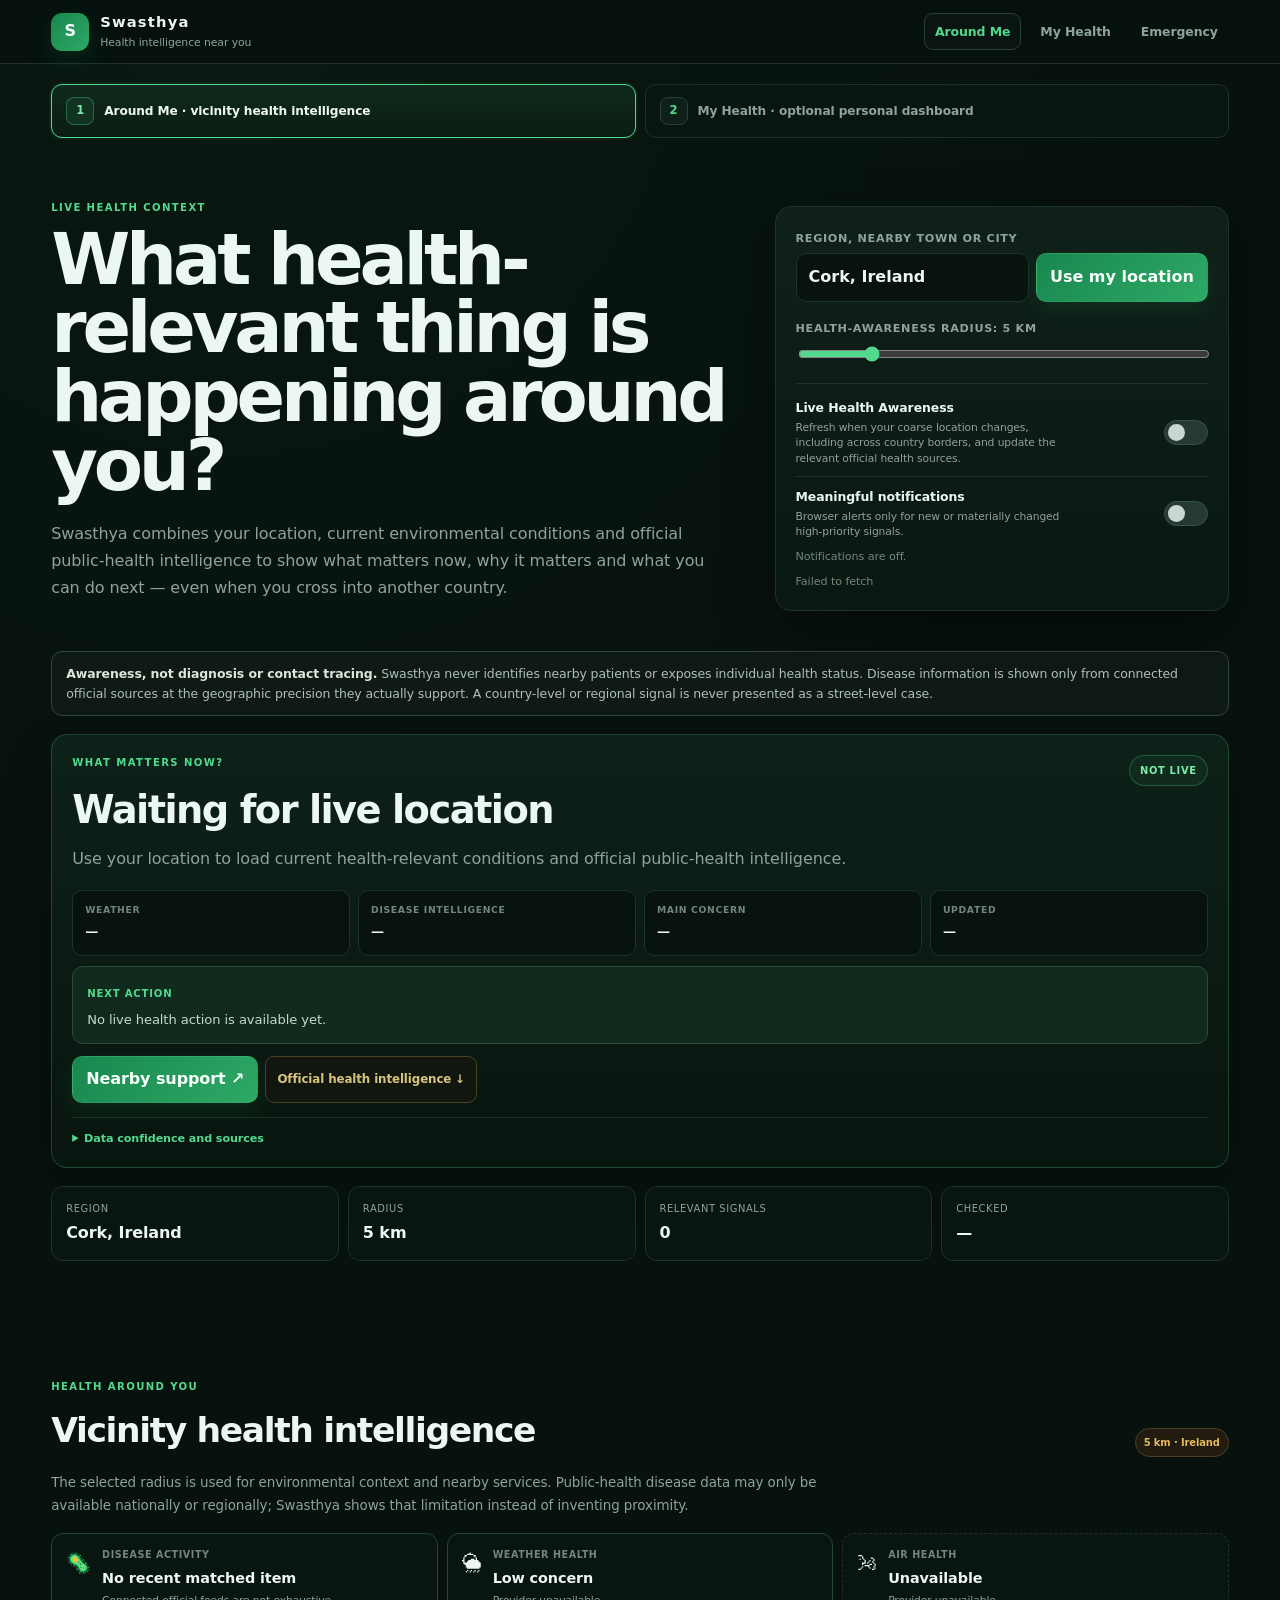
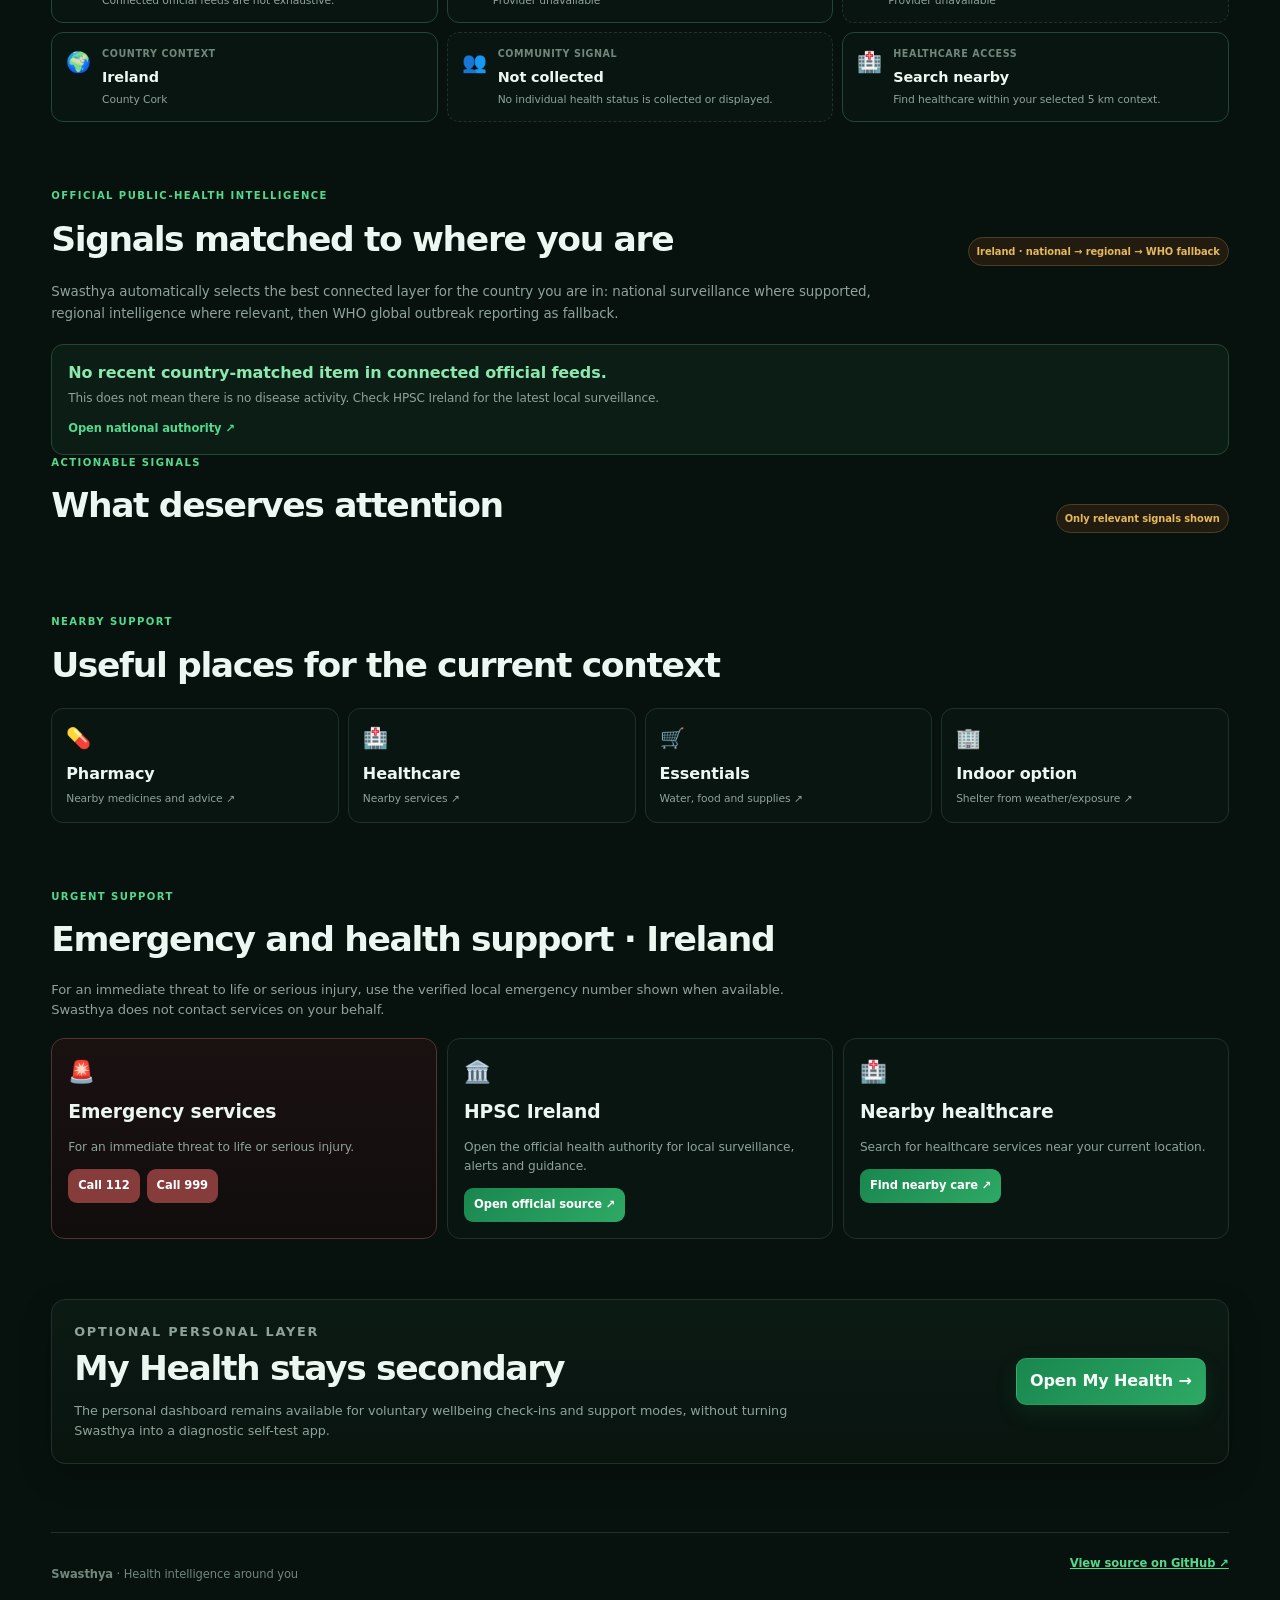
==== commit 8fb1cfbb: "Load public-health intelligence styles" ====
--- a/index.html
+++ b/index.html
@@ -7,6 +7,7 @@
   <title>Swasthya | Health Around Me</title>
   <link rel="stylesheet" href="styles.css">
   <link rel="stylesheet" href="page-layout.css">
+  <link rel="stylesheet" href="public-health.css">
 </head>
 <body>
   <header class="topbar">
--- a/public-health.css
+++ b/public-health.css
@@ -0,0 +1 @@
+.public-health-grid{display:grid;grid-template-columns:repeat(2,minmax(0,1fr));gap:10px;margin-top:18px}.public-health-card{background:linear-gradient(180deg,#0c1b15,#091510);border:1px solid var(--line);border-radius:13px;padding:16px;min-width:0}.public-health-top{display:flex;justify-content:space-between;align-items:center;gap:10px;margin-bottom:10px}.public-health-top span{font-size:.58rem;font-weight:850;letter-spacing:.08em;text-transform:uppercase;color:var(--green)}.public-health-top small{font-size:.62rem;color:var(--muted)}.public-health-card h3{margin:0 0 8px;font-size:1rem;line-height:1.25;letter-spacing:-.02em}.public-health-card p{margin:0;color:var(--muted);font-size:.74rem;line-height:1.55}.health-precision{margin-top:12px;padding:10px;border:1px solid var(--line);border-radius:9px;background:#08130f}.health-precision strong,.health-precision span{display:block}.health-precision strong{font-size:.55rem;text-transform:uppercase;letter-spacing:.08em;color:#71877c}.health-precision span{margin-top:4px;font-size:.68rem;color:#c5d7ce}.public-health-card .source-link{display:inline-flex;margin-top:12px;font-size:.7rem}.emergency-unverified{display:block;padding:9px 10px;border:1px dashed #5d4924;border-radius:9px;color:#e5b85c;font-size:.72rem;line-height:1.45}.all-clear .source-link{margin-top:8px;width:max-content}@media(max-width:760px){.public-health-grid{grid-template-columns:1fr}.public-health-card{padding:14px}.public-health-card h3{font-size:.92rem}}
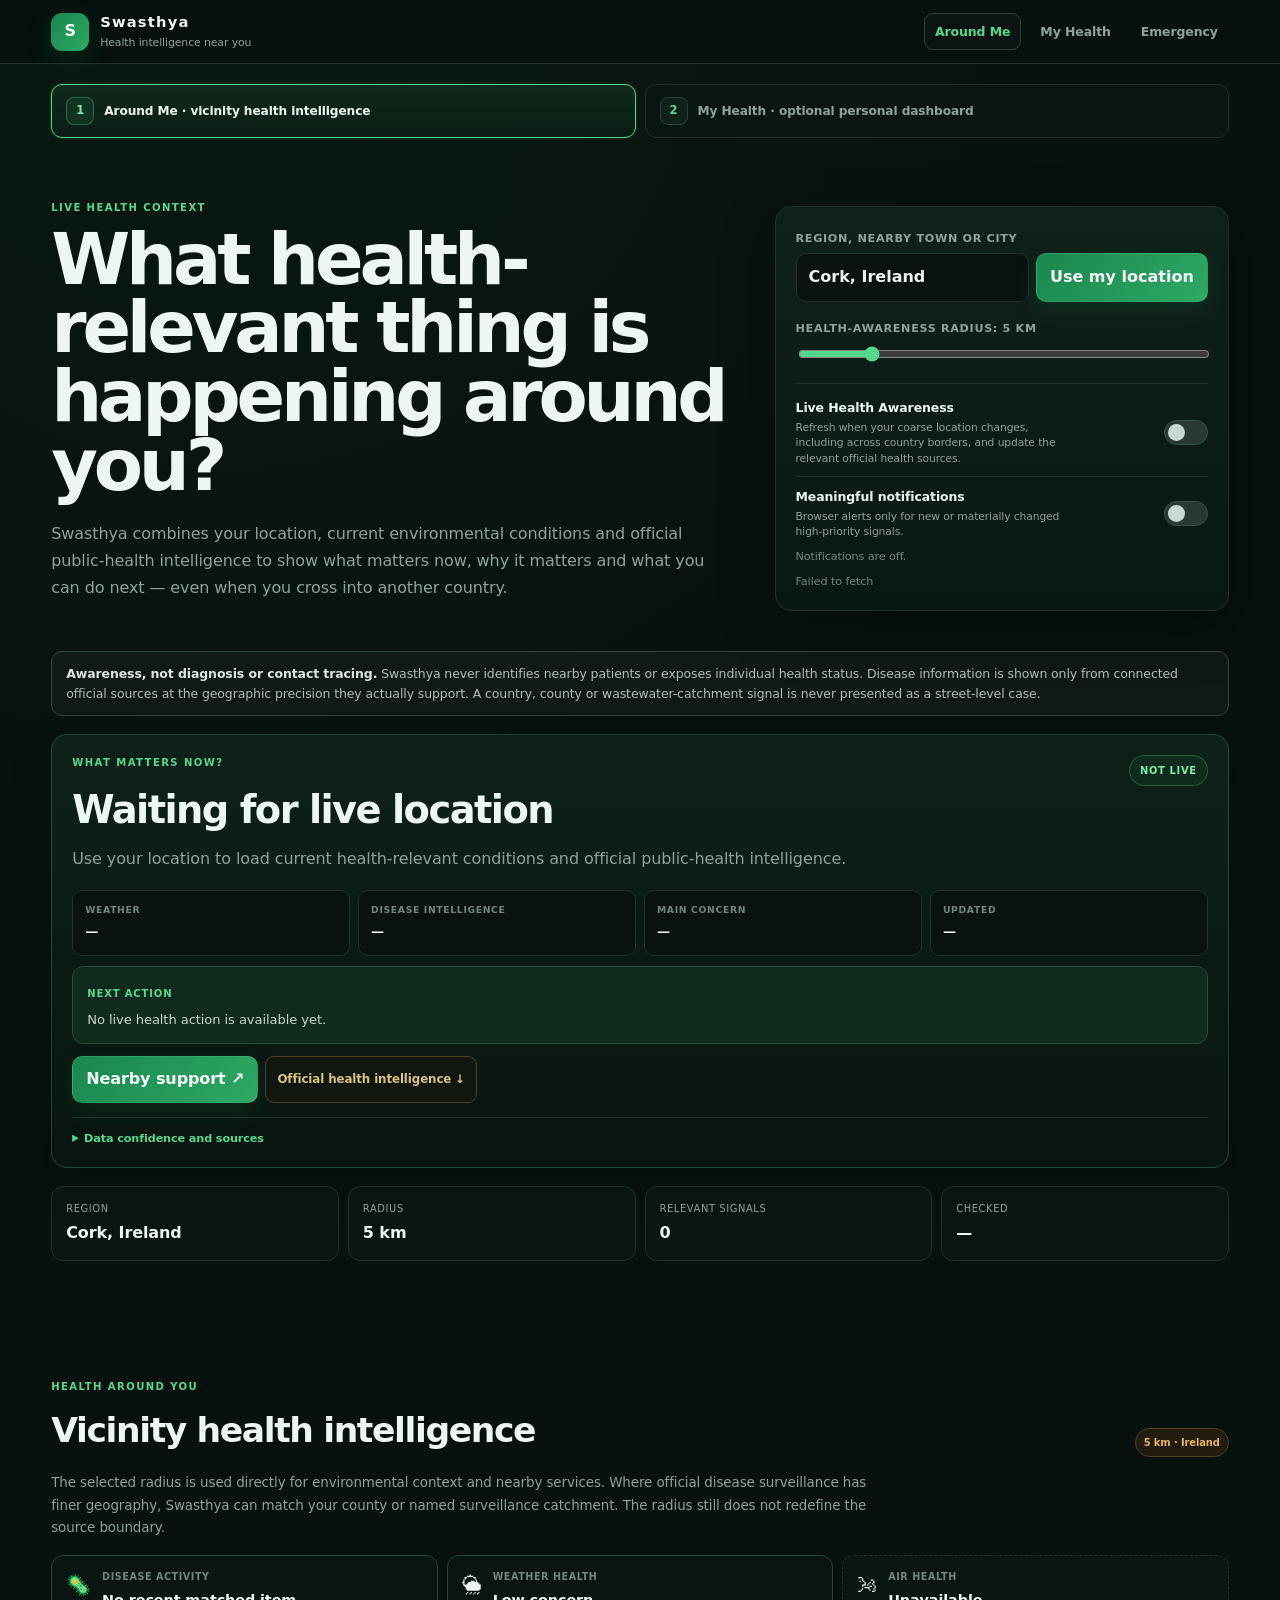
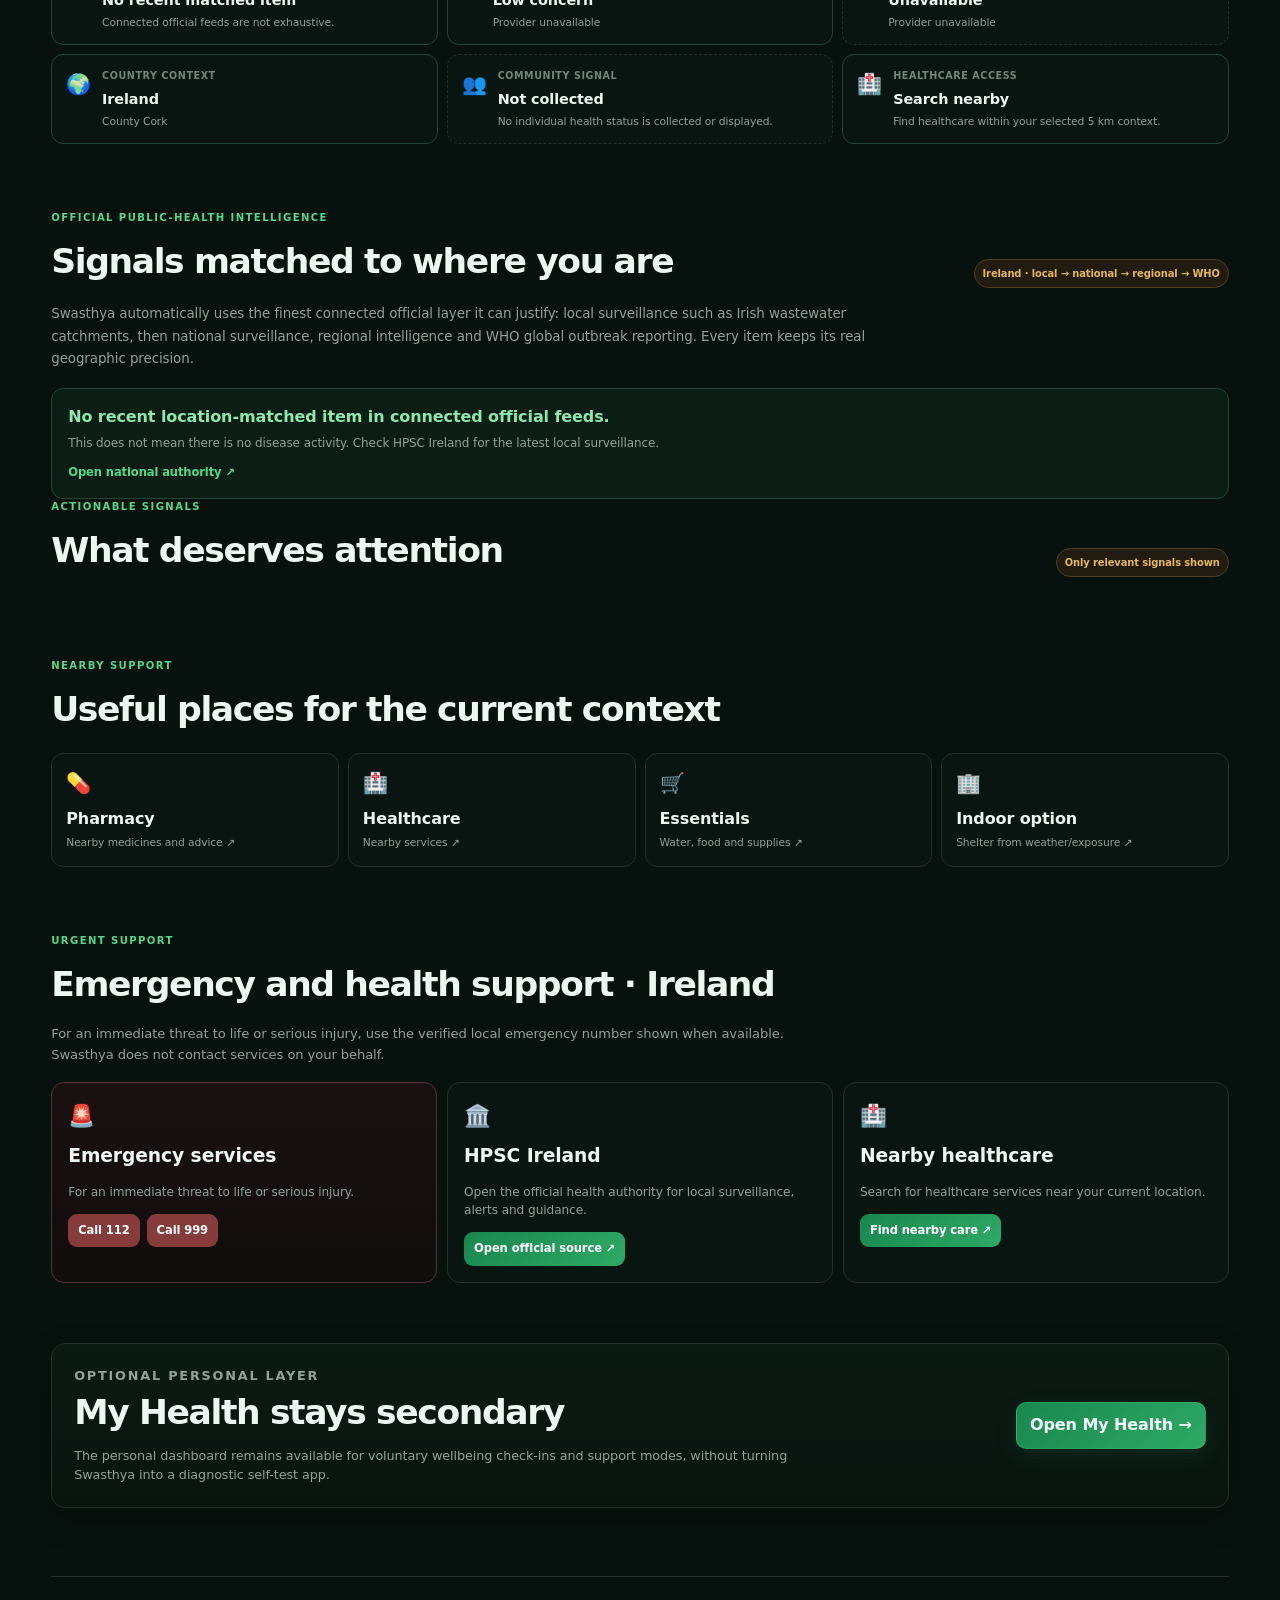
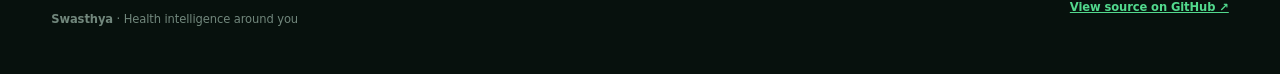
==== commit 505dfca9: "Explain catchment-level disease surveillance in Around Me" ====
--- a/index.html
+++ b/index.html
@@ -30,7 +30,7 @@
       </div>
     </section>
 
-    <section class="notice" role="note"><strong>Awareness, not diagnosis or contact tracing.</strong> Swasthya never identifies nearby patients or exposes individual health status. Disease information is shown only from connected official sources at the geographic precision they actually support. A country-level or regional signal is never presented as a street-level case.</section>
+    <section class="notice" role="note"><strong>Awareness, not diagnosis or contact tracing.</strong> Swasthya never identifies nearby patients or exposes individual health status. Disease information is shown only from connected official sources at the geographic precision they actually support. A country, county or wastewater-catchment signal is never presented as a street-level case.</section>
 
     <section class="live-context" aria-live="polite">
       <div class="context-head"><div><p class="eyebrow">WHAT MATTERS NOW?</p><h2 id="contextTitle">Waiting for live location</h2><p id="contextSummary">Use your location to load current health-relevant conditions and official public-health intelligence.</p></div><div class="context-badge" id="contextBadge">NOT LIVE</div></div>
@@ -42,9 +42,9 @@
 
     <section class="metrics" aria-label="Location awareness summary"><article><span>Region</span><strong id="areaMetric">Cork, Ireland</strong></article><article><span>Radius</span><strong id="radiusMetric">5 km</strong></article><article><span>Relevant signals</span><strong id="signalMetric">0</strong></article><article><span>Checked</span><strong id="checkedMetric">—</strong></article></section>
 
-    <section class="section-block health-around"><div class="section-heading"><div><p class="eyebrow">HEALTH AROUND YOU</p><h2>Vicinity health intelligence</h2></div><span id="proximityBadge" class="demo-badge">Waiting for location</span></div><p class="section-intro">The selected radius is used for environmental context and nearby services. Public-health disease data may only be available nationally or regionally; Swasthya shows that limitation instead of inventing proximity.</p><div id="vicinityGrid" class="vicinity-grid" aria-live="polite"></div></section>
+    <section class="section-block health-around"><div class="section-heading"><div><p class="eyebrow">HEALTH AROUND YOU</p><h2>Vicinity health intelligence</h2></div><span id="proximityBadge" class="demo-badge">Waiting for location</span></div><p class="section-intro">The selected radius is used directly for environmental context and nearby services. Where official disease surveillance has finer geography, Swasthya can match your county or named surveillance catchment. The radius still does not redefine the source boundary.</p><div id="vicinityGrid" class="vicinity-grid" aria-live="polite"></div></section>
 
-    <section id="official-health" class="section-block"><div class="section-heading"><div><p class="eyebrow">OFFICIAL PUBLIC-HEALTH INTELLIGENCE</p><h2>Signals matched to where you are</h2></div><span id="publicHealthMeta" class="demo-badge">Resolving country…</span></div><p class="section-intro">Swasthya automatically selects the best connected layer for the country you are in: national surveillance where supported, regional intelligence where relevant, then WHO global outbreak reporting as fallback.</p><div id="publicHealthGrid" class="public-health-grid" aria-live="polite"></div></section>
+    <section id="official-health" class="section-block"><div class="section-heading"><div><p class="eyebrow">OFFICIAL PUBLIC-HEALTH INTELLIGENCE</p><h2>Signals matched to where you are</h2></div><span id="publicHealthMeta" class="demo-badge">Resolving country…</span></div><p class="section-intro">Swasthya automatically uses the finest connected official layer it can justify: local surveillance such as Irish wastewater catchments, then national surveillance, regional intelligence and WHO global outbreak reporting. Every item keeps its real geographic precision.</p><div id="publicHealthGrid" class="public-health-grid" aria-live="polite"></div></section>
 
     <section id="alerts" class="section-heading"><div><p class="eyebrow">ACTIONABLE SIGNALS</p><h2>What deserves attention</h2></div><span class="demo-badge">Only relevant signals shown</span></section>
     <section id="alertGrid" class="alert-grid" aria-live="polite"></section>
@@ -59,4 +59,4 @@
   <footer><p><strong>Swasthya</strong> · Health intelligence around you</p><a href="https://github.com/Utpal-Mishra/Swasthya" target="_blank" rel="noopener">View source on GitHub ↗</a></footer>
   <script src="app.js"></script>
 </body>
-</html>
+</html>
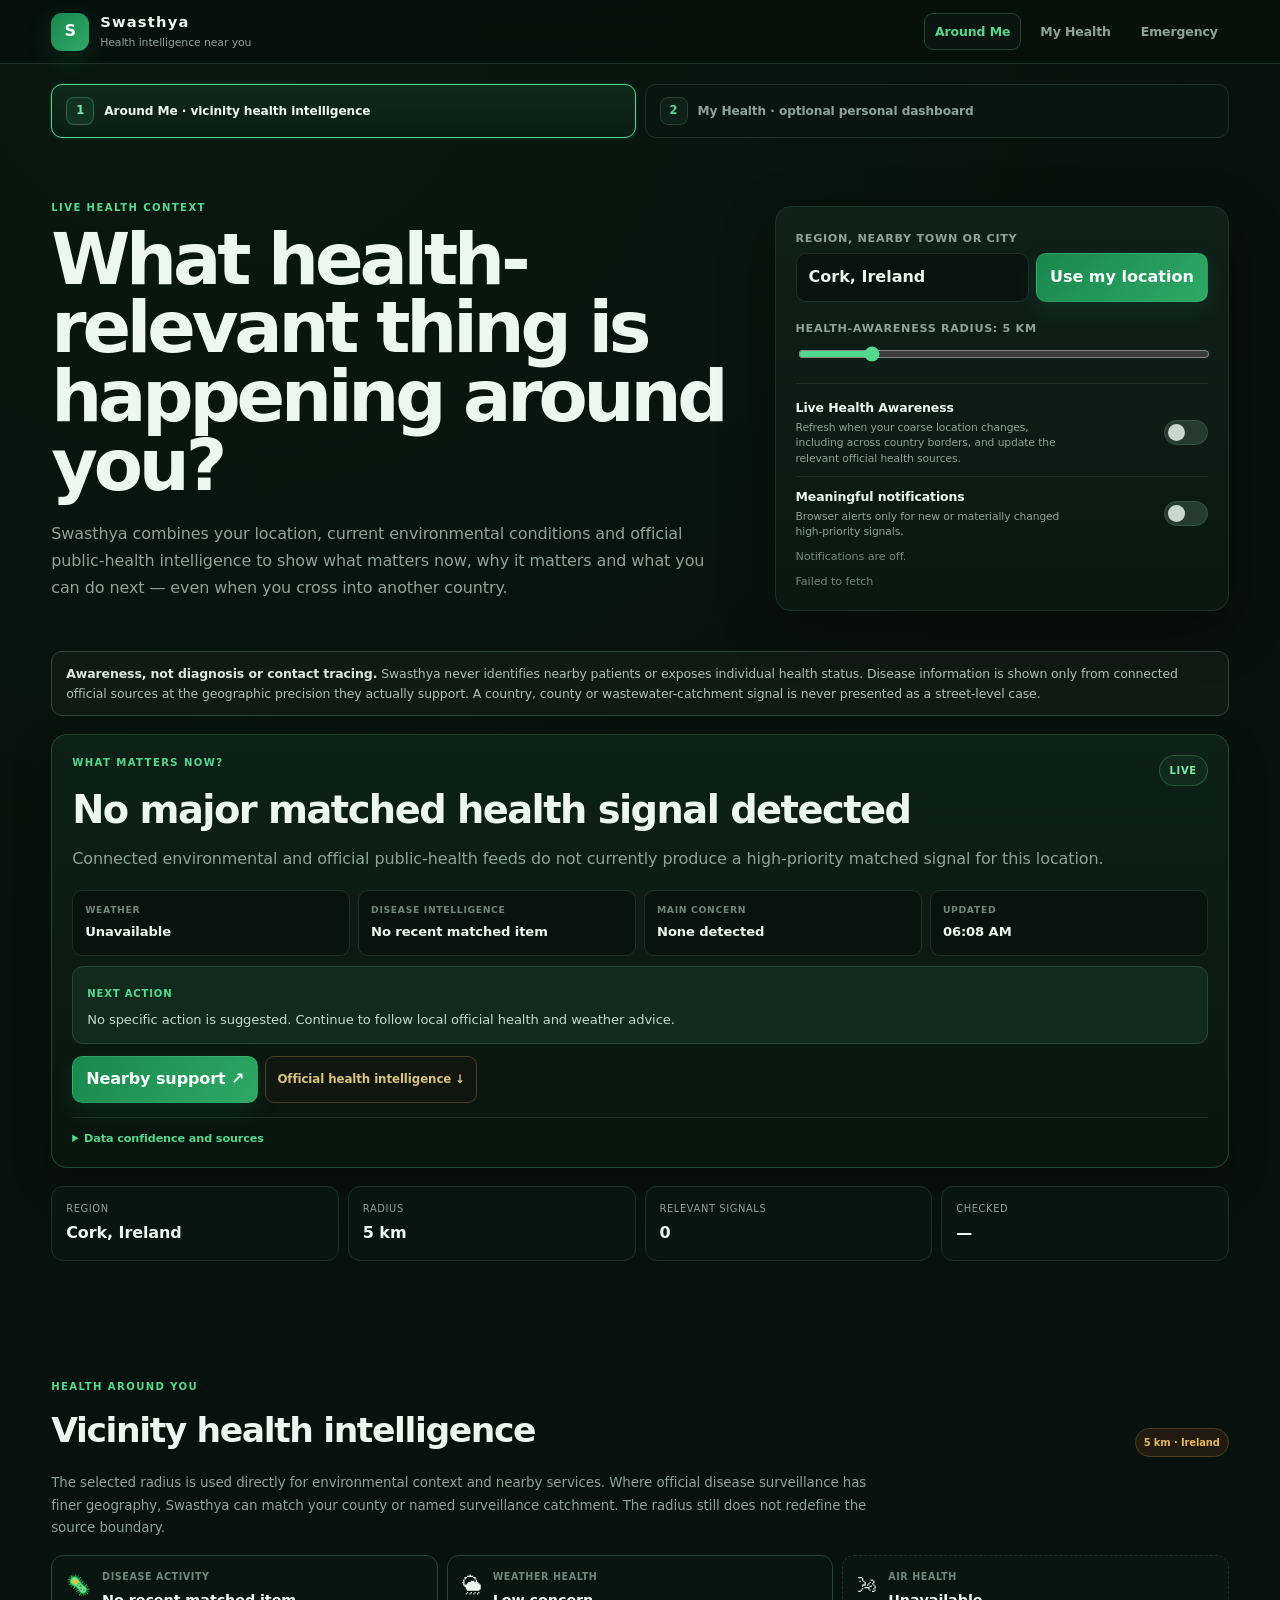
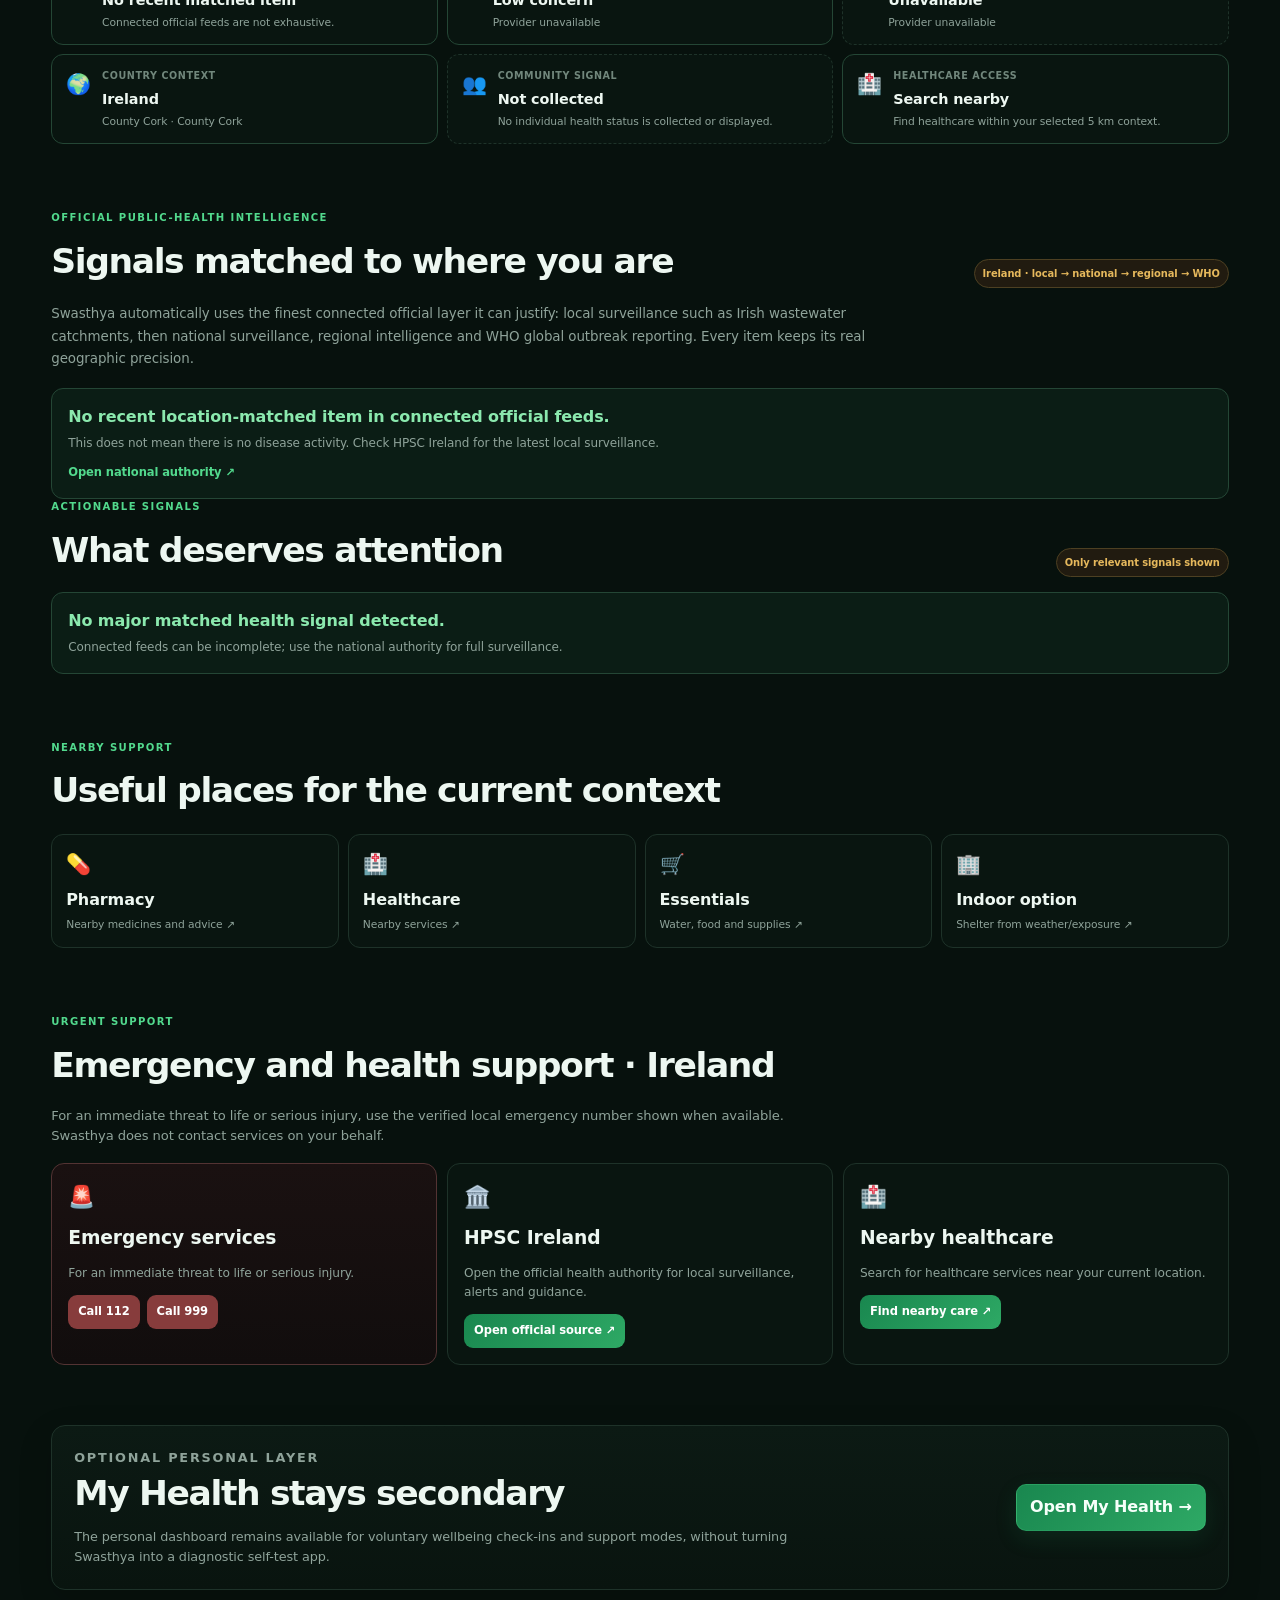
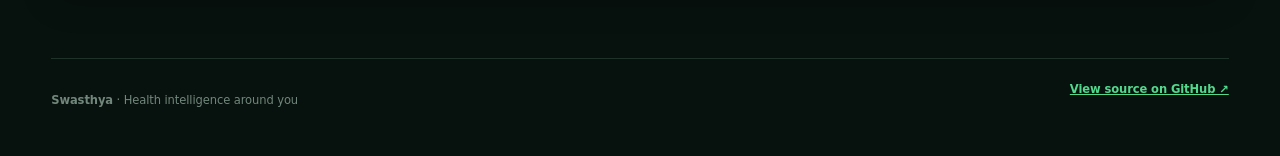
==== commit 918f20b0: "Load finer proximity-health intelligence layer" ====
--- a/index.html
+++ b/index.html
@@ -58,5 +58,6 @@
 
   <footer><p><strong>Swasthya</strong> · Health intelligence around you</p><a href="https://github.com/Utpal-Mishra/Swasthya" target="_blank" rel="noopener">View source on GitHub ↗</a></footer>
   <script src="app.js"></script>
+  <script src="proximity-health.js"></script>
 </body>
 </html>
--- a/public-health.css
+++ b/public-health.css
@@ -1 +1 @@
-.public-health-grid{display:grid;grid-template-columns:repeat(2,minmax(0,1fr));gap:10px;margin-top:18px}.public-health-card{background:linear-gradient(180deg,#0c1b15,#091510);border:1px solid var(--line);border-radius:13px;padding:16px;min-width:0}.public-health-top{display:flex;justify-content:space-between;align-items:center;gap:10px;margin-bottom:10px}.public-health-top span{font-size:.58rem;font-weight:850;letter-spacing:.08em;text-transform:uppercase;color:var(--green)}.public-health-top small{font-size:.62rem;color:var(--muted)}.public-health-card h3{margin:0 0 8px;font-size:1rem;line-height:1.25;letter-spacing:-.02em}.public-health-card p{margin:0;color:var(--muted);font-size:.74rem;line-height:1.55}.health-precision{margin-top:12px;padding:10px;border:1px solid var(--line);border-radius:9px;background:#08130f}.health-precision strong,.health-precision span{display:block}.health-precision strong{font-size:.55rem;text-transform:uppercase;letter-spacing:.08em;color:#71877c}.health-precision span{margin-top:4px;font-size:.68rem;color:#c5d7ce}.public-health-card .source-link{display:inline-flex;margin-top:12px;font-size:.7rem}.emergency-unverified{display:block;padding:9px 10px;border:1px dashed #5d4924;border-radius:9px;color:#e5b85c;font-size:.72rem;line-height:1.45}.all-clear .source-link{margin-top:8px;width:max-content}@media(max-width:760px){.public-health-grid{grid-template-columns:1fr}.public-health-card{padding:14px}.public-health-card h3{font-size:.92rem}}
+.public-health-grid{display:grid;grid-template-columns:repeat(2,minmax(0,1fr));gap:10px;margin-top:18px}.public-health-card{background:linear-gradient(180deg,#0c1b15,#091510);border:1px solid var(--line);border-radius:13px;padding:16px;min-width:0}.local-health-card{border-color:#2b6848;background:linear-gradient(180deg,#10271c,#0a1812);box-shadow:0 0 0 1px rgba(82,217,141,.05)}.public-health-top{display:flex;justify-content:space-between;align-items:center;gap:10px;margin-bottom:10px}.public-health-top span{font-size:.58rem;font-weight:850;letter-spacing:.08em;text-transform:uppercase;color:var(--green)}.public-health-top small{font-size:.62rem;color:var(--muted)}.public-health-card h3{margin:0 0 8px;font-size:1rem;line-height:1.25;letter-spacing:-.02em}.public-health-card p{margin:0;color:var(--muted);font-size:.74rem;line-height:1.55}.health-precision{margin-top:12px;padding:10px;border:1px solid var(--line);border-radius:9px;background:#08130f}.local-health-card .health-precision:first-of-type{border-color:#28533d;background:#0b1c14}.health-precision strong,.health-precision span{display:block}.health-precision strong{font-size:.55rem;text-transform:uppercase;letter-spacing:.08em;color:#71877c}.health-precision span{margin-top:4px;font-size:.68rem;color:#c5d7ce}.public-health-card .source-link{display:inline-flex;margin-top:12px;font-size:.7rem}.emergency-unverified{display:block;padding:9px 10px;border:1px dashed #5d4924;border-radius:9px;color:#e5b85c;font-size:.72rem;line-height:1.45}.all-clear .source-link{margin-top:8px;width:max-content}@media(max-width:760px){.public-health-grid{grid-template-columns:1fr}.public-health-card{padding:14px}.public-health-card h3{font-size:.92rem}}
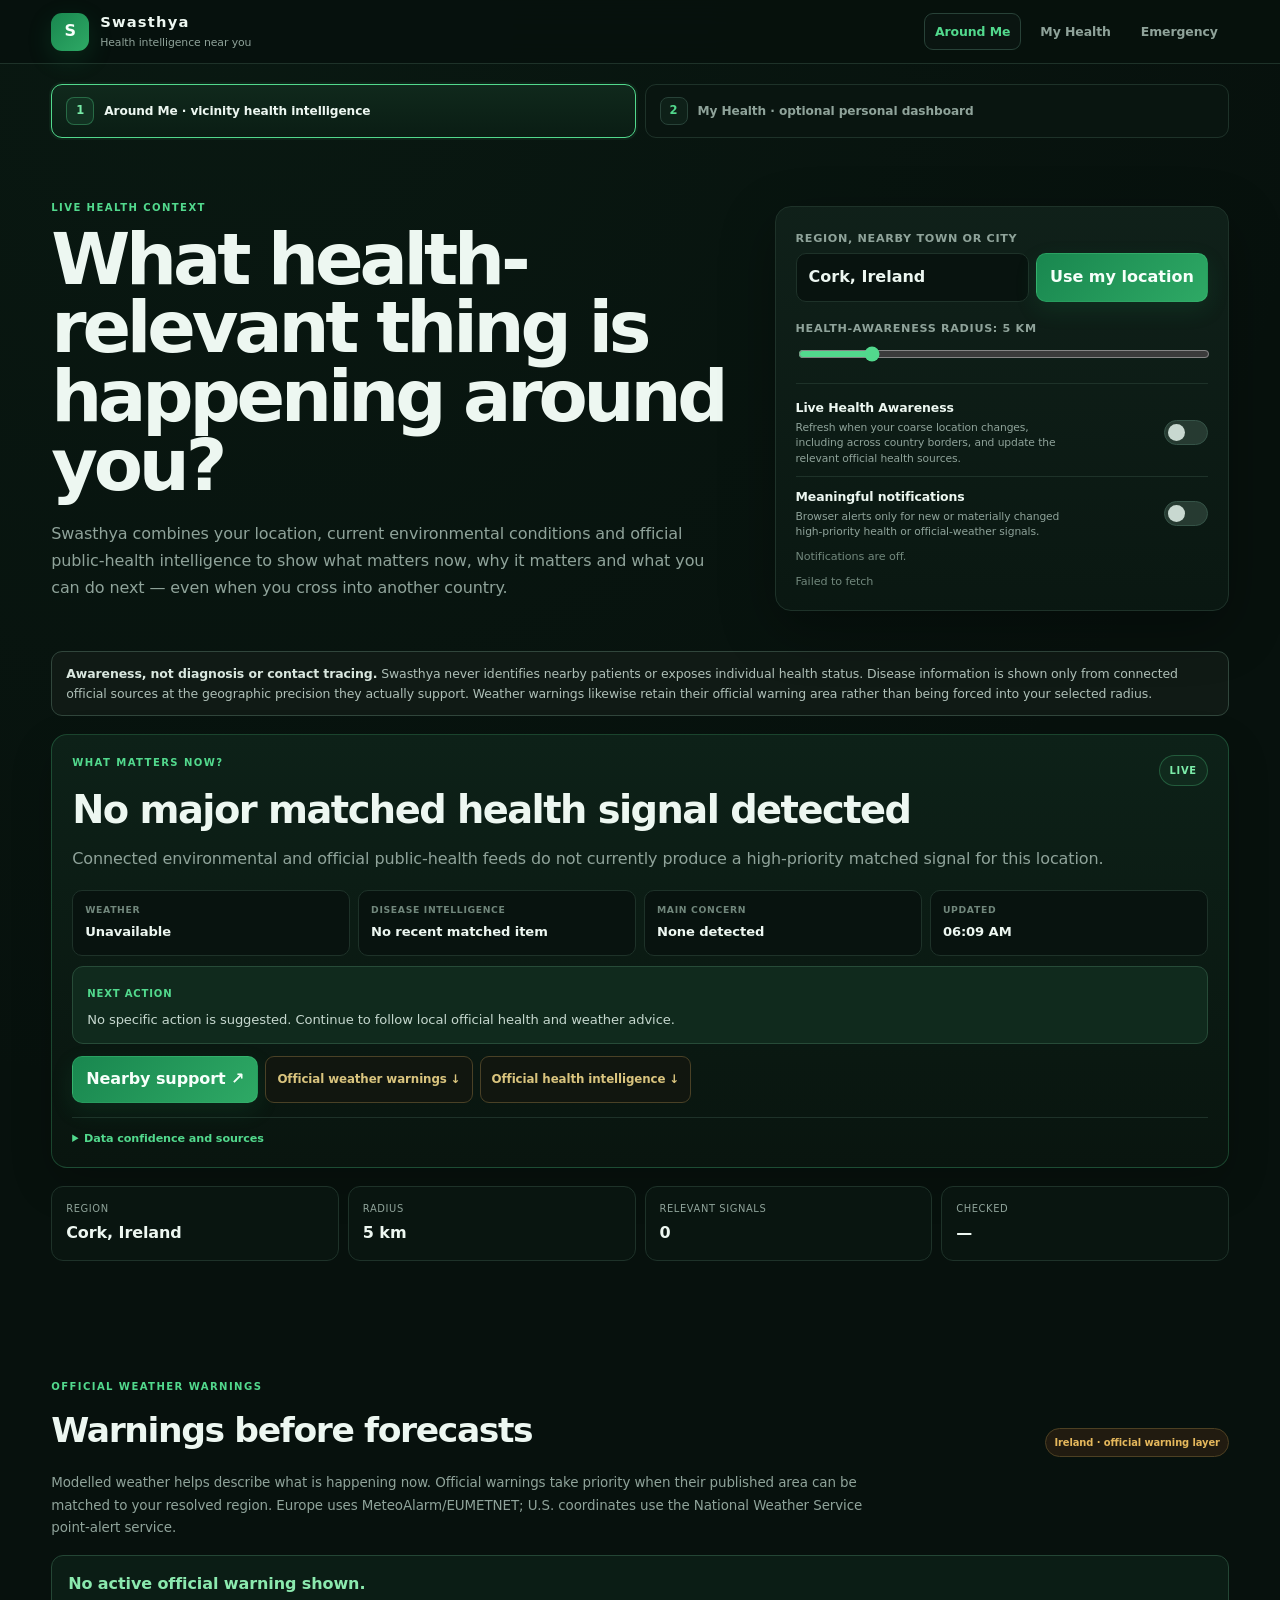
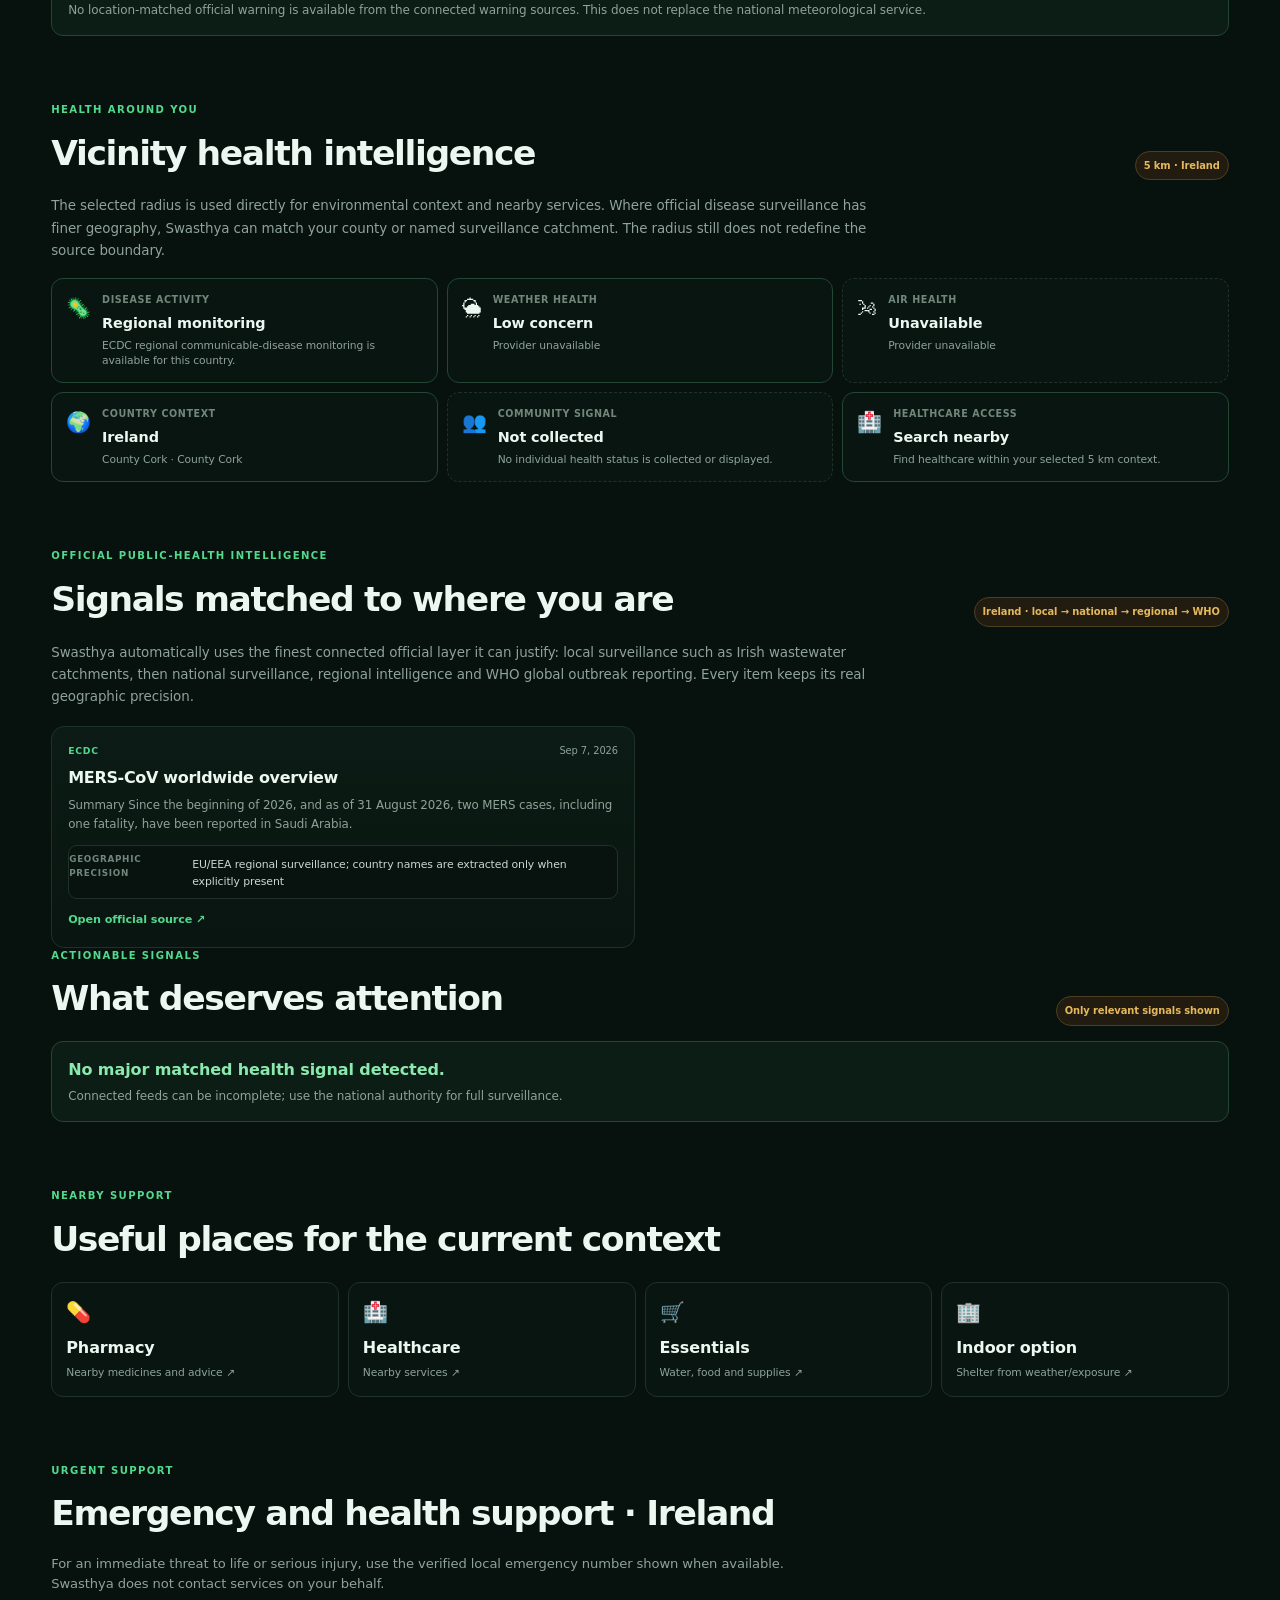
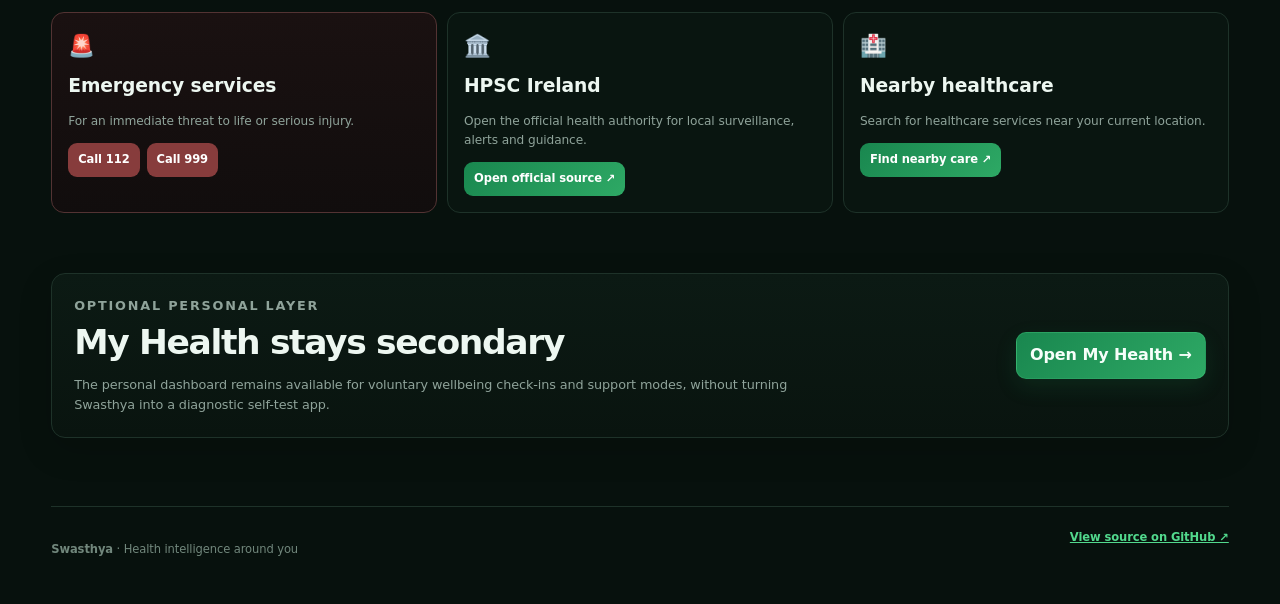
==== commit c44973a9: "Add official weather warning section" ====
--- a/index.html
+++ b/index.html
@@ -8,6 +8,7 @@
   <link rel="stylesheet" href="styles.css">
   <link rel="stylesheet" href="page-layout.css">
   <link rel="stylesheet" href="public-health.css">
+  <link rel="stylesheet" href="weather-alerts.css">
 </head>
 <body>
   <header class="topbar">
@@ -25,22 +26,24 @@
         <div class="input-row"><input id="location" value="Cork, Ireland" aria-label="Region, nearby town or city"><button id="locateButton" type="button">Use my location</button></div>
         <label for="radius">Health-awareness radius: <strong><span id="radiusValue">5</span> km</strong></label><input id="radius" type="range" min="1" max="25" value="5">
         <div class="notification-row"><div><strong>Live Health Awareness</strong><small>Refresh when your coarse location changes, including across country borders, and update the relevant official health sources.</small></div><label class="switch" aria-label="Enable live health awareness"><input id="liveToggle" type="checkbox"><span class="slider"></span></label></div>
-        <div class="notification-row compact-row"><div><strong>Meaningful notifications</strong><small>Browser alerts only for new or materially changed high-priority signals.</small></div><label class="switch" aria-label="Enable notifications"><input id="notificationToggle" type="checkbox"><span class="slider"></span></label></div>
+        <div class="notification-row compact-row"><div><strong>Meaningful notifications</strong><small>Browser alerts only for new or materially changed high-priority health or official-weather signals.</small></div><label class="switch" aria-label="Enable notifications"><input id="notificationToggle" type="checkbox"><span class="slider"></span></label></div>
         <p id="notificationStatus" class="privacy-note">Notifications are off.</p><p id="locationStatus" class="privacy-note">Location is optional. When enabled, coordinates are sent to selected data providers for weather, air and country lookup; Swasthya does not store them on this static site.</p>
       </div>
     </section>
 
-    <section class="notice" role="note"><strong>Awareness, not diagnosis or contact tracing.</strong> Swasthya never identifies nearby patients or exposes individual health status. Disease information is shown only from connected official sources at the geographic precision they actually support. A country, county or wastewater-catchment signal is never presented as a street-level case.</section>
+    <section class="notice" role="note"><strong>Awareness, not diagnosis or contact tracing.</strong> Swasthya never identifies nearby patients or exposes individual health status. Disease information is shown only from connected official sources at the geographic precision they actually support. Weather warnings likewise retain their official warning area rather than being forced into your selected radius.</section>
 
     <section class="live-context" aria-live="polite">
-      <div class="context-head"><div><p class="eyebrow">WHAT MATTERS NOW?</p><h2 id="contextTitle">Waiting for live location</h2><p id="contextSummary">Use your location to load current health-relevant conditions and official public-health intelligence.</p></div><div class="context-badge" id="contextBadge">NOT LIVE</div></div>
+      <div class="context-head"><div><p class="eyebrow">WHAT MATTERS NOW?</p><h2 id="contextTitle">Waiting for live location</h2><p id="contextSummary">Use your location to load current health-relevant conditions, official weather warnings and public-health intelligence.</p></div><div class="context-badge" id="contextBadge">NOT LIVE</div></div>
       <div class="context-facts" id="contextFacts"><div><span>Weather</span><strong>—</strong></div><div><span>Disease intelligence</span><strong>—</strong></div><div><span>Main concern</span><strong>—</strong></div><div><span>Updated</span><strong>—</strong></div></div>
       <div class="context-action" id="contextAction"><strong>Next action</strong><p>No live health action is available yet.</p></div>
-      <div class="context-links"><a id="supportLink" class="button-link" href="https://www.google.com/maps/search/pharmacy+near+Cork+Ireland" target="_blank" rel="noopener">Nearby support ↗</a><a class="secondary-link" href="#official-health">Official health intelligence ↓</a></div>
+      <div class="context-links"><a id="supportLink" class="button-link" href="https://www.google.com/maps/search/pharmacy+near+Cork+Ireland" target="_blank" rel="noopener">Nearby support ↗</a><a class="secondary-link" href="#official-weather">Official weather warnings ↓</a><a class="secondary-link" href="#official-health">Official health intelligence ↓</a></div>
       <details class="context-details"><summary>Data confidence and sources</summary><div id="contextProvenance" class="provenance-grid"><div><span>Location</span><strong>Not resolved</strong></div><div><span>Weather</span><strong>Not loaded</strong></div><div><span>Public health</span><strong>Official feed cache loading</strong></div></div></details>
     </section>
 
     <section class="metrics" aria-label="Location awareness summary"><article><span>Region</span><strong id="areaMetric">Cork, Ireland</strong></article><article><span>Radius</span><strong id="radiusMetric">5 km</strong></article><article><span>Relevant signals</span><strong id="signalMetric">0</strong></article><article><span>Checked</span><strong id="checkedMetric">—</strong></article></section>
+
+    <section id="official-weather" class="section-block"><div class="section-heading"><div><p class="eyebrow">OFFICIAL WEATHER WARNINGS</p><h2>Warnings before forecasts</h2></div><span id="weatherWarningMeta" class="demo-badge">Resolving country…</span></div><p class="section-intro">Modelled weather helps describe what is happening now. Official warnings take priority when their published area can be matched to your resolved region. Europe uses MeteoAlarm/EUMETNET; U.S. coordinates use the National Weather Service point-alert service.</p><div id="weatherWarningGrid" class="weather-warning-grid" aria-live="polite"></div></section>
 
     <section class="section-block health-around"><div class="section-heading"><div><p class="eyebrow">HEALTH AROUND YOU</p><h2>Vicinity health intelligence</h2></div><span id="proximityBadge" class="demo-badge">Waiting for location</span></div><p class="section-intro">The selected radius is used directly for environmental context and nearby services. Where official disease surveillance has finer geography, Swasthya can match your county or named surveillance catchment. The radius still does not redefine the source boundary.</p><div id="vicinityGrid" class="vicinity-grid" aria-live="polite"></div></section>
 
@@ -59,5 +62,6 @@
   <footer><p><strong>Swasthya</strong> · Health intelligence around you</p><a href="https://github.com/Utpal-Mishra/Swasthya" target="_blank" rel="noopener">View source on GitHub ↗</a></footer>
   <script src="app.js"></script>
   <script src="proximity-health.js"></script>
+  <script src="weather-alerts.js"></script>
 </body>
 </html>
--- a/weather-alerts.css
+++ b/weather-alerts.css
@@ -0,0 +1 @@
+.weather-warning-grid{display:grid;grid-template-columns:repeat(2,minmax(0,1fr));gap:10px;margin-top:16px}.weather-warning-card{background:#091510;border:1px solid var(--line);border-radius:13px;padding:16px;display:flex;flex-direction:column}.weather-warning-card.warning-moderate{border-color:#665221}.weather-warning-card.warning-severe{border-color:#8a5422;box-shadow:0 0 0 1px rgba(229,184,92,.05)}.weather-warning-card.warning-extreme{border-color:#7e3439;box-shadow:0 0 0 1px rgba(255,125,125,.07)}.weather-warning-top{display:flex;justify-content:space-between;gap:10px;align-items:center}.weather-warning-top span{font-size:.6rem;text-transform:uppercase;letter-spacing:.07em;color:var(--green);font-weight:800}.weather-warning-top small{font-size:.56rem;color:var(--muted);font-weight:850}.weather-warning-card h3{font-size:1.05rem;margin:11px 0 7px}.weather-warning-card>p{color:var(--muted);font-size:.74rem;line-height:1.52}.warning-match,.health-precision{display:grid;grid-template-columns:115px 1fr;gap:8px;padding:7px 0;border-top:1px solid var(--line);font-size:.66rem}.warning-match strong,.health-precision strong{color:#71877c}.warning-match span,.health-precision span{color:#c9d8d0}.weather-warning-card .action{background:#0d2118;border:1px solid #274b38;border-radius:9px;padding:10px;color:#c5d7ce}.weather-warning-card.warning-severe .action,.weather-warning-card.warning-extreme .action{background:#201910;border-color:#55401e}@media(max-width:700px){.weather-warning-grid{grid-template-columns:1fr}.warning-match,.health-precision{grid-template-columns:100px 1fr}}
